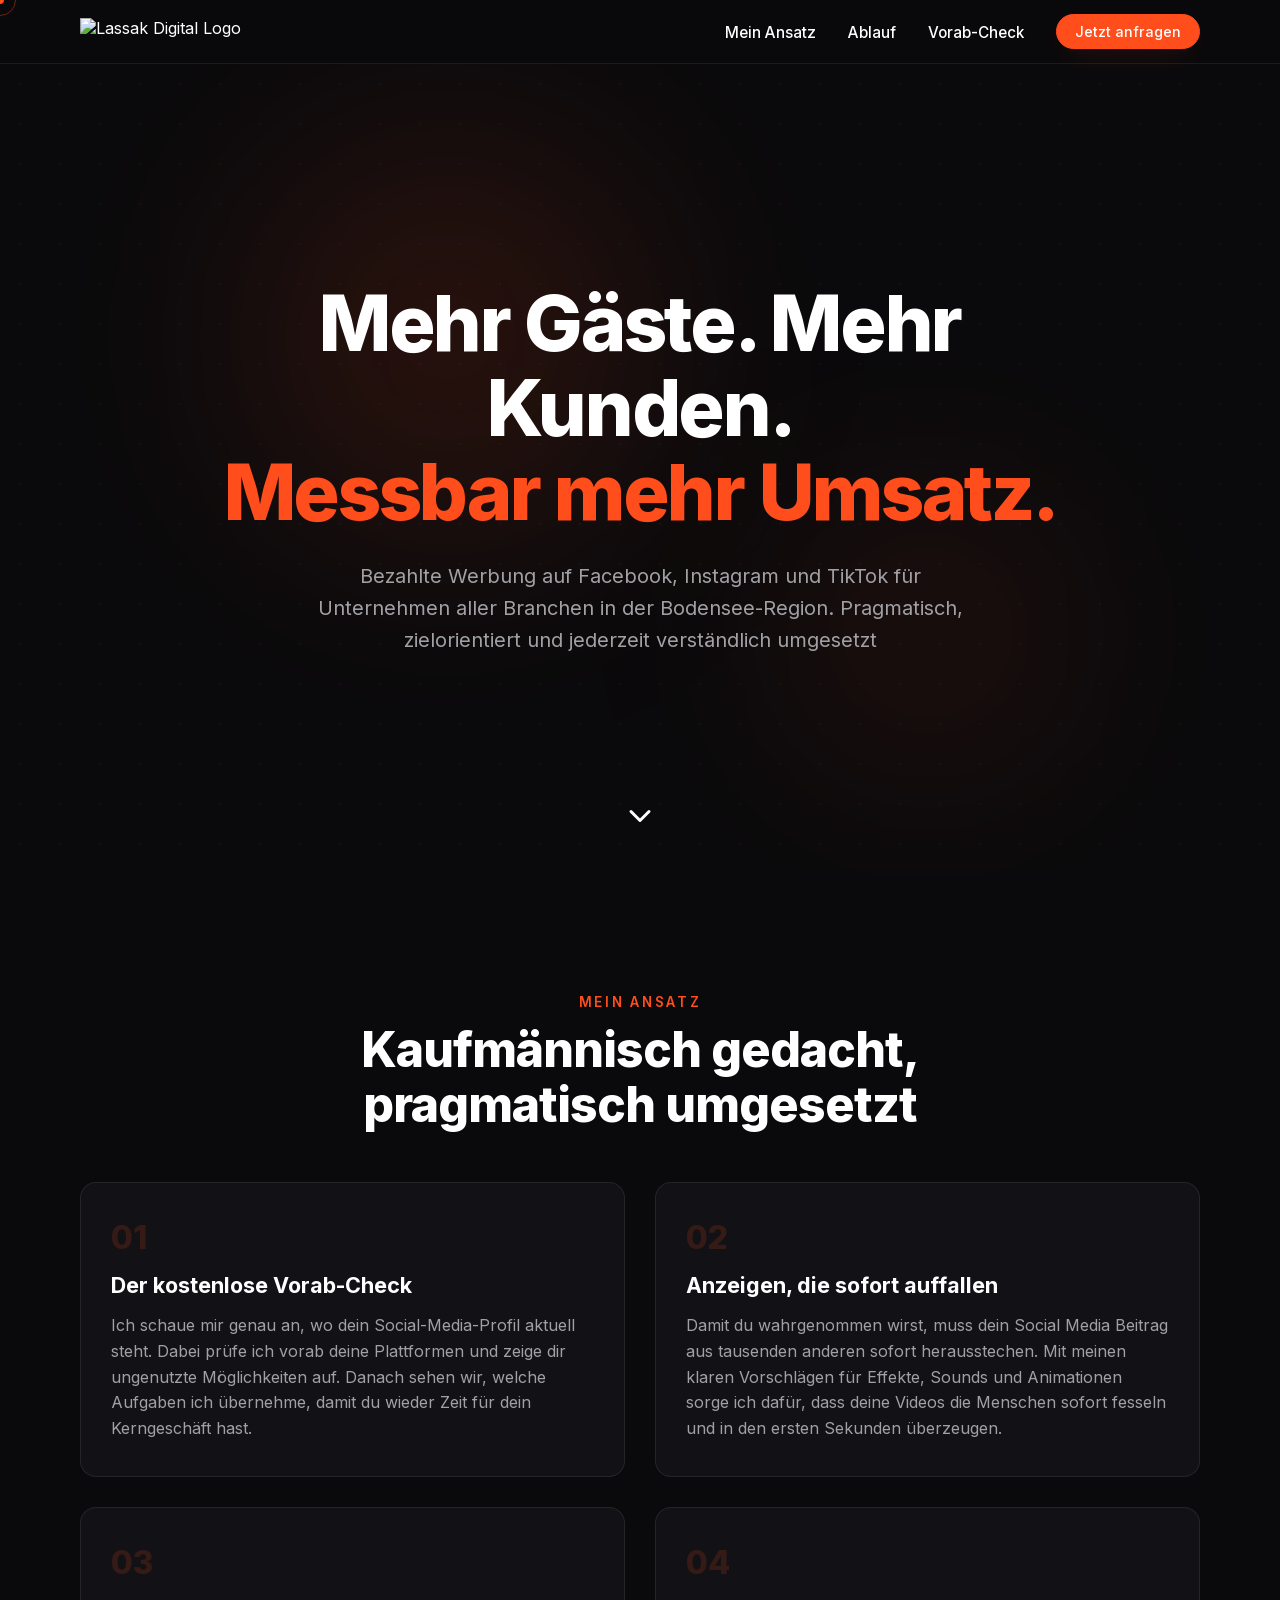
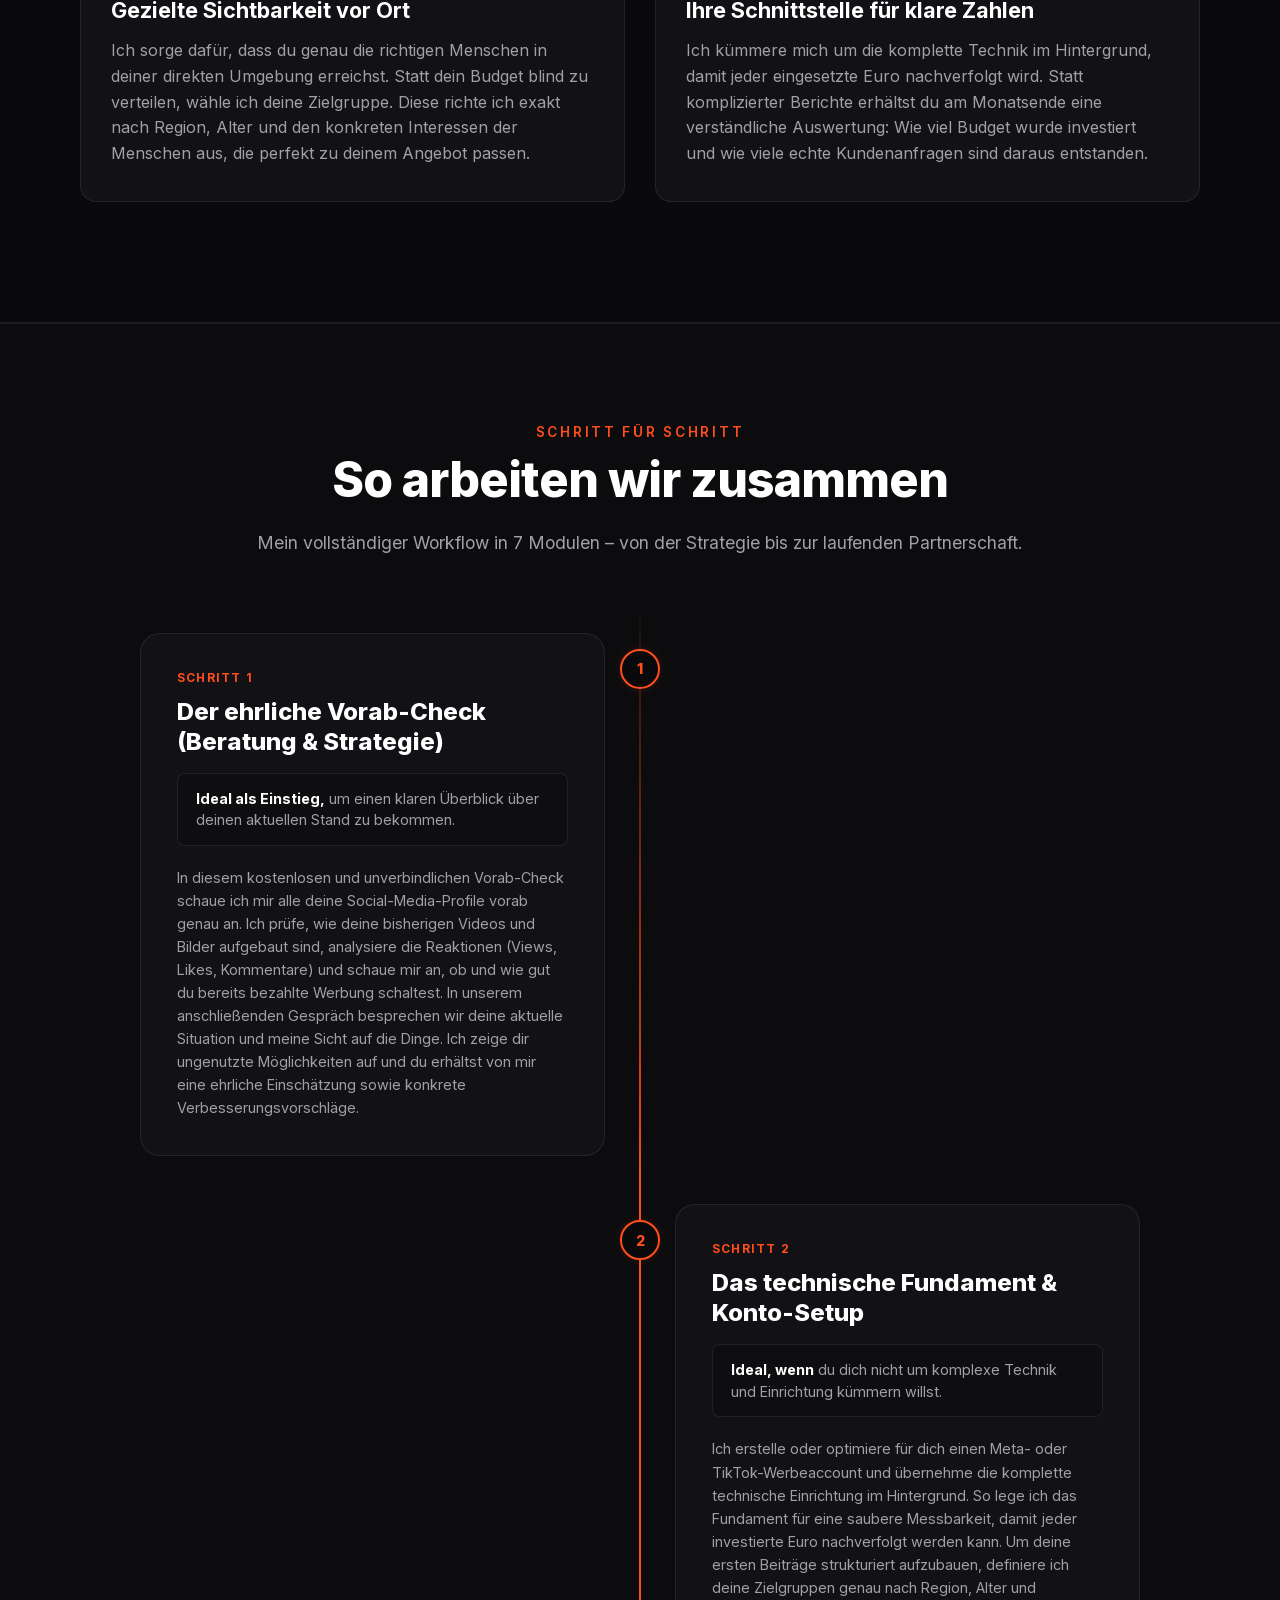
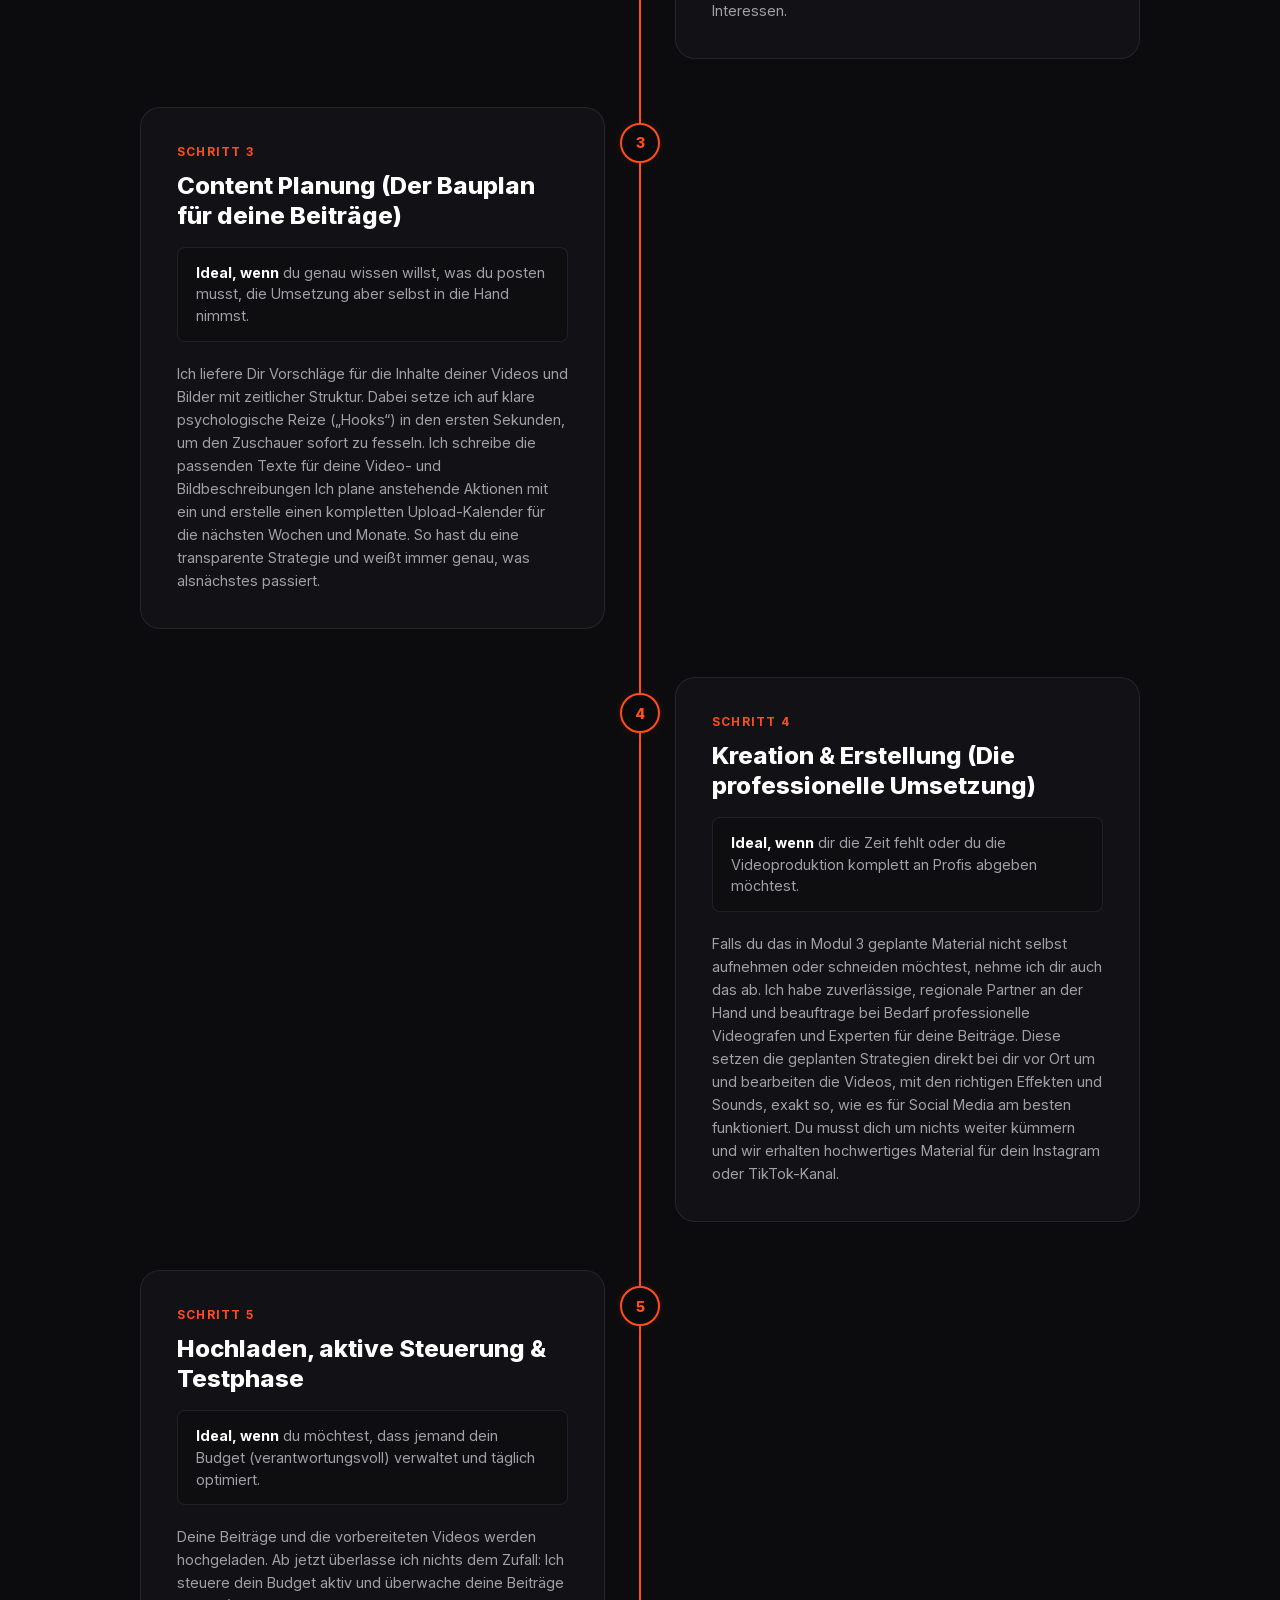
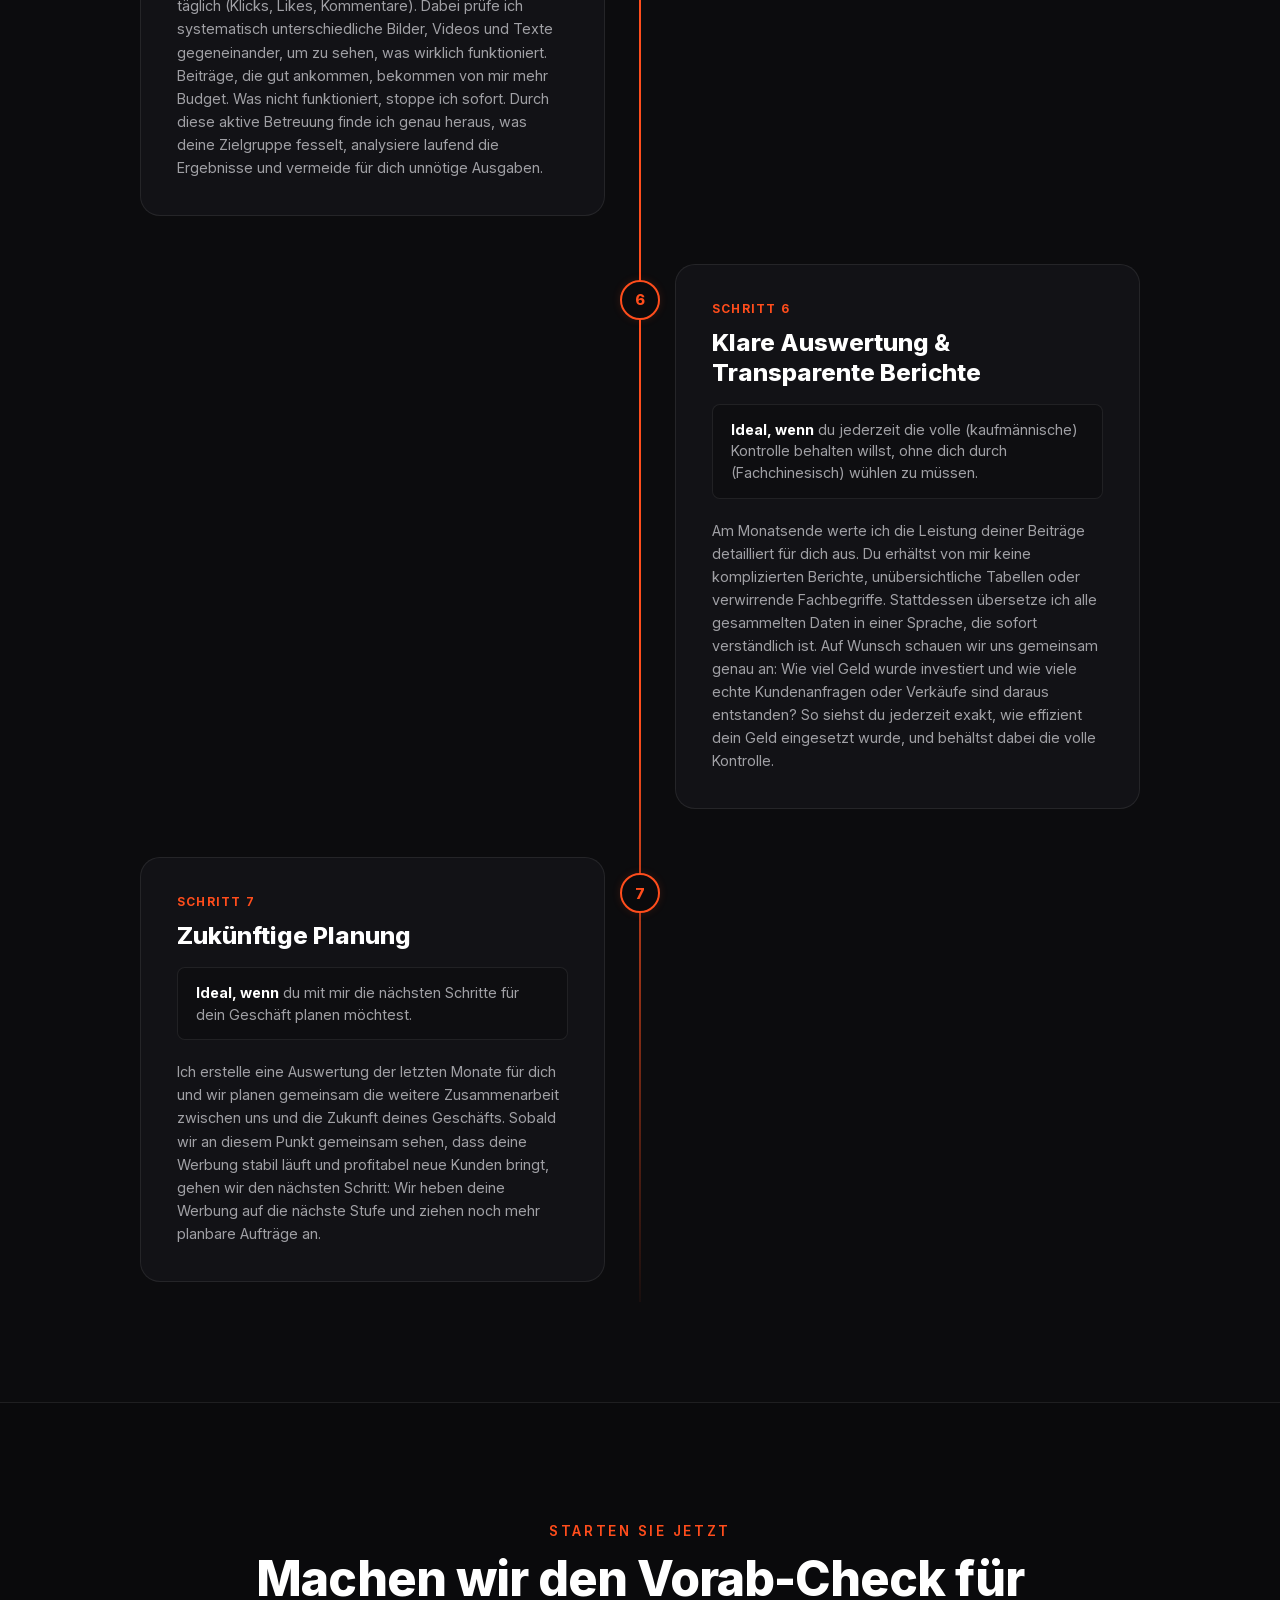
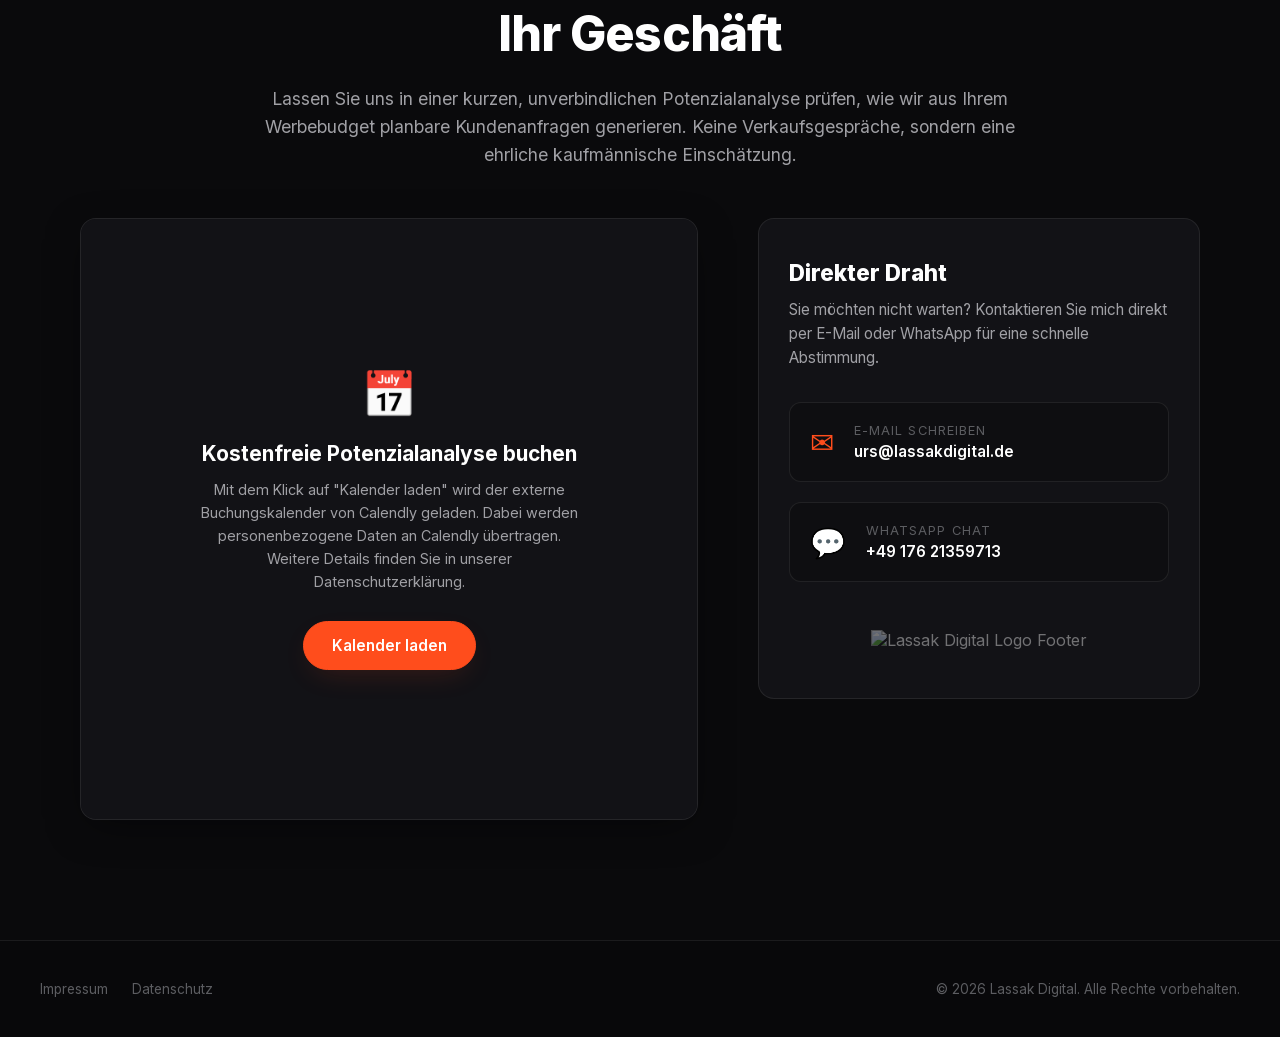
==== index.html @ e673a4f4 "feat(seo): Metadaten, JSON-LD strukturierte Daten, robots.txt und sitemap.xml hinzugefügt" ====
<!DOCTYPE html>
<html lang="de">

<head>
  <meta charset="UTF-8">
  <meta name="viewport" content="width=device-width, initial-scale=1.0">
  <title>Urs Lassak — Messbare Neukundengewinnung für Unternehmen in der Bodensee-Region</title>
  <meta name="description" content="Urs Lassak (Lassak Digital): Professionelle Neukundengewinnung &amp; Social Ads (Facebook, Instagram, TikTok) für Unternehmen in der Bodensee-Region. Jetzt Vorab-Check anfordern!">
  <link rel="canonical" href="https://www.lassakdigital.de/">
  <meta name="robots" content="index, follow">

  <!-- Open Graph / Facebook -->
  <meta property="og:type" content="website">
  <meta property="og:url" content="https://www.lassakdigital.de/">
  <meta property="og:title" content="Urs Lassak — Messbare Neukundengewinnung für Unternehmen in der Bodensee-Region">
  <meta property="og:description" content="Bezahlte Werbung auf Facebook, Instagram und TikTok für Unternehmen in der Bodensee-Region. Pragmatisch und zielorientiert umgesetzt.">
  <meta property="og:image" content="https://www.lassakdigital.de/logo.png">
  <meta property="og:locale" content="de_DE">
  <meta property="og:site_name" content="Lassak Digital">

  <!-- Twitter -->
  <meta name="twitter:card" content="summary_large_image">
  <meta name="twitter:url" content="https://www.lassakdigital.de/">
  <meta name="twitter:title" content="Urs Lassak — Messbare Neukundengewinnung für Unternehmen in der Bodensee-Region">
  <meta name="twitter:description" content="Bezahlte Werbung auf Facebook, Instagram und TikTok für Unternehmen in der Bodensee-Region. Pragmatisch und zielorientiert umgesetzt.">
  <meta name="twitter:image" content="https://www.lassakdigital.de/logo.png">

  <!-- Structured Data (JSON-LD) -->
  <script type="application/ld+json">
  {
    "@context": "https://schema.org",
    "@type": "ProfessionalService",
    "name": "Lassak Digital",
    "image": "https://www.lassakdigital.de/logo.png",
    "@id": "https://www.lassakdigital.de/#organization",
    "url": "https://www.lassakdigital.de/",
    "telephone": "+4917621359713",
    "priceRange": "$$",
    "address": {
      "@type": "PostalAddress",
      "streetAddress": "Anemonenweg 1",
      "addressLocality": "Tettnang",
      "postalCode": "88074",
      "addressCountry": "DE"
    },
    "geo": {
      "@type": "GeoCoordinates",
      "latitude": 47.6713,
      "longitude": 9.5847
    },
    "areaServed": {
      "@type": "AdministrativeArea",
      "name": "Bodensee-Region"
    },
    "description": "Bezahlte Werbung auf Facebook, Instagram und TikTok für Unternehmen aller Branchen in der Bodensee-Region. Pragmatisch und zielorientiert.",
    "sameAs": [
      "https://wa.me/4917621359713"
    ]
  }
  </script>

  <link rel="stylesheet" href="fonts/inter.css">
  <link rel="stylesheet" href="style.css">
  <link rel="icon" type="image/png" href="/favicon-96x96.png" sizes="96x96" />
  <link rel="icon" type="image/svg+xml" href="/favicon.svg" />
  <link rel="shortcut icon" href="/favicon.ico" />
  <link rel="apple-touch-icon" sizes="180x180" href="/apple-touch-icon.png" />
  <meta name="apple-mobile-web-app-title" content="LassakDigi" />
  <link rel="manifest" href="/site.webmanifest" />
</head>

<body>

  <!-- DYNAMIC CURSOR (Desktop only) -->
  <div class="cursor" id="cursor"></div>
  <div class="cursor-ring" id="cursorRing"></div>

  <!-- NAVIGATION -->
  <nav>
    <div class="nav-logo">
      <a href="#"><img src="images/logo_lassakdigital-white.svg" alt="Lassak Digital Logo"></a>
    </div>
    <button class="nav-toggle" id="navToggle" aria-label="Menü öffnen" aria-expanded="false">
      <span></span>
      <span></span>
      <span></span>
    </button>
    <ul class="nav-menu">
      <li><a href="#approach">Mein Ansatz</a></li>
      <li><a href="#workflow">Ablauf</a></li>
      <li><a href="#contact">Vorab-Check</a></li>
      <li><a href="#contact" class="btn-primary nav-cta">Jetzt anfragen</a></li>
    </ul>
  </nav>

  <!-- HERO SECTION -->
  <section class="hero">
    <div class="hero-grid-bg"></div>
    <div class="hero-glow"></div>
    <div class="hero-glow2"></div>

    <div class="hero-content reveal">
      <h1>
        Mehr Gäste. Mehr Kunden.<br>
        <span class="accent">Messbar mehr Umsatz.</span>
      </h1>

      <p class="hero-sub">
        Bezahlte Werbung auf Facebook, Instagram und TikTok für Unternehmen aller Branchen in der Bodensee-Region.
        Pragmatisch, zielorientiert und jederzeit verständlich umgesetzt
      </p>
    </div>

    <!-- Scroll Down Arrow -->
    <a href="#approach" class="hero-scroll-btn" aria-label="Nach unten scrollen">
      <svg width="24" height="24" viewBox="0 0 24 24" fill="none" stroke="currentColor" stroke-width="2"
        stroke-linecap="round" stroke-linejoin="round">
        <polyline points="6 9 12 15 18 9"></polyline>
      </svg>
    </a>
  </section>

  <!-- PROCESS / ANSATZ -->
  <section class="process-features" id="approach">
    <div class="process-inner">
      <div class="process-header reveal">
        <div class="section-eyebrow">Mein Ansatz</div>
        <h2 class="section-title">Kaufmännisch gedacht, pragmatisch umgesetzt</h2>
      </div>
      <div class="process-grid">
        <!-- Kasten 1 -->
        <div class="process-card reveal">
          <div class="process-num">01</div>
          <h3>Der kostenlose Vorab-Check</h3>
          <p>Ich schaue mir genau an, wo dein Social-Media-Profil aktuell steht. Dabei prüfe ich vorab deine Plattformen
            und zeige dir ungenutzte Möglichkeiten auf. Danach sehen wir, welche Aufgaben ich übernehme, damit du wieder
            Zeit für dein Kerngeschäft hast.</p>
        </div>
        <!-- Kasten 2 -->
        <div class="process-card reveal">
          <div class="process-num">02</div>
          <h3>Anzeigen, die sofort auffallen</h3>
          <p>Damit du wahrgenommen wirst, muss dein Social Media Beitrag aus tausenden anderen sofort herausstechen. Mit
            meinen klaren Vorschlägen für Effekte, Sounds und Animationen sorge ich dafür, dass deine Videos die
            Menschen
            sofort fesseln und in den ersten Sekunden überzeugen.</p>
        </div>
        <!-- Kasten 3 -->
        <div class="process-card reveal">
          <div class="process-num">03</div>
          <h3>Gezielte Sichtbarkeit vor Ort</h3>
          <p>Ich sorge dafür, dass du genau die richtigen Menschen in deiner direkten Umgebung erreichst. Statt dein
            Budget blind zu verteilen, wähle ich deine Zielgruppe. Diese richte ich exakt nach
            Region, Alter und den konkreten Interessen der Menschen aus, die perfekt zu deinem Angebot passen.</p>
        </div>
        <!-- Kasten 4 -->
        <div class="process-card reveal">
          <div class="process-num">04</div>
          <h3>Ihre Schnittstelle für klare Zahlen</h3>
          <p>Ich kümmere mich um die komplette Technik im Hintergrund, damit jeder eingesetzte Euro nachverfolgt wird.
            Statt komplizierter Berichte erhältst du am Monatsende eine verständliche Auswertung: Wie viel Budget wurde
            investiert und wie viele echte Kundenanfragen sind daraus entstanden.</p>
        </div>
      </div>
    </div>
  </section>

  <!-- THE WORKFLOW / MODULES -->
  <section class="workflow" id="workflow">
    <div class="workflow-header reveal">
      <div class="section-eyebrow">Schritt für Schritt</div>
      <h2 class="section-title">So arbeiten wir zusammen</h2>
      <p class="section-subtitle">Mein vollständiger Workflow in 7 Modulen – von der Strategie bis zur laufenden
        Partnerschaft.</p>
    </div>

    <!-- Timeline container -->
    <ol class="timeline">

      <!-- Schritt 1 -->
      <li class="timeline-step reveal">
        <div class="workflow-card">
          <div class="workflow-badge"></div>
          <h3 class="workflow-title">Der ehrliche Vorab-Check (Beratung &amp; Strategie)</h3>
          <div class="workflow-target">
            <span>Ideal als Einstieg,</span> um einen klaren Überblick über deinen aktuellen Stand zu bekommen.
          </div>
          <p class="workflow-desc">In diesem kostenlosen und unverbindlichen Vorab-Check schaue ich mir alle deine
            Social-Media-Profile vorab genau an. Ich prüfe, wie deine bisherigen Videos und Bilder aufgebaut sind,
            analysiere die Reaktionen (Views, Likes, Kommentare) und schaue mir an, ob und wie gut du bereits bezahlte
            Werbung schaltest. In unserem anschließenden Gespräch besprechen wir deine aktuelle Situation und meine
            Sicht auf die Dinge. Ich zeige dir ungenutzte Möglichkeiten auf und du erhältst von mir eine ehrliche
            Einschätzung sowie konkrete Verbesserungsvorschläge.</p>
        </div>
      </li>

      <!-- Schritt 2 -->
      <li class="timeline-step reveal">
        <div class="workflow-card">
          <div class="workflow-badge"></div>
          <h3 class="workflow-title">Das technische Fundament &amp; Konto-Setup</h3>
          <div class="workflow-target">
            <span>Ideal, wenn</span> du dich nicht um komplexe Technik und Einrichtung kümmern willst.
          </div>
          <p class="workflow-desc">Ich erstelle oder optimiere für dich einen Meta- oder TikTok-Werbeaccount und
            übernehme die komplette technische Einrichtung im Hintergrund. So lege ich das Fundament für eine saubere
            Messbarkeit, damit jeder investierte Euro nachverfolgt werden kann. Um deine ersten Beiträge strukturiert
            aufzubauen, definiere ich deine Zielgruppen genau nach Region, Alter und Interessen.</p>
        </div>
      </li>

      <!-- Schritt 3 -->
      <li class="timeline-step reveal">
        <div class="workflow-card">
          <div class="workflow-badge"></div>
          <h3 class="workflow-title">Content Planung (Der Bauplan für deine Beiträge)</h3>
          <div class="workflow-target">
            <span>Ideal, wenn</span> du genau wissen willst, was du posten musst, die Umsetzung aber selbst in die Hand
            nimmst.
          </div>
          <p class="workflow-desc">
            Ich liefere Dir Vorschläge für die Inhalte deiner Videos und Bilder mit zeitlicher Struktur.
            Dabei setze ich auf klare psychologische Reize („Hooks“) in den ersten Sekunden, um den Zuschauer sofort zu
            fesseln. Ich schreibe die passenden Texte für deine Video- und Bildbeschreibungen
            Ich plane anstehende Aktionen mit ein und erstelle einen kompletten Upload-Kalender für
            die nächsten Wochen und Monate. So hast du eine transparente Strategie und weißt immer genau, was
            alsnächstes passiert.</p>
        </div>
      </li>

      <!-- Schritt 4 -->
      <li class="timeline-step reveal">
        <div class="workflow-card">
          <div class="workflow-badge"></div>
          <h3 class="workflow-title">Kreation &amp; Erstellung (Die professionelle Umsetzung)</h3>
          <div class="workflow-target">
            <span>Ideal, wenn</span> dir die Zeit fehlt oder du die Videoproduktion komplett an Profis abgeben möchtest.
          </div>
          <p class="workflow-desc">Falls du das in Modul 3 geplante Material nicht selbst aufnehmen oder schneiden
            möchtest, nehme ich dir auch das ab. Ich habe zuverlässige, regionale Partner an der Hand und beauftrage bei
            Bedarf professionelle Videografen und Experten für deine Beiträge. Diese setzen die geplanten Strategien
            direkt bei dir vor Ort um und bearbeiten die Videos, mit den richtigen Effekten und Sounds, exakt so, wie es
            für Social Media am besten funktioniert. Du musst dich um nichts weiter kümmern und wir erhalten
            hochwertiges Material für dein Instagram oder TikTok-Kanal.</p>
        </div>
      </li>

      <!-- Schritt 5 -->
      <li class="timeline-step reveal">
        <div class="workflow-card">
          <div class="workflow-badge"></div>
          <h3 class="workflow-title">Hochladen, aktive Steuerung &amp; Testphase</h3>
          <div class="workflow-target">
            <span>Ideal, wenn</span> du möchtest, dass jemand dein Budget (verantwortungsvoll) verwaltet und täglich
            optimiert.
          </div>
          <p class="workflow-desc">Deine Beiträge und die vorbereiteten Videos werden hochgeladen. Ab jetzt überlasse
            ich nichts dem Zufall: Ich steuere dein Budget aktiv und überwache deine Beiträge täglich (Klicks, Likes,
            Kommentare). Dabei prüfe ich systematisch unterschiedliche Bilder, Videos und Texte gegeneinander, um zu
            sehen, was wirklich funktioniert. Beiträge, die gut ankommen, bekommen von mir mehr Budget. Was nicht
            funktioniert, stoppe ich sofort. Durch diese aktive Betreuung finde ich genau heraus, was deine Zielgruppe
            fesselt, analysiere laufend die Ergebnisse und vermeide für dich unnötige Ausgaben.</p>
        </div>
      </li>

      <!-- Schritt 6 -->
      <li class="timeline-step reveal">
        <div class="workflow-card">
          <div class="workflow-badge"></div>
          <h3 class="workflow-title">Klare Auswertung &amp; Transparente Berichte</h3>
          <div class="workflow-target">
            <span>Ideal, wenn</span> du jederzeit die volle (kaufmännische) Kontrolle behalten willst, ohne dich durch
            (Fachchinesisch) wühlen zu müssen.
          </div>
          <p class="workflow-desc">Am Monatsende werte ich die Leistung deiner Beiträge detailliert für dich
            aus. Du erhältst von mir keine komplizierten Berichte, unübersichtliche Tabellen oder verwirrende
            Fachbegriffe. Stattdessen übersetze ich alle gesammelten Daten in einer Sprache, die sofort
            verständlich ist. Auf Wunsch schauen wir uns gemeinsam genau an: Wie viel Geld wurde investiert und wie
            viele echte Kundenanfragen oder Verkäufe sind daraus entstanden? So siehst du jederzeit exakt, wie
            effizient dein Geld eingesetzt wurde, und behältst dabei die volle Kontrolle.</p>
        </div>
      </li>

      <!-- Schritt 7 -->
      <li class="timeline-step reveal">
        <div class="workflow-card">
          <div class="workflow-badge"></div>
          <h3 class="workflow-title">Zukünftige Planung</h3>
          <div class="workflow-target">
            <span>Ideal, wenn</span> du mit mir die nächsten Schritte für dein Geschäft planen möchtest.
          </div>
          <p class="workflow-desc">
            Ich erstelle eine Auswertung der letzten Monate für dich und wir planen gemeinsam die weitere Zusammenarbeit
            zwischen uns und die Zukunft deines Geschäfts. Sobald wir an diesem Punkt gemeinsam sehen, dass deine
            Werbung stabil läuft und profitabel neue Kunden bringt, gehen wir den nächsten Schritt: Wir heben deine
            Werbung auf die nächste Stufe und ziehen noch mehr planbare Aufträge an.
          </p>
        </div>
      </li>

    </ol>
  </section>

  <!-- CTA & CONTACT SECTION -->
  <section class="contact" id="contact">
    <div class="contact-inner">
      <div class="contact-header reveal">
        <div class="section-eyebrow">Starten Sie jetzt</div>
        <h2 class="section-title">Machen wir den Vorab-Check für Ihr Geschäft</h2>
        <p class="section-sub">
          Lassen Sie uns in einer kurzen, unverbindlichen Potenzialanalyse prüfen, wie wir aus Ihrem Werbebudget
          planbare Kundenanfragen generieren. Keine Verkaufsgespräche, sondern eine ehrliche kaufmännische Einschätzung.
        </p>
      </div>

      <div class="contact-content reveal">
        <!-- Calendly widget container -->
        <div class="calendly-container">
          <div class="calendly-placeholder" id="calendlyPlaceholder">
            <div class="calendly-placeholder-icon">📅</div>
            <h3 class="calendly-placeholder-title">Kostenfreie Potenzialanalyse buchen</h3>
            <p class="calendly-placeholder-text">
              Mit dem Klick auf "Kalender laden" wird der externe Buchungskalender von Calendly geladen. Dabei werden
              personenbezogene Daten an Calendly übertragen. Weitere Details finden Sie in unserer Datenschutzerklärung.
            </p>
            <button class="btn-primary" id="loadCalendlyBtn">Kalender laden</button>
          </div>
        </div>

        <!-- Direct contact details -->
        <div class="contact-sidebar">
          <h3>Direkter Draht</h3>
          <p>Sie möchten nicht warten? Kontaktieren Sie mich direkt per E-Mail oder WhatsApp für eine schnelle
            Abstimmung.</p>

          <div class="contact-methods">
            <a href="mailto:urs@lassakdigital.de" class="contact-method">
              <div class="contact-method-icon">✉</div>
              <div class="contact-method-info">
                <div class="contact-method-label">E-Mail schreiben</div>
                <div class="contact-method-val">urs@lassakdigital.de</div>
              </div>
            </a>

            <a href="https://wa.me/4917621359713" class="contact-method" target="_blank">
              <div class="contact-method-icon">💬</div>
              <div class="contact-method-info">
                <div class="contact-method-label">WhatsApp Chat</div>
                <div class="contact-method-val">+49 176 21359713</div>
              </div>
            </a>
          </div>

          <div class="contact-footer-logo">
            <img src="images/logo_lassakdigital-white.svg" alt="Lassak Digital Logo Footer">
          </div>
        </div>
      </div>
    </div>
  </section>

  <!-- FOOTER -->
  <footer>
    <div class="footer-inner">
      <div class="footer-links">
        <a href="impressum.html">Impressum</a>
        <a href="datenschutz.html">Datenschutz</a>
      </div>
      <p class="copyright">&copy; 2026 Lassak Digital. Alle Rechte vorbehalten.</p>
    </div>
  </footer>

  <script src="js/main.js"></script>
</body>

</html>
---- fonts/inter.css ----
/* cyrillic-ext */
@font-face {
  font-family: 'Inter';
  font-style: normal;
  font-weight: 300;
  font-display: swap;
  src: url(UcC73FwrK3iLTeHuS_nVMrMxCp50SjIa2JL7W0Q5n-wU.woff2) format('woff2');
  unicode-range: U+0460-052F, U+1C80-1C8A, U+20B4, U+2DE0-2DFF, U+A640-A69F, U+FE2E-FE2F;
}
/* cyrillic */
@font-face {
  font-family: 'Inter';
  font-style: normal;
  font-weight: 300;
  font-display: swap;
  src: url(UcC73FwrK3iLTeHuS_nVMrMxCp50SjIa0ZL7W0Q5n-wU.woff2) format('woff2');
  unicode-range: U+0301, U+0400-045F, U+0490-0491, U+04B0-04B1, U+2116;
}
/* greek-ext */
@font-face {
  font-family: 'Inter';
  font-style: normal;
  font-weight: 300;
  font-display: swap;
  src: url(UcC73FwrK3iLTeHuS_nVMrMxCp50SjIa2ZL7W0Q5n-wU.woff2) format('woff2');
  unicode-range: U+1F00-1FFF;
}
/* greek */
@font-face {
  font-family: 'Inter';
  font-style: normal;
  font-weight: 300;
  font-display: swap;
  src: url(UcC73FwrK3iLTeHuS_nVMrMxCp50SjIa1pL7W0Q5n-wU.woff2) format('woff2');
  unicode-range: U+0370-0377, U+037A-037F, U+0384-038A, U+038C, U+038E-03A1, U+03A3-03FF;
}
/* vietnamese */
@font-face {
  font-family: 'Inter';
  font-style: normal;
  font-weight: 300;
  font-display: swap;
  src: url(UcC73FwrK3iLTeHuS_nVMrMxCp50SjIa2pL7W0Q5n-wU.woff2) format('woff2');
  unicode-range: U+0102-0103, U+0110-0111, U+0128-0129, U+0168-0169, U+01A0-01A1, U+01AF-01B0, U+0300-0301, U+0303-0304, U+0308-0309, U+0323, U+0329, U+1EA0-1EF9, U+20AB;
}
/* latin-ext */
@font-face {
  font-family: 'Inter';
  font-style: normal;
  font-weight: 300;
  font-display: swap;
  src: url(UcC73FwrK3iLTeHuS_nVMrMxCp50SjIa25L7W0Q5n-wU.woff2) format('woff2');
  unicode-range: U+0100-02BA, U+02BD-02C5, U+02C7-02CC, U+02CE-02D7, U+02DD-02FF, U+0304, U+0308, U+0329, U+1D00-1DBF, U+1E00-1E9F, U+1EF2-1EFF, U+2020, U+20A0-20AB, U+20AD-20C0, U+2113, U+2C60-2C7F, U+A720-A7FF;
}
/* latin */
@font-face {
  font-family: 'Inter';
  font-style: normal;
  font-weight: 300;
  font-display: swap;
  src: url(UcC73FwrK3iLTeHuS_nVMrMxCp50SjIa1ZL7W0Q5nw.woff2) format('woff2');
  unicode-range: U+0000-00FF, U+0131, U+0152-0153, U+02BB-02BC, U+02C6, U+02DA, U+02DC, U+0304, U+0308, U+0329, U+2000-206F, U+20AC, U+2122, U+2191, U+2193, U+2212, U+2215, U+FEFF, U+FFFD;
}
/* cyrillic-ext */
@font-face {
  font-family: 'Inter';
  font-style: normal;
  font-weight: 400;
  font-display: swap;
  src: url(UcC73FwrK3iLTeHuS_nVMrMxCp50SjIa2JL7W0Q5n-wU.woff2) format('woff2');
  unicode-range: U+0460-052F, U+1C80-1C8A, U+20B4, U+2DE0-2DFF, U+A640-A69F, U+FE2E-FE2F;
}
/* cyrillic */
@font-face {
  font-family: 'Inter';
  font-style: normal;
  font-weight: 400;
  font-display: swap;
  src: url(UcC73FwrK3iLTeHuS_nVMrMxCp50SjIa0ZL7W0Q5n-wU.woff2) format('woff2');
  unicode-range: U+0301, U+0400-045F, U+0490-0491, U+04B0-04B1, U+2116;
}
/* greek-ext */
@font-face {
  font-family: 'Inter';
  font-style: normal;
  font-weight: 400;
  font-display: swap;
  src: url(UcC73FwrK3iLTeHuS_nVMrMxCp50SjIa2ZL7W0Q5n-wU.woff2) format('woff2');
  unicode-range: U+1F00-1FFF;
}
/* greek */
@font-face {
  font-family: 'Inter';
  font-style: normal;
  font-weight: 400;
  font-display: swap;
  src: url(UcC73FwrK3iLTeHuS_nVMrMxCp50SjIa1pL7W0Q5n-wU.woff2) format('woff2');
  unicode-range: U+0370-0377, U+037A-037F, U+0384-038A, U+038C, U+038E-03A1, U+03A3-03FF;
}
/* vietnamese */
@font-face {
  font-family: 'Inter';
  font-style: normal;
  font-weight: 400;
  font-display: swap;
  src: url(UcC73FwrK3iLTeHuS_nVMrMxCp50SjIa2pL7W0Q5n-wU.woff2) format('woff2');
  unicode-range: U+0102-0103, U+0110-0111, U+0128-0129, U+0168-0169, U+01A0-01A1, U+01AF-01B0, U+0300-0301, U+0303-0304, U+0308-0309, U+0323, U+0329, U+1EA0-1EF9, U+20AB;
}
/* latin-ext */
@font-face {
  font-family: 'Inter';
  font-style: normal;
  font-weight: 400;
  font-display: swap;
  src: url(UcC73FwrK3iLTeHuS_nVMrMxCp50SjIa25L7W0Q5n-wU.woff2) format('woff2');
  unicode-range: U+0100-02BA, U+02BD-02C5, U+02C7-02CC, U+02CE-02D7, U+02DD-02FF, U+0304, U+0308, U+0329, U+1D00-1DBF, U+1E00-1E9F, U+1EF2-1EFF, U+2020, U+20A0-20AB, U+20AD-20C0, U+2113, U+2C60-2C7F, U+A720-A7FF;
}
/* latin */
@font-face {
  font-family: 'Inter';
  font-style: normal;
  font-weight: 400;
  font-display: swap;
  src: url(UcC73FwrK3iLTeHuS_nVMrMxCp50SjIa1ZL7W0Q5nw.woff2) format('woff2');
  unicode-range: U+0000-00FF, U+0131, U+0152-0153, U+02BB-02BC, U+02C6, U+02DA, U+02DC, U+0304, U+0308, U+0329, U+2000-206F, U+20AC, U+2122, U+2191, U+2193, U+2212, U+2215, U+FEFF, U+FFFD;
}
/* cyrillic-ext */
@font-face {
  font-family: 'Inter';
  font-style: normal;
  font-weight: 500;
  font-display: swap;
  src: url(UcC73FwrK3iLTeHuS_nVMrMxCp50SjIa2JL7W0Q5n-wU.woff2) format('woff2');
  unicode-range: U+0460-052F, U+1C80-1C8A, U+20B4, U+2DE0-2DFF, U+A640-A69F, U+FE2E-FE2F;
}
/* cyrillic */
@font-face {
  font-family: 'Inter';
  font-style: normal;
  font-weight: 500;
  font-display: swap;
  src: url(UcC73FwrK3iLTeHuS_nVMrMxCp50SjIa0ZL7W0Q5n-wU.woff2) format('woff2');
  unicode-range: U+0301, U+0400-045F, U+0490-0491, U+04B0-04B1, U+2116;
}
/* greek-ext */
@font-face {
  font-family: 'Inter';
  font-style: normal;
  font-weight: 500;
  font-display: swap;
  src: url(UcC73FwrK3iLTeHuS_nVMrMxCp50SjIa2ZL7W0Q5n-wU.woff2) format('woff2');
  unicode-range: U+1F00-1FFF;
}
/* greek */
@font-face {
  font-family: 'Inter';
  font-style: normal;
  font-weight: 500;
  font-display: swap;
  src: url(UcC73FwrK3iLTeHuS_nVMrMxCp50SjIa1pL7W0Q5n-wU.woff2) format('woff2');
  unicode-range: U+0370-0377, U+037A-037F, U+0384-038A, U+038C, U+038E-03A1, U+03A3-03FF;
}
/* vietnamese */
@font-face {
  font-family: 'Inter';
  font-style: normal;
  font-weight: 500;
  font-display: swap;
  src: url(UcC73FwrK3iLTeHuS_nVMrMxCp50SjIa2pL7W0Q5n-wU.woff2) format('woff2');
  unicode-range: U+0102-0103, U+0110-0111, U+0128-0129, U+0168-0169, U+01A0-01A1, U+01AF-01B0, U+0300-0301, U+0303-0304, U+0308-0309, U+0323, U+0329, U+1EA0-1EF9, U+20AB;
}
/* latin-ext */
@font-face {
  font-family: 'Inter';
  font-style: normal;
  font-weight: 500;
  font-display: swap;
  src: url(UcC73FwrK3iLTeHuS_nVMrMxCp50SjIa25L7W0Q5n-wU.woff2) format('woff2');
  unicode-range: U+0100-02BA, U+02BD-02C5, U+02C7-02CC, U+02CE-02D7, U+02DD-02FF, U+0304, U+0308, U+0329, U+1D00-1DBF, U+1E00-1E9F, U+1EF2-1EFF, U+2020, U+20A0-20AB, U+20AD-20C0, U+2113, U+2C60-2C7F, U+A720-A7FF;
}
/* latin */
@font-face {
  font-family: 'Inter';
  font-style: normal;
  font-weight: 500;
  font-display: swap;
  src: url(UcC73FwrK3iLTeHuS_nVMrMxCp50SjIa1ZL7W0Q5nw.woff2) format('woff2');
  unicode-range: U+0000-00FF, U+0131, U+0152-0153, U+02BB-02BC, U+02C6, U+02DA, U+02DC, U+0304, U+0308, U+0329, U+2000-206F, U+20AC, U+2122, U+2191, U+2193, U+2212, U+2215, U+FEFF, U+FFFD;
}
/* cyrillic-ext */
@font-face {
  font-family: 'Inter';
  font-style: normal;
  font-weight: 600;
  font-display: swap;
  src: url(UcC73FwrK3iLTeHuS_nVMrMxCp50SjIa2JL7W0Q5n-wU.woff2) format('woff2');
  unicode-range: U+0460-052F, U+1C80-1C8A, U+20B4, U+2DE0-2DFF, U+A640-A69F, U+FE2E-FE2F;
}
/* cyrillic */
@font-face {
  font-family: 'Inter';
  font-style: normal;
  font-weight: 600;
  font-display: swap;
  src: url(UcC73FwrK3iLTeHuS_nVMrMxCp50SjIa0ZL7W0Q5n-wU.woff2) format('woff2');
  unicode-range: U+0301, U+0400-045F, U+0490-0491, U+04B0-04B1, U+2116;
}
/* greek-ext */
@font-face {
  font-family: 'Inter';
  font-style: normal;
  font-weight: 600;
  font-display: swap;
  src: url(UcC73FwrK3iLTeHuS_nVMrMxCp50SjIa2ZL7W0Q5n-wU.woff2) format('woff2');
  unicode-range: U+1F00-1FFF;
}
/* greek */
@font-face {
  font-family: 'Inter';
  font-style: normal;
  font-weight: 600;
  font-display: swap;
  src: url(UcC73FwrK3iLTeHuS_nVMrMxCp50SjIa1pL7W0Q5n-wU.woff2) format('woff2');
  unicode-range: U+0370-0377, U+037A-037F, U+0384-038A, U+038C, U+038E-03A1, U+03A3-03FF;
}
/* vietnamese */
@font-face {
  font-family: 'Inter';
  font-style: normal;
  font-weight: 600;
  font-display: swap;
  src: url(UcC73FwrK3iLTeHuS_nVMrMxCp50SjIa2pL7W0Q5n-wU.woff2) format('woff2');
  unicode-range: U+0102-0103, U+0110-0111, U+0128-0129, U+0168-0169, U+01A0-01A1, U+01AF-01B0, U+0300-0301, U+0303-0304, U+0308-0309, U+0323, U+0329, U+1EA0-1EF9, U+20AB;
}
/* latin-ext */
@font-face {
  font-family: 'Inter';
  font-style: normal;
  font-weight: 600;
  font-display: swap;
  src: url(UcC73FwrK3iLTeHuS_nVMrMxCp50SjIa25L7W0Q5n-wU.woff2) format('woff2');
  unicode-range: U+0100-02BA, U+02BD-02C5, U+02C7-02CC, U+02CE-02D7, U+02DD-02FF, U+0304, U+0308, U+0329, U+1D00-1DBF, U+1E00-1E9F, U+1EF2-1EFF, U+2020, U+20A0-20AB, U+20AD-20C0, U+2113, U+2C60-2C7F, U+A720-A7FF;
}
/* latin */
@font-face {
  font-family: 'Inter';
  font-style: normal;
  font-weight: 600;
  font-display: swap;
  src: url(UcC73FwrK3iLTeHuS_nVMrMxCp50SjIa1ZL7W0Q5nw.woff2) format('woff2');
  unicode-range: U+0000-00FF, U+0131, U+0152-0153, U+02BB-02BC, U+02C6, U+02DA, U+02DC, U+0304, U+0308, U+0329, U+2000-206F, U+20AC, U+2122, U+2191, U+2193, U+2212, U+2215, U+FEFF, U+FFFD;
}
/* cyrillic-ext */
@font-face {
  font-family: 'Inter';
  font-style: normal;
  font-weight: 700;
  font-display: swap;
  src: url(UcC73FwrK3iLTeHuS_nVMrMxCp50SjIa2JL7W0Q5n-wU.woff2) format('woff2');
  unicode-range: U+0460-052F, U+1C80-1C8A, U+20B4, U+2DE0-2DFF, U+A640-A69F, U+FE2E-FE2F;
}
/* cyrillic */
@font-face {
  font-family: 'Inter';
  font-style: normal;
  font-weight: 700;
  font-display: swap;
  src: url(UcC73FwrK3iLTeHuS_nVMrMxCp50SjIa0ZL7W0Q5n-wU.woff2) format('woff2');
  unicode-range: U+0301, U+0400-045F, U+0490-0491, U+04B0-04B1, U+2116;
}
/* greek-ext */
@font-face {
  font-family: 'Inter';
  font-style: normal;
  font-weight: 700;
  font-display: swap;
  src: url(UcC73FwrK3iLTeHuS_nVMrMxCp50SjIa2ZL7W0Q5n-wU.woff2) format('woff2');
  unicode-range: U+1F00-1FFF;
}
/* greek */
@font-face {
  font-family: 'Inter';
  font-style: normal;
  font-weight: 700;
  font-display: swap;
  src: url(UcC73FwrK3iLTeHuS_nVMrMxCp50SjIa1pL7W0Q5n-wU.woff2) format('woff2');
  unicode-range: U+0370-0377, U+037A-037F, U+0384-038A, U+038C, U+038E-03A1, U+03A3-03FF;
}
/* vietnamese */
@font-face {
  font-family: 'Inter';
  font-style: normal;
  font-weight: 700;
  font-display: swap;
  src: url(UcC73FwrK3iLTeHuS_nVMrMxCp50SjIa2pL7W0Q5n-wU.woff2) format('woff2');
  unicode-range: U+0102-0103, U+0110-0111, U+0128-0129, U+0168-0169, U+01A0-01A1, U+01AF-01B0, U+0300-0301, U+0303-0304, U+0308-0309, U+0323, U+0329, U+1EA0-1EF9, U+20AB;
}
/* latin-ext */
@font-face {
  font-family: 'Inter';
  font-style: normal;
  font-weight: 700;
  font-display: swap;
  src: url(UcC73FwrK3iLTeHuS_nVMrMxCp50SjIa25L7W0Q5n-wU.woff2) format('woff2');
  unicode-range: U+0100-02BA, U+02BD-02C5, U+02C7-02CC, U+02CE-02D7, U+02DD-02FF, U+0304, U+0308, U+0329, U+1D00-1DBF, U+1E00-1E9F, U+1EF2-1EFF, U+2020, U+20A0-20AB, U+20AD-20C0, U+2113, U+2C60-2C7F, U+A720-A7FF;
}
/* latin */
@font-face {
  font-family: 'Inter';
  font-style: normal;
  font-weight: 700;
  font-display: swap;
  src: url(UcC73FwrK3iLTeHuS_nVMrMxCp50SjIa1ZL7W0Q5nw.woff2) format('woff2');
  unicode-range: U+0000-00FF, U+0131, U+0152-0153, U+02BB-02BC, U+02C6, U+02DA, U+02DC, U+0304, U+0308, U+0329, U+2000-206F, U+20AC, U+2122, U+2191, U+2193, U+2212, U+2215, U+FEFF, U+FFFD;
}
/* cyrillic-ext */
@font-face {
  font-family: 'Inter';
  font-style: normal;
  font-weight: 800;
  font-display: swap;
  src: url(UcC73FwrK3iLTeHuS_nVMrMxCp50SjIa2JL7W0Q5n-wU.woff2) format('woff2');
  unicode-range: U+0460-052F, U+1C80-1C8A, U+20B4, U+2DE0-2DFF, U+A640-A69F, U+FE2E-FE2F;
}
/* cyrillic */
@font-face {
  font-family: 'Inter';
  font-style: normal;
  font-weight: 800;
  font-display: swap;
  src: url(UcC73FwrK3iLTeHuS_nVMrMxCp50SjIa0ZL7W0Q5n-wU.woff2) format('woff2');
  unicode-range: U+0301, U+0400-045F, U+0490-0491, U+04B0-04B1, U+2116;
}
/* greek-ext */
@font-face {
  font-family: 'Inter';
  font-style: normal;
  font-weight: 800;
  font-display: swap;
  src: url(UcC73FwrK3iLTeHuS_nVMrMxCp50SjIa2ZL7W0Q5n-wU.woff2) format('woff2');
  unicode-range: U+1F00-1FFF;
}
/* greek */
@font-face {
  font-family: 'Inter';
  font-style: normal;
  font-weight: 800;
  font-display: swap;
  src: url(UcC73FwrK3iLTeHuS_nVMrMxCp50SjIa1pL7W0Q5n-wU.woff2) format('woff2');
  unicode-range: U+0370-0377, U+037A-037F, U+0384-038A, U+038C, U+038E-03A1, U+03A3-03FF;
}
/* vietnamese */
@font-face {
  font-family: 'Inter';
  font-style: normal;
  font-weight: 800;
  font-display: swap;
  src: url(UcC73FwrK3iLTeHuS_nVMrMxCp50SjIa2pL7W0Q5n-wU.woff2) format('woff2');
  unicode-range: U+0102-0103, U+0110-0111, U+0128-0129, U+0168-0169, U+01A0-01A1, U+01AF-01B0, U+0300-0301, U+0303-0304, U+0308-0309, U+0323, U+0329, U+1EA0-1EF9, U+20AB;
}
/* latin-ext */
@font-face {
  font-family: 'Inter';
  font-style: normal;
  font-weight: 800;
  font-display: swap;
  src: url(UcC73FwrK3iLTeHuS_nVMrMxCp50SjIa25L7W0Q5n-wU.woff2) format('woff2');
  unicode-range: U+0100-02BA, U+02BD-02C5, U+02C7-02CC, U+02CE-02D7, U+02DD-02FF, U+0304, U+0308, U+0329, U+1D00-1DBF, U+1E00-1E9F, U+1EF2-1EFF, U+2020, U+20A0-20AB, U+20AD-20C0, U+2113, U+2C60-2C7F, U+A720-A7FF;
}
/* latin */
@font-face {
  font-family: 'Inter';
  font-style: normal;
  font-weight: 800;
  font-display: swap;
  src: url(UcC73FwrK3iLTeHuS_nVMrMxCp50SjIa1ZL7W0Q5nw.woff2) format('woff2');
  unicode-range: U+0000-00FF, U+0131, U+0152-0153, U+02BB-02BC, U+02C6, U+02DA, U+02DC, U+0304, U+0308, U+0329, U+2000-206F, U+20AC, U+2122, U+2191, U+2193, U+2212, U+2215, U+FEFF, U+FFFD;
}
---- style.css ----
/* ==========================================================================
   Lassak Digital - Core Design System & Stylesheet
   ========================================================================== */

/* --------------------------------------------------------------------------
   Root Variables & Tokens
   -------------------------------------------------------------------------- */
:root {
  --bg-primary: #0a0a0c;
  --bg-secondary: #121216;
  --bg-card: rgba(18, 18, 22, 0.6);
  --bg-card-hover: rgba(22, 22, 28, 0.85);
  
  --text-primary: #ffffff;
  --text-secondary: #a0a0a5;
  --text-muted: #5c5d61;
  
  --accent: #ff4d1c;
  --accent-hover: #ff683d;
  --accent-dim: rgba(255, 77, 28, 0.15);
  --accent-dim-hover: rgba(255, 77, 28, 0.25);
  
  --border-color: rgba(255, 255, 255, 0.08);
  --border-hover: rgba(255, 77, 28, 0.25);
  --border-glow: rgba(255, 77, 28, 0.4);
  
  --font-display: 'Inter', sans-serif;
  --font-body: 'Inter', sans-serif;
  
  --transition-smooth: 0.3s cubic-bezier(0.16, 1, 0.3, 1);
  --transition-fast: 0.2s ease;
  
  --shadow-main: 0 10px 40px -10px rgba(0, 0, 0, 0.5);
  --shadow-accent: 0 10px 30px -10px rgba(255, 77, 28, 0.2);
}

/* --------------------------------------------------------------------------
   Resets & Base Styles
   -------------------------------------------------------------------------- */
* {
  margin: 0;
  padding: 0;
  box-sizing: border-box;
  outline: none;
}

html {
  scroll-behavior: smooth;
  background-color: var(--bg-primary);
  color: var(--text-primary);
  font-family: var(--font-body);
  font-size: 16px;
  -webkit-font-smoothing: antialiased;
}

body {
  overflow-x: hidden;
  background-color: var(--bg-primary);
}

body.mobile-open {
  overflow: hidden;
}

/* Hide default cursor on desktops */
@media (pointer: fine) {
  body {
    cursor: none;
  }
  body a, body button, body select, body textarea, body .interactive, body iframe {
    cursor: none;
  }
}

a {
  color: inherit;
  text-decoration: none;
  transition: color var(--transition-fast);
}

img {
  max-width: 100%;
  height: auto;
}

/* Custom Scrollbar */
::-webkit-scrollbar {
  width: 8px;
}
::-webkit-scrollbar-track {
  background: var(--bg-primary);
}
::-webkit-scrollbar-thumb {
  background: var(--bg-secondary);
  border-radius: 4px;
  border: 2px solid var(--bg-primary);
  transition: background var(--transition-fast);
}
::-webkit-scrollbar-thumb:hover {
  background: var(--accent);
}

/* --------------------------------------------------------------------------
   Custom Cursor
   -------------------------------------------------------------------------- */
.cursor, .cursor-ring {
  position: fixed;
  top: 0;
  left: 0;
  transform: translate(-50%, -50%);
  pointer-events: none;
  z-index: 9999;
  border-radius: 50%;
  display: none;
  transition: width var(--transition-smooth), height var(--transition-smooth), border-color var(--transition-smooth);
}

@media (pointer: fine) {
  .cursor {
    display: block;
    width: 8px;
    height: 8px;
    background-color: var(--accent);
  }
  .cursor-ring {
    display: block;
    width: 32px;
    height: 32px;
    border: 1px solid rgba(255, 77, 28, 0.4);
    box-shadow: 0 0 10px rgba(255, 77, 28, 0.05);
  }
}

/* --------------------------------------------------------------------------
   Scroll Reveal Animations
   -------------------------------------------------------------------------- */
.reveal {
  opacity: 0;
  transform: translateY(30px);
  transition: opacity 0.8s cubic-bezier(0.16, 1, 0.3, 1), 
              transform 0.8s cubic-bezier(0.16, 1, 0.3, 1);
}

.reveal.visible {
  opacity: 1;
  transform: translateY(0);
}

/* --------------------------------------------------------------------------
   Layout & Reusable Typography
   -------------------------------------------------------------------------- */
section {
  padding: 60px 20px;
  position: relative;
}

@media (min-width: 768px) {
  section {
    padding: 100px 40px;
  }
}

@media (min-width: 1024px) {
  section {
    padding: 120px 80px;
  }
}

.section-eyebrow {
  font-family: var(--font-body);
  font-size: 0.85rem;
  font-weight: 600;
  text-transform: uppercase;
  letter-spacing: 0.2em;
  color: var(--accent);
  margin-bottom: 12px;
}

.section-title {
  font-family: var(--font-display);
  font-size: 2.2rem;
  font-weight: 800;
  line-height: 1.15;
  letter-spacing: -0.02em;
  margin-bottom: 24px;
}

@media (min-width: 768px) {
  .section-title {
    font-size: 3rem;
  }
}

.accent-line {
  width: 60px;
  height: 4px;
  background-color: var(--accent);
  margin-bottom: 28px;
  border-radius: 2px;
}

/* Button UI Elements */
.btn-primary {
  display: inline-flex;
  align-items: center;
  justify-content: center;
  gap: 10px;
  background-color: var(--accent);
  color: var(--text-primary);
  font-family: var(--font-body);
  font-weight: 600;
  font-size: 0.95rem;
  padding: 14px 28px;
  border-radius: 40px;
  border: 1px solid var(--accent);
  transition: transform var(--transition-smooth), background-color var(--transition-smooth), border-color var(--transition-smooth), box-shadow var(--transition-smooth);
  box-shadow: var(--shadow-accent);
}

.btn-primary:hover {
  background-color: var(--accent-hover);
  border-color: var(--accent-hover);
  transform: translateY(-2px);
  box-shadow: 0 15px 35px -5px rgba(255, 77, 28, 0.4);
}

.btn-primary svg {
  transition: transform var(--transition-smooth);
}

.btn-primary:hover svg {
  transform: translateX(4px);
}

.btn-ghost {
  display: inline-flex;
  align-items: center;
  justify-content: center;
  background-color: transparent;
  color: var(--text-primary);
  font-family: var(--font-body);
  font-weight: 600;
  font-size: 0.95rem;
  padding: 14px 28px;
  border-radius: 40px;
  border: 1px solid var(--border-color);
  transition: transform var(--transition-smooth), border-color var(--transition-smooth), background-color var(--transition-smooth);
}

.btn-ghost:hover {
  border-color: var(--accent);
  background-color: var(--accent-dim);
  transform: translateY(-2px);
}

/* --------------------------------------------------------------------------
   Navigation Bar (NAV)
   -------------------------------------------------------------------------- */
nav {
  position: sticky;
  top: 0;
  z-index: 1000;
  display: flex;
  align-items: center;
  justify-content: space-between;
  padding: 12px 20px;
  background-color: rgba(10, 10, 12, 0.75);
  backdrop-filter: blur(16px);
  -webkit-backdrop-filter: blur(16px);
  border-bottom: 1px solid var(--border-color);
  transition: background-color var(--transition-smooth);
}

@media (min-width: 768px) {
  nav {
    padding: 14px 40px;
  }
}

@media (min-width: 1024px) {
  nav {
    padding: 14px 80px;
    background-color: rgba(10, 10, 12, 0.85);
  }
}

.nav-logo {
  height: 24px;
  display: flex;
  align-items: center;
  z-index: 1002;
  transition: height var(--transition-smooth);
}

@media (min-width: 1024px) {
  .nav-logo {
    height: 28px;
  }
}

.nav-logo a {
  height: 100%;
  display: flex;
  align-items: center;
}

.nav-logo img {
  height: 100%;
  width: auto;
  object-fit: contain;
}

/* Hamburger Toggle Button */
.nav-toggle {
  background: transparent;
  border: none;
  outline: none;
  display: flex;
  flex-direction: column;
  justify-content: space-between;
  width: 24px;
  height: 16px;
  z-index: 1002;
  padding: 0;
}

.nav-toggle span {
  width: 100%;
  height: 2px;
  background-color: var(--text-primary);
  border-radius: 2px;
  transition: transform 0.3s cubic-bezier(0.16, 1, 0.3, 1),
              opacity 0.3s cubic-bezier(0.16, 1, 0.3, 1),
              background-color 0.3s cubic-bezier(0.16, 1, 0.3, 1);
}

/* Hamburger transforms on open */
.nav-toggle.active span:nth-child(1) {
  transform: translateY(7px) rotate(45deg);
  background-color: var(--accent);
}

.nav-toggle.active span:nth-child(2) {
  opacity: 0;
}

.nav-toggle.active span:nth-child(3) {
  transform: translateY(-7px) rotate(-45deg);
  background-color: var(--accent);
}

/* Mobile Menu Layout (Default / Mobile-First) */
.nav-menu {
  position: fixed;
  top: 0;
  left: 0;
  width: 100%;
  height: 100vh;
  background-color: rgba(10, 10, 12, 0.98);
  backdrop-filter: blur(24px);
  -webkit-backdrop-filter: blur(24px);
  display: flex;
  flex-direction: column;
  align-items: center;
  justify-content: center;
  gap: 28px;
  padding: 120px 24px 40px;
  z-index: 1001;
  opacity: 0;
  pointer-events: none;
  transform: translateY(-16px);
  transition: opacity 0.3s cubic-bezier(0.16, 1, 0.3, 1),
              transform 0.3s cubic-bezier(0.16, 1, 0.3, 1);
  list-style: none;
}

.nav-menu.active {
  opacity: 1;
  pointer-events: auto;
  transform: translateY(0);
}

.nav-menu li a {
  font-family: var(--font-body);
  font-weight: 500;
  font-size: 1.5rem;
  color: var(--text-primary);
  transition: color var(--transition-fast);
}

.nav-menu li a:hover {
  color: var(--accent);
}

.nav-menu .nav-cta {
  font-size: 1rem;
  margin-top: 16px;
  width: auto;
}

@media (min-width: 1024px) {
  .nav-toggle {
    display: none;
  }
  .nav-menu {
    position: static;
    flex-direction: row;
    height: auto;
    width: auto;
    background-color: transparent;
    backdrop-filter: none;
    -webkit-backdrop-filter: none;
    padding: 0;
    opacity: 1;
    pointer-events: auto;
    transform: none;
    gap: 32px;
  }
  .nav-menu li a {
    font-size: 0.95rem;
    font-weight: 500;
  }
  .nav-menu .nav-cta {
    margin-top: 0;
    padding: 8px 18px;
    font-size: 0.9rem;
  }
}

/* --------------------------------------------------------------------------
   Hero Section
   -------------------------------------------------------------------------- */
.hero {
  min-height: 90vh;
  display: flex;
  align-items: center;
  justify-content: center;
  overflow: hidden;
  padding-top: 120px;
  padding-bottom: 80px;
}

.hero-grid-bg {
  position: absolute;
  top: 0;
  left: 0;
  width: 100%;
  height: 100%;
  background-image: radial-gradient(var(--border-color) 1px, transparent 1px);
  background-size: 40px 40px;
  opacity: 0.35;
  z-index: 1;
}

.hero-glow {
  position: absolute;
  top: 10%;
  left: 20%;
  width: 30vw;
  height: 30vw;
  background-color: var(--accent-dim);
  filter: blur(120px);
  border-radius: 50%;
  z-index: 1;
  pointer-events: none;
}

.hero-glow2 {
  position: absolute;
  bottom: 10%;
  right: 15%;
  width: 25vw;
  height: 25vw;
  background-color: rgba(255, 77, 28, 0.08);
  filter: blur(100px);
  border-radius: 50%;
  z-index: 1;
  pointer-events: none;
}

.hero-content {
  position: relative;
  z-index: 2;
  text-align: center;
  max-width: 900px;
  display: flex;
  flex-direction: column;
  align-items: center;
}

.hero h1 {
  font-family: var(--font-display);
  font-size: 2.8rem;
  font-weight: 850;
  line-height: 1.1;
  letter-spacing: -0.03em;
  margin-bottom: 24px;
}

@media (min-width: 768px) {
  .hero h1 {
    font-size: 4rem;
  }
}

@media (min-width: 1024px) {
  .hero h1 {
    font-size: 4.8rem;
  }
}

.hero h1 .accent {
  color: var(--accent);
  display: block;
}

.hero-sub {
  font-size: 1.1rem;
  color: var(--text-secondary);
  max-width: 680px;
  line-height: 1.6;
  margin-bottom: 40px;
}

@media (min-width: 768px) {
  .hero-sub {
    font-size: 1.25rem;
  }
}

/* Scroll-Down Button */
.hero-scroll-btn {
  position: absolute;
  bottom: 40px;
  left: 50%;
  transform: translateX(-50%);
  color: var(--text-primary);
  z-index: 5;
  transition: color var(--transition-smooth), transform var(--transition-smooth);
  display: block;
}

.hero-scroll-btn:hover {
  color: var(--accent);
  transform: translateX(-50%) scale(1.2);
}

.hero-scroll-btn svg {
  display: block;
  width: 36px;
  height: 36px;
  animation: arrowBounce 2.5s infinite ease-in-out;
}

@keyframes arrowBounce {
  0%, 100% {
    transform: translateY(0);
  }
  50% {
    transform: translateY(10px);
  }
}

/* --------------------------------------------------------------------------
   Process Features Section
   -------------------------------------------------------------------------- */
.process-features {
  border-bottom: 1px solid var(--border-color);
}

.process-inner {
  max-width: 1200px;
  margin: 0 auto;
}

.process-header {
  text-align: center;
  max-width: 800px;
  margin: 0 auto 50px auto;
}

.process-grid {
  display: grid;
  grid-template-columns: 1fr;
  gap: 24px;
}

@media (min-width: 768px) {
  .process-grid {
    grid-template-columns: repeat(2, 1fr);
    gap: 30px;
  }
}

.process-card {
  background-color: var(--bg-secondary);
  border: 1px solid var(--border-color);
  padding: 35px 30px;
  border-radius: 16px;
  transition: all var(--transition-smooth);
  display: flex;
  flex-direction: column;
  gap: 15px;
}

.process-card:hover {
  transform: translateY(-5px);
  border-color: var(--accent);
  box-shadow: var(--shadow-accent);
}

.process-num {
  font-family: var(--font-display);
  font-size: 2rem;
  font-weight: 800;
  color: var(--accent-dim);
  transition: color var(--transition-smooth);
}

.process-card:hover .process-num {
  color: var(--accent);
}

.process-card h3 {
  font-family: var(--font-display);
  font-size: 1.35rem;
  font-weight: 700;
  color: var(--text-primary);
}

.process-card p {
  color: var(--text-secondary);
  font-size: 1rem;
  line-height: 1.6;
}

/* --------------------------------------------------------------------------
   Workflow Section
   -------------------------------------------------------------------------- */
.workflow {
  background-color: rgba(18, 18, 22, 0.3);
  border-top: 1px solid var(--border-color);
  border-bottom: 1px solid var(--border-color);
  padding: 80px 0;
}

@media (min-width: 1024px) {
  .workflow {
    padding: 100px 0;
  }
}

.workflow-header {
  text-align: center;
  max-width: 800px;
  margin: 0 auto 60px;
}

.workflow-header .section-subtitle {
  color: var(--text-secondary);
  font-size: 1.1rem;
  margin-top: 12px;
}

.timeline {
  counter-reset: step-counter;
  position: relative;
  max-width: 1000px;
  margin: 0 auto;
  padding: 20px 0;
  list-style: none;
}

/* Vertical line */
.timeline::before {
  content: '';
  position: absolute;
  top: 0;
  bottom: 0;
  left: 20px;
  width: 2px;
  background: linear-gradient(
    to bottom,
    rgba(255, 77, 28, 0.05),
    var(--accent) 15%,
    var(--accent) 85%,
    rgba(255, 77, 28, 0.05)
  );
  z-index: 1;
}

@media (min-width: 768px) {
  .timeline::before {
    left: 50%;
    transform: translateX(-50%);
  }
}

.timeline-step {
  position: relative;
  margin-bottom: 48px;
  width: 100%;
  counter-increment: step-counter;
  z-index: 2;
}

.timeline-step:last-child {
  margin-bottom: 0;
}

/* Numbered dot on timeline using CSS counter and pseudo-element */
.timeline-step::before {
  content: counter(step-counter);
  position: absolute;
  top: 28px;
  left: 20px;
  transform: translate(-50%, -50%);
  width: 32px;
  height: 32px;
  border-radius: 50%;
  background-color: var(--bg-primary);
  border: 2px solid var(--accent);
  color: var(--accent);
  font-family: var(--font-display);
  font-size: 0.85rem;
  font-weight: 800;
  display: flex;
  align-items: center;
  justify-content: center;
  z-index: 3;
  box-shadow: 0 0 8px var(--accent-dim);
  transition: border-color var(--transition-smooth), background-color var(--transition-smooth), color var(--transition-smooth), box-shadow var(--transition-smooth);
}

@media (min-width: 768px) {
  .timeline-step::before {
    left: 50%;
    width: 36px;
    height: 36px;
    font-size: 0.9rem;
    top: 36px;
  }
}

.timeline-step:hover::before {
  background-color: var(--accent);
  color: var(--text-primary);
  box-shadow: 0 0 15px var(--accent);
}

/* Card styling */
.workflow-card {
  background-color: var(--bg-secondary);
  border: 1px solid var(--border-color);
  border-radius: 20px;
  padding: 32px 24px;
  margin-left: 45px;
  width: calc(100% - 45px);
  position: relative;
  transition: transform var(--transition-smooth), border-color var(--transition-smooth), box-shadow var(--transition-smooth);
}

@media (min-width: 768px) {
  .workflow-card {
    width: calc(50% - 35px);
    margin-left: 0;
    padding: 36px;
  }
}

.workflow-card:hover {
  transform: translateY(-5px);
  border-color: var(--accent);
  box-shadow: var(--shadow-accent);
}

.workflow-badge {
  font-size: 0.75rem;
  font-weight: 700;
  text-transform: uppercase;
  color: var(--accent);
  letter-spacing: 0.1em;
  margin-bottom: 12px;
}

.workflow-badge::before {
  content: "Schritt " counter(step-counter);
}

.workflow-title {
  font-family: var(--font-display);
  font-size: 1.35rem;
  font-weight: 800;
  margin-bottom: 16px;
  line-height: 1.25;
  color: var(--text-primary);
}

@media (min-width: 1024px) {
  .workflow-title {
    font-size: 1.5rem;
  }
}

.workflow-target {
  font-size: 0.9rem;
  color: var(--text-secondary);
  background-color: rgba(10, 10, 12, 0.5);
  border: 1px solid var(--border-color);
  padding: 14px 18px;
  border-radius: 8px;
  margin-bottom: 20px;
  line-height: 1.5;
}

.workflow-target span {
  font-weight: 700;
  color: var(--text-primary);
}

.workflow-desc {
  font-size: 0.9rem;
  color: var(--text-secondary);
  line-height: 1.6;
}

@media (min-width: 768px) {
  /* Alternating layouts */
  .timeline-step:nth-child(odd) .workflow-card {
    margin-left: 0;
    margin-right: auto;
  }
  
  .timeline-step:nth-child(even) .workflow-card {
    margin-left: auto;
    margin-right: 0;
  }
}

/* --------------------------------------------------------------------------
   Contact Section
   -------------------------------------------------------------------------- */
.contact-inner {
  display: flex;
  flex-direction: column;
  gap: 48px;
}

.contact-header {
  text-align: center;
  max-width: 800px;
  margin: 0 auto;
}

.contact-header .section-sub {
  color: var(--text-secondary);
  font-size: 1.1rem;
  line-height: 1.6;
}

.contact-content {
  display: grid;
  grid-template-columns: 1fr;
  gap: 40px;
  align-items: start;
}

@media (min-width: 1024px) {
  .contact-content {
    grid-template-columns: 1.4fr 1fr;
    gap: 60px;
  }
}

.calendly-container {
  background-color: var(--bg-secondary);
  border: 1px solid var(--border-color);
  border-radius: 16px;
  overflow: hidden;
  box-shadow: var(--shadow-main);
}

.calendly-placeholder {
  width: 100%;
  height: 600px;
  display: flex;
  flex-direction: column;
  align-items: center;
  justify-content: center;
  padding: 40px;
  text-align: center;
  background-color: var(--bg-secondary);
}

.calendly-placeholder-icon {
  font-size: 2.8rem;
  color: var(--accent);
  margin-bottom: 20px;
}

.calendly-placeholder-title {
  font-family: var(--font-display);
  font-size: 1.3rem;
  font-weight: 700;
  margin-bottom: 12px;
  color: var(--text-primary);
}

.calendly-placeholder-text {
  font-size: 0.9rem;
  color: var(--text-secondary);
  max-width: 380px;
  line-height: 1.6;
  margin-bottom: 28px;
}

.contact-sidebar {
  background-color: var(--bg-secondary);
  border: 1px solid var(--border-color);
  padding: 40px 30px;
  border-radius: 16px;
}

.contact-sidebar h3 {
  font-family: var(--font-display);
  font-size: 1.4rem;
  font-weight: 800;
  margin-bottom: 12px;
}

.contact-sidebar p {
  color: var(--text-secondary);
  font-size: 0.95rem;
  line-height: 1.6;
  margin-bottom: 32px;
}

.contact-methods {
  display: flex;
  flex-direction: column;
  gap: 20px;
}

.contact-method {
  display: flex;
  align-items: center;
  gap: 20px;
  background-color: rgba(10, 10, 12, 0.4);
  border: 1px solid var(--border-color);
  padding: 20px;
  border-radius: 12px;
  transition: border-color var(--transition-smooth), transform var(--transition-smooth), box-shadow var(--transition-smooth);
}

.contact-method:hover {
  border-color: var(--border-hover);
  transform: translateY(-2px);
  box-shadow: var(--shadow-accent);
}

.contact-method-icon {
  font-size: 1.8rem;
  color: var(--accent);
}

.contact-method-label {
  font-size: 0.8rem;
  color: var(--text-muted);
  text-transform: uppercase;
  letter-spacing: 0.08em;
  margin-bottom: 4px;
}

.contact-method-val {
  font-weight: 600;
  font-size: 0.95rem;
  color: var(--text-primary);
}

.contact-footer-logo {
  margin-top: 48px;
  display: flex;
  justify-content: center;
}

.contact-footer-logo img {
  height: 28px;
  opacity: 0.4;
  transition: opacity var(--transition-smooth);
}

.contact-footer-logo img:hover {
  opacity: 0.8;
}

/* --------------------------------------------------------------------------
   Footer Section
   -------------------------------------------------------------------------- */
footer {
  border-top: 1px solid var(--border-color);
  background-color: #08080a;
  padding: 40px 20px;
}

.footer-inner {
  display: flex;
  flex-direction: column;
  align-items: center;
  gap: 20px;
  max-width: 1200px;
  margin: 0 auto;
}

@media (min-width: 768px) {
  .footer-inner {
    flex-direction: row;
    justify-content: space-between;
  }
}

.footer-links {
  display: flex;
  gap: 24px;
}

.footer-links a {
  font-size: 0.85rem;
  color: var(--text-muted);
  transition: color var(--transition-fast);
}

.footer-links a:hover {
  color: var(--accent);
}

.copyright {
  font-size: 0.85rem;
  color: var(--text-muted);
  text-align: center;
}
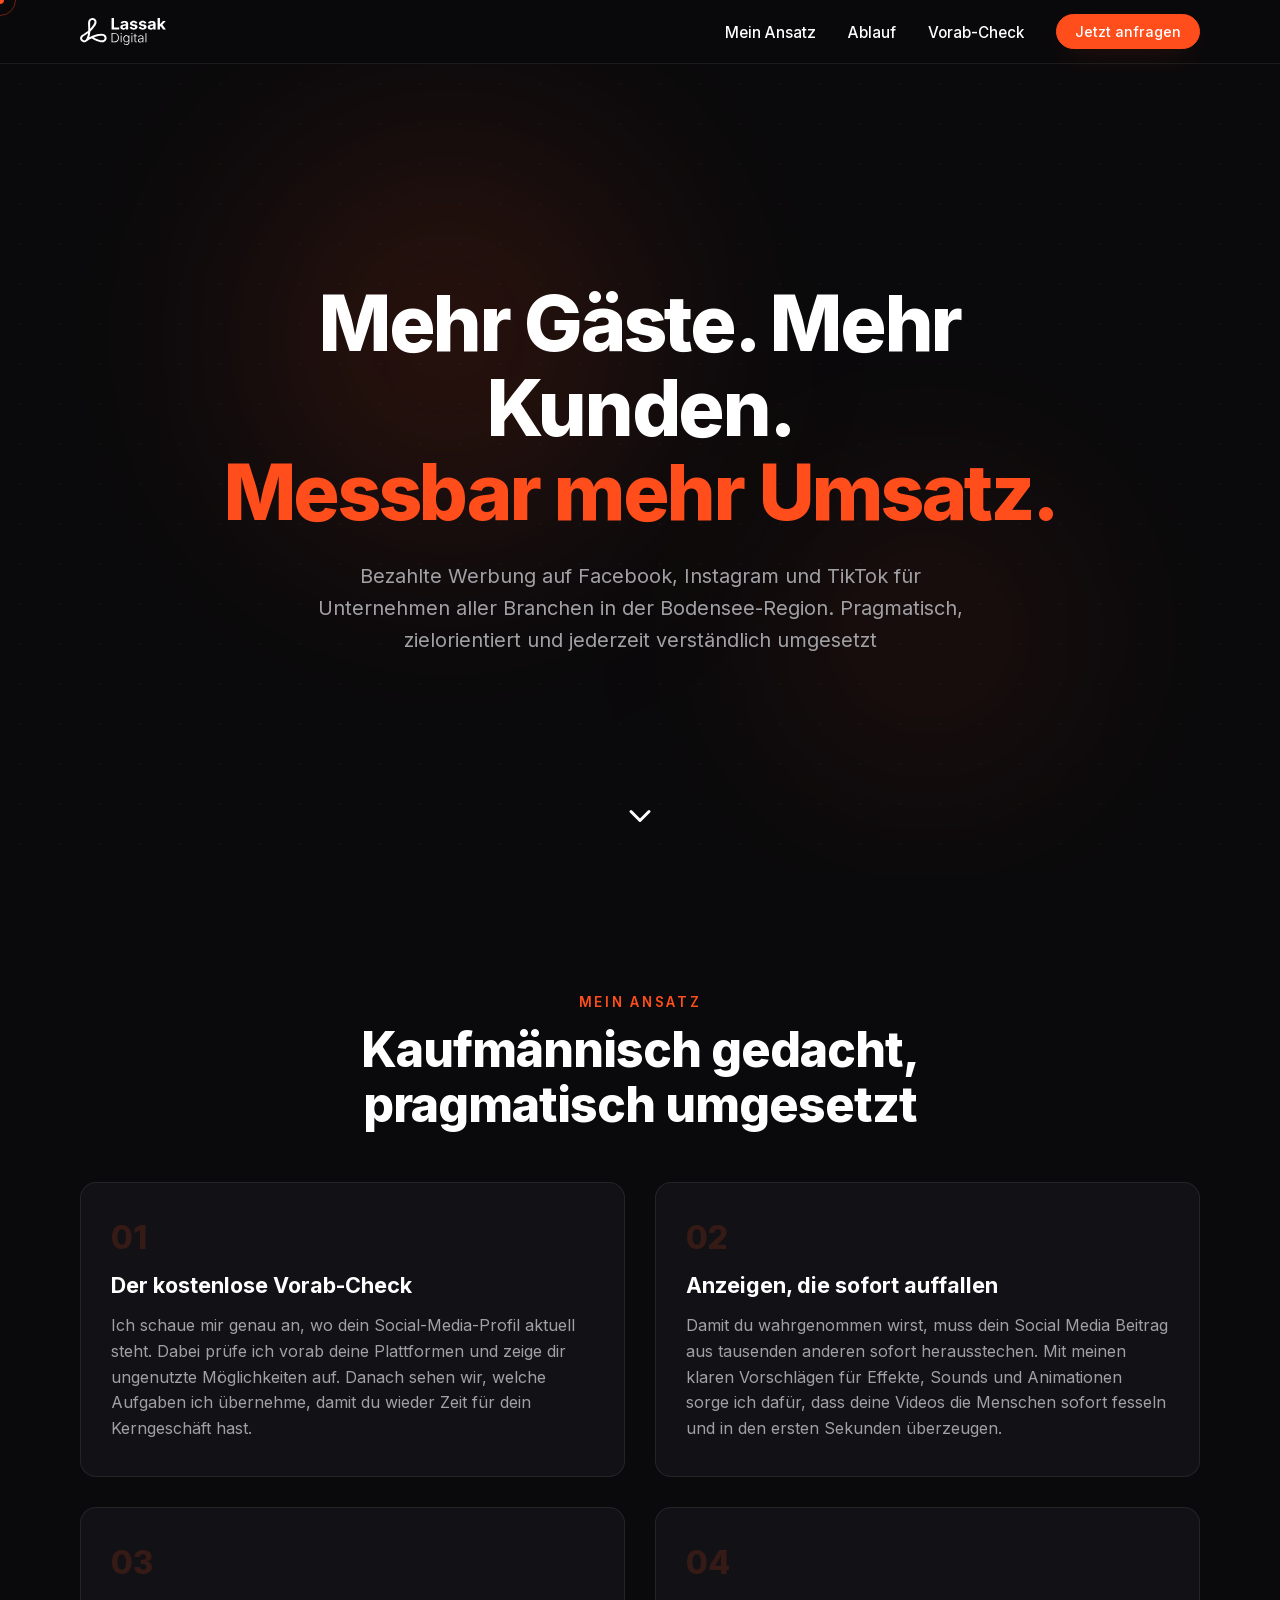
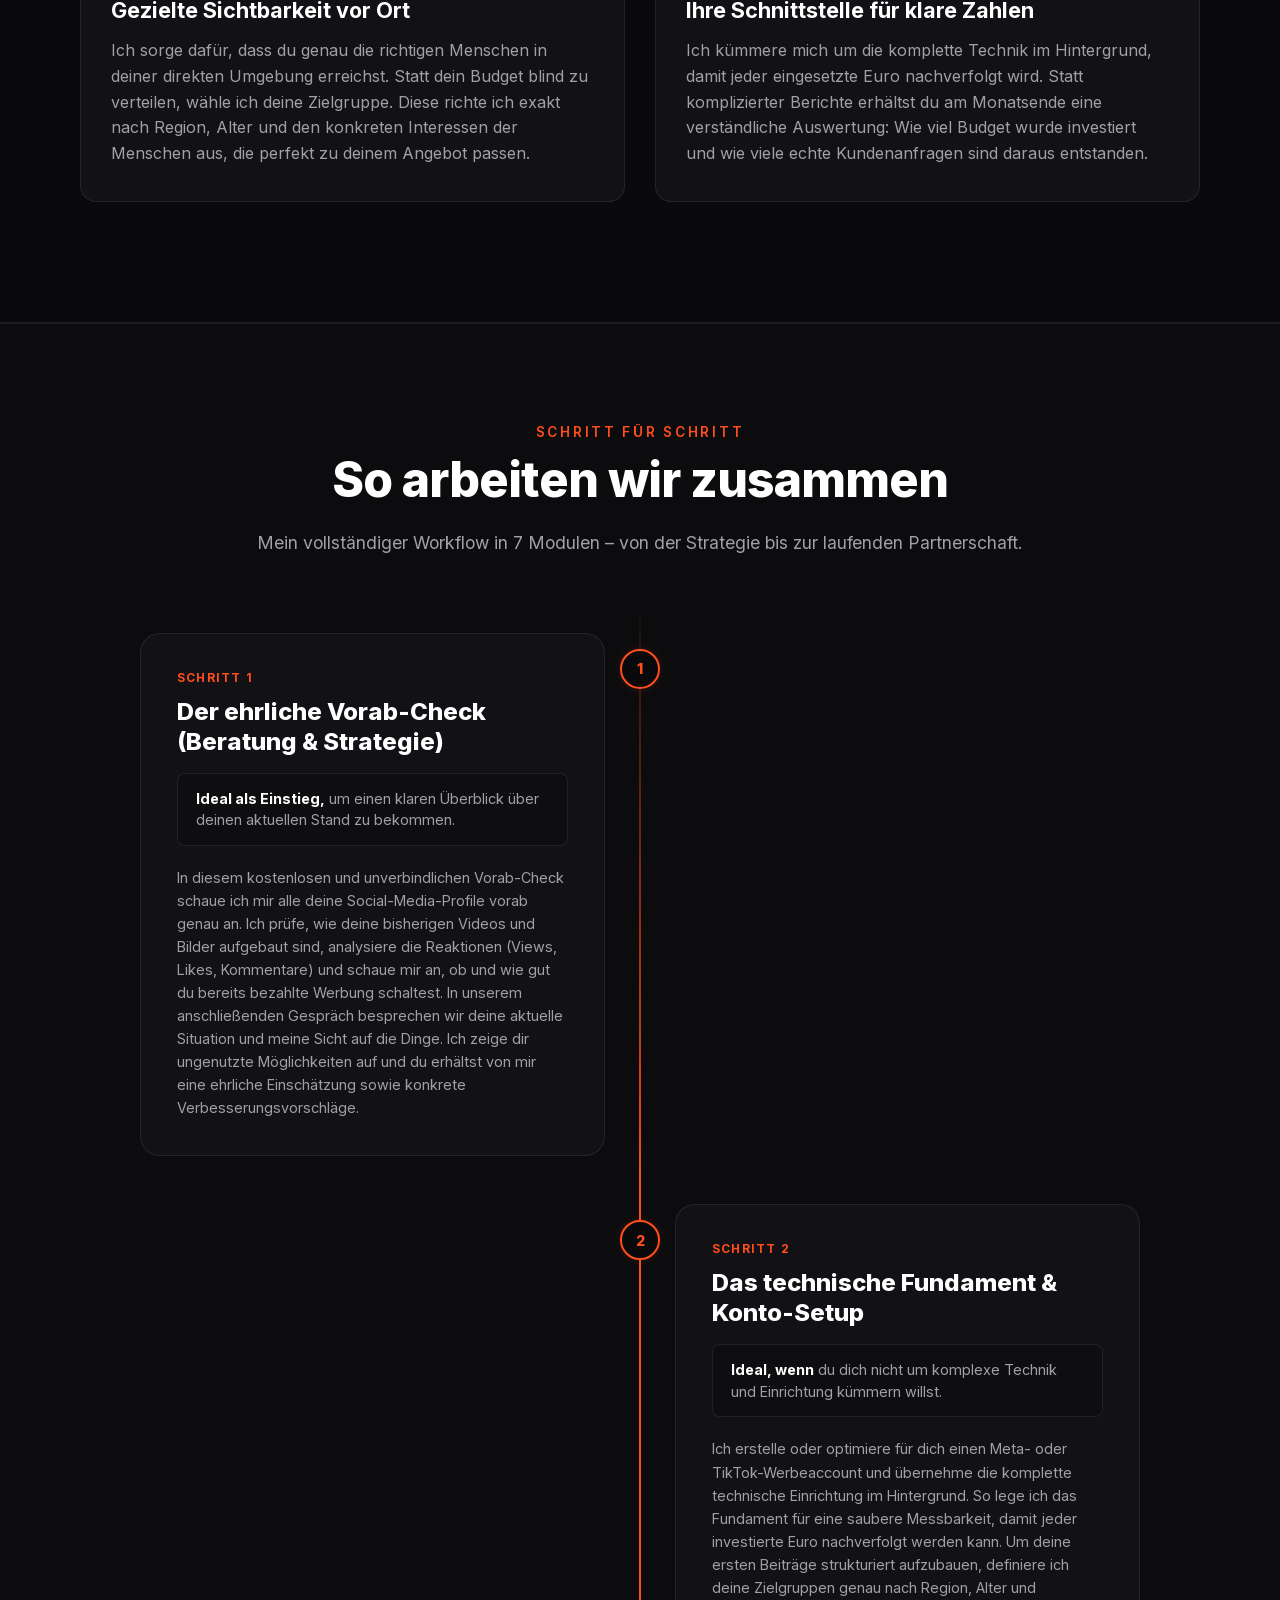
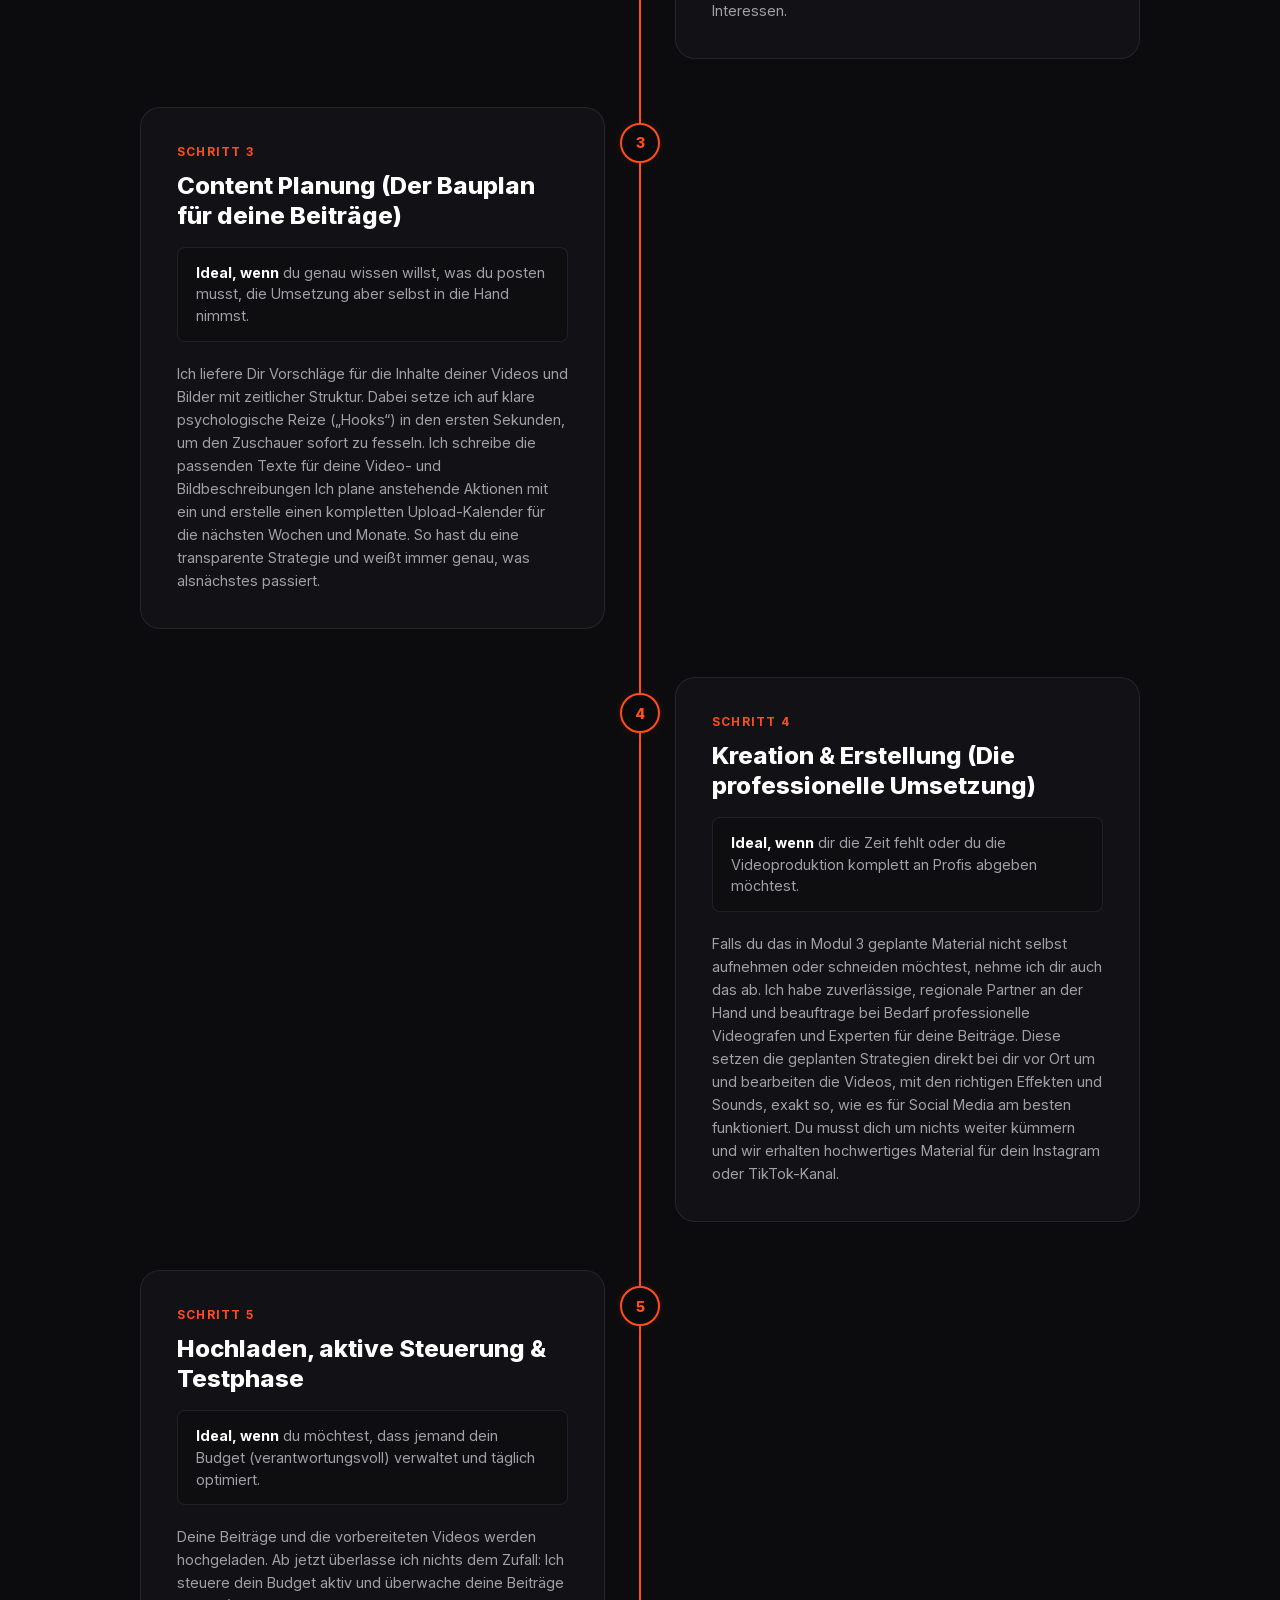
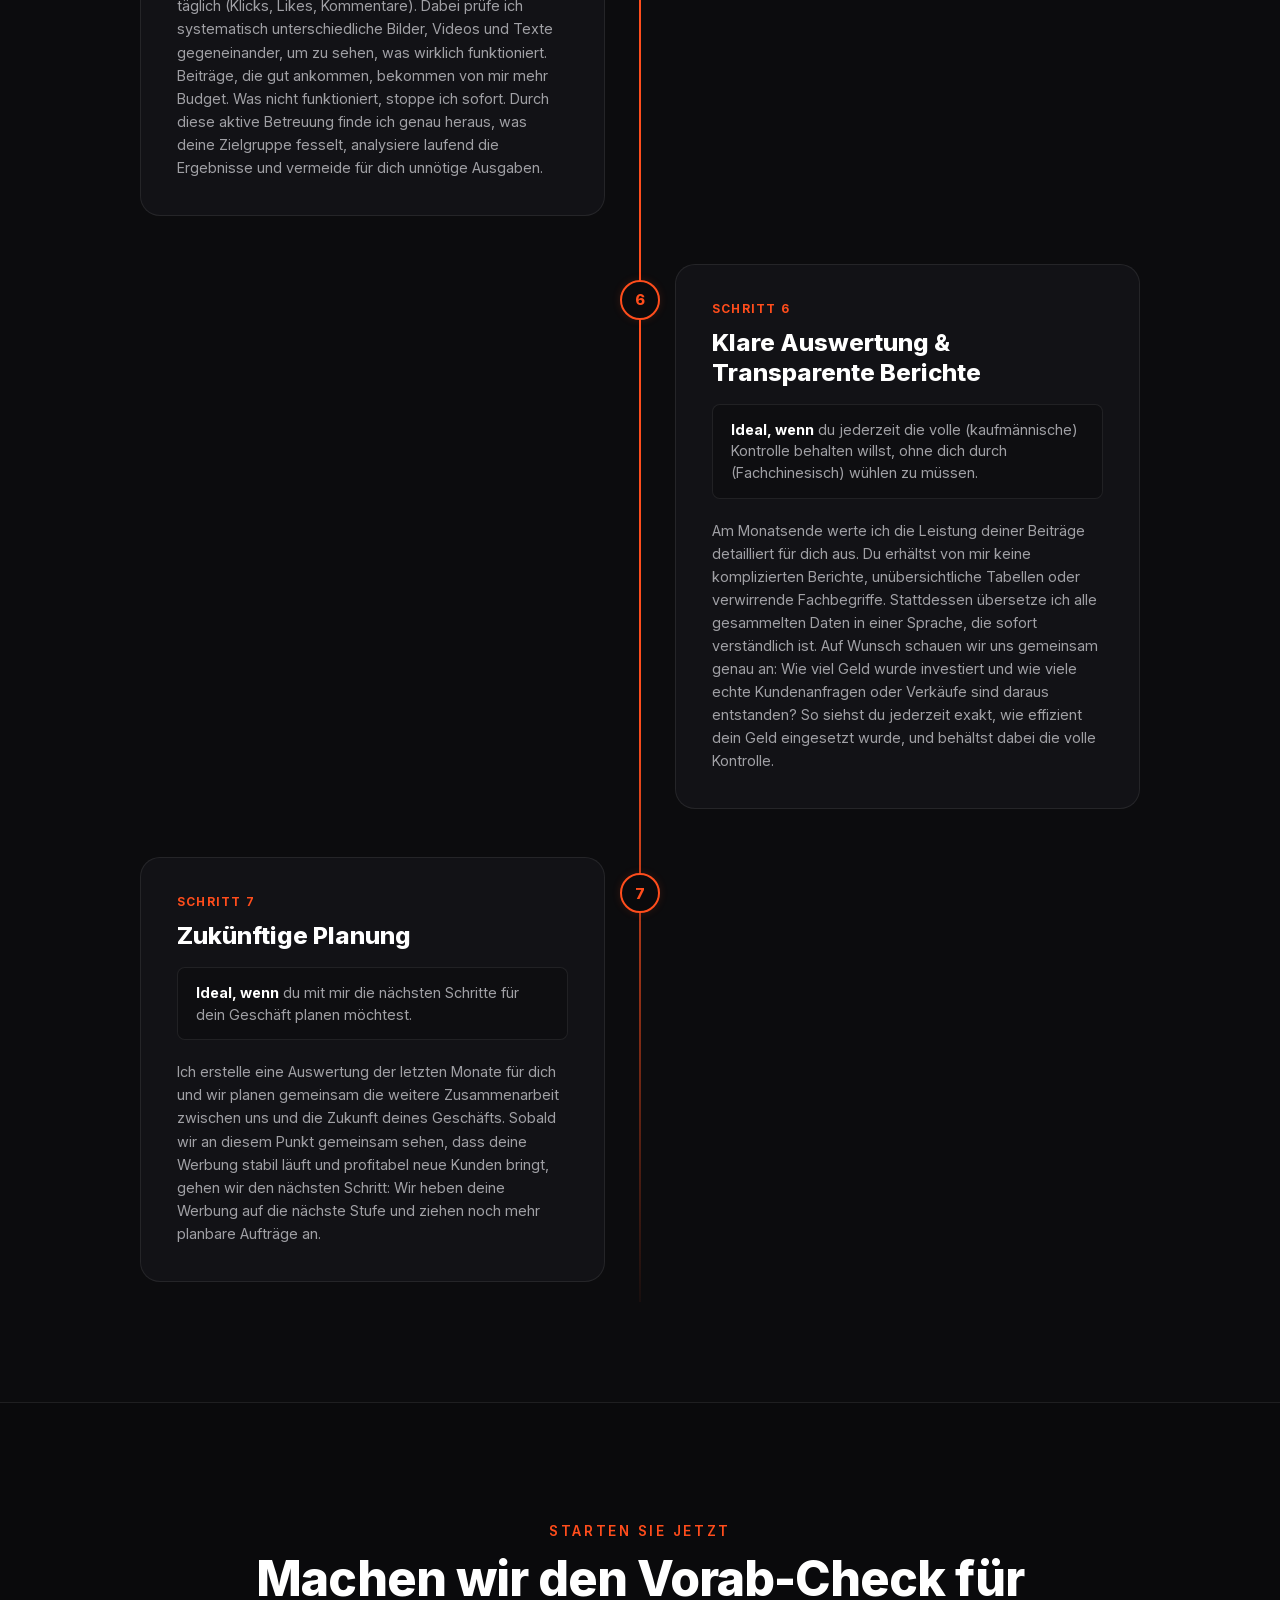
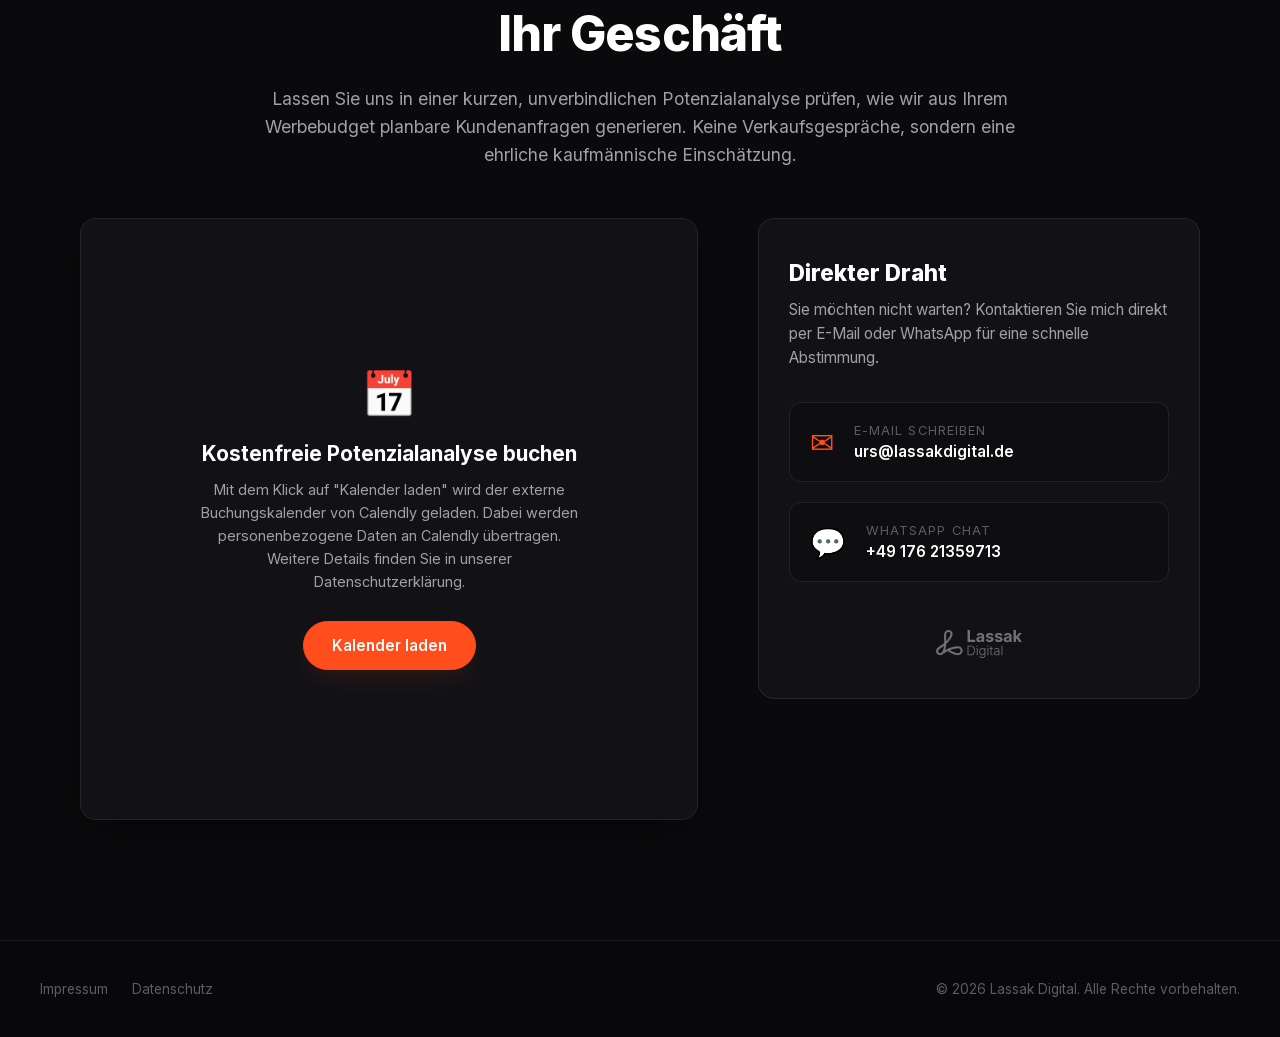
==== commit 1c1dfd9a: "chore: add .gitignore, fix favicon/logo paths, and add untracked assets" ====
--- a/index.html
+++ b/index.html
@@ -61,12 +61,12 @@
 
   <link rel="stylesheet" href="fonts/inter.css">
   <link rel="stylesheet" href="style.css">
-  <link rel="icon" type="image/png" href="/favicon-96x96.png" sizes="96x96" />
-  <link rel="icon" type="image/svg+xml" href="/favicon.svg" />
-  <link rel="shortcut icon" href="/favicon.ico" />
-  <link rel="apple-touch-icon" sizes="180x180" href="/apple-touch-icon.png" />
+  <link rel="icon" type="image/png" href="favicon-96x96.png" sizes="96x96" />
+  <link rel="icon" type="image/svg+xml" href="favicon.svg" />
+  <link rel="shortcut icon" href="favicon.ico" />
+  <link rel="apple-touch-icon" sizes="180x180" href="apple-touch-icon.png" />
   <meta name="apple-mobile-web-app-title" content="LassakDigi" />
-  <link rel="manifest" href="/site.webmanifest" />
+  <link rel="manifest" href="site.webmanifest" />
 </head>
 
 <body>
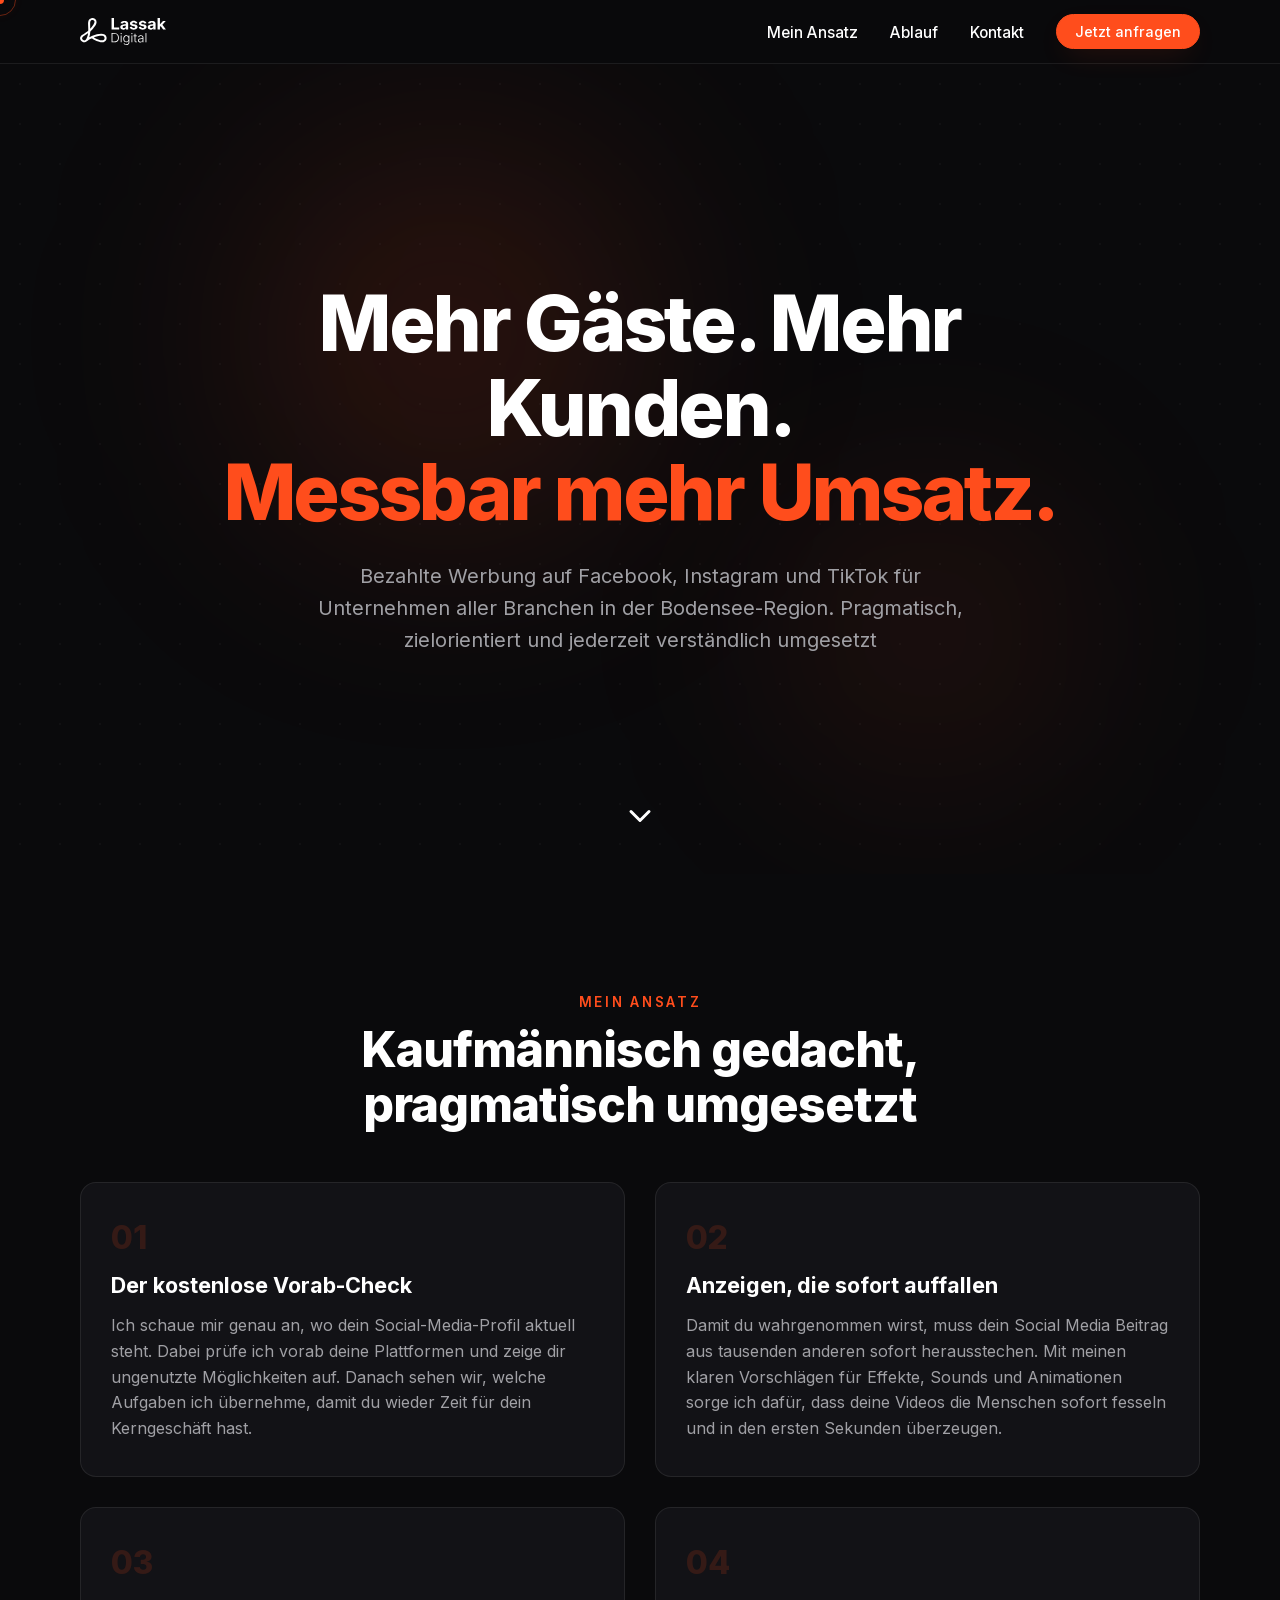
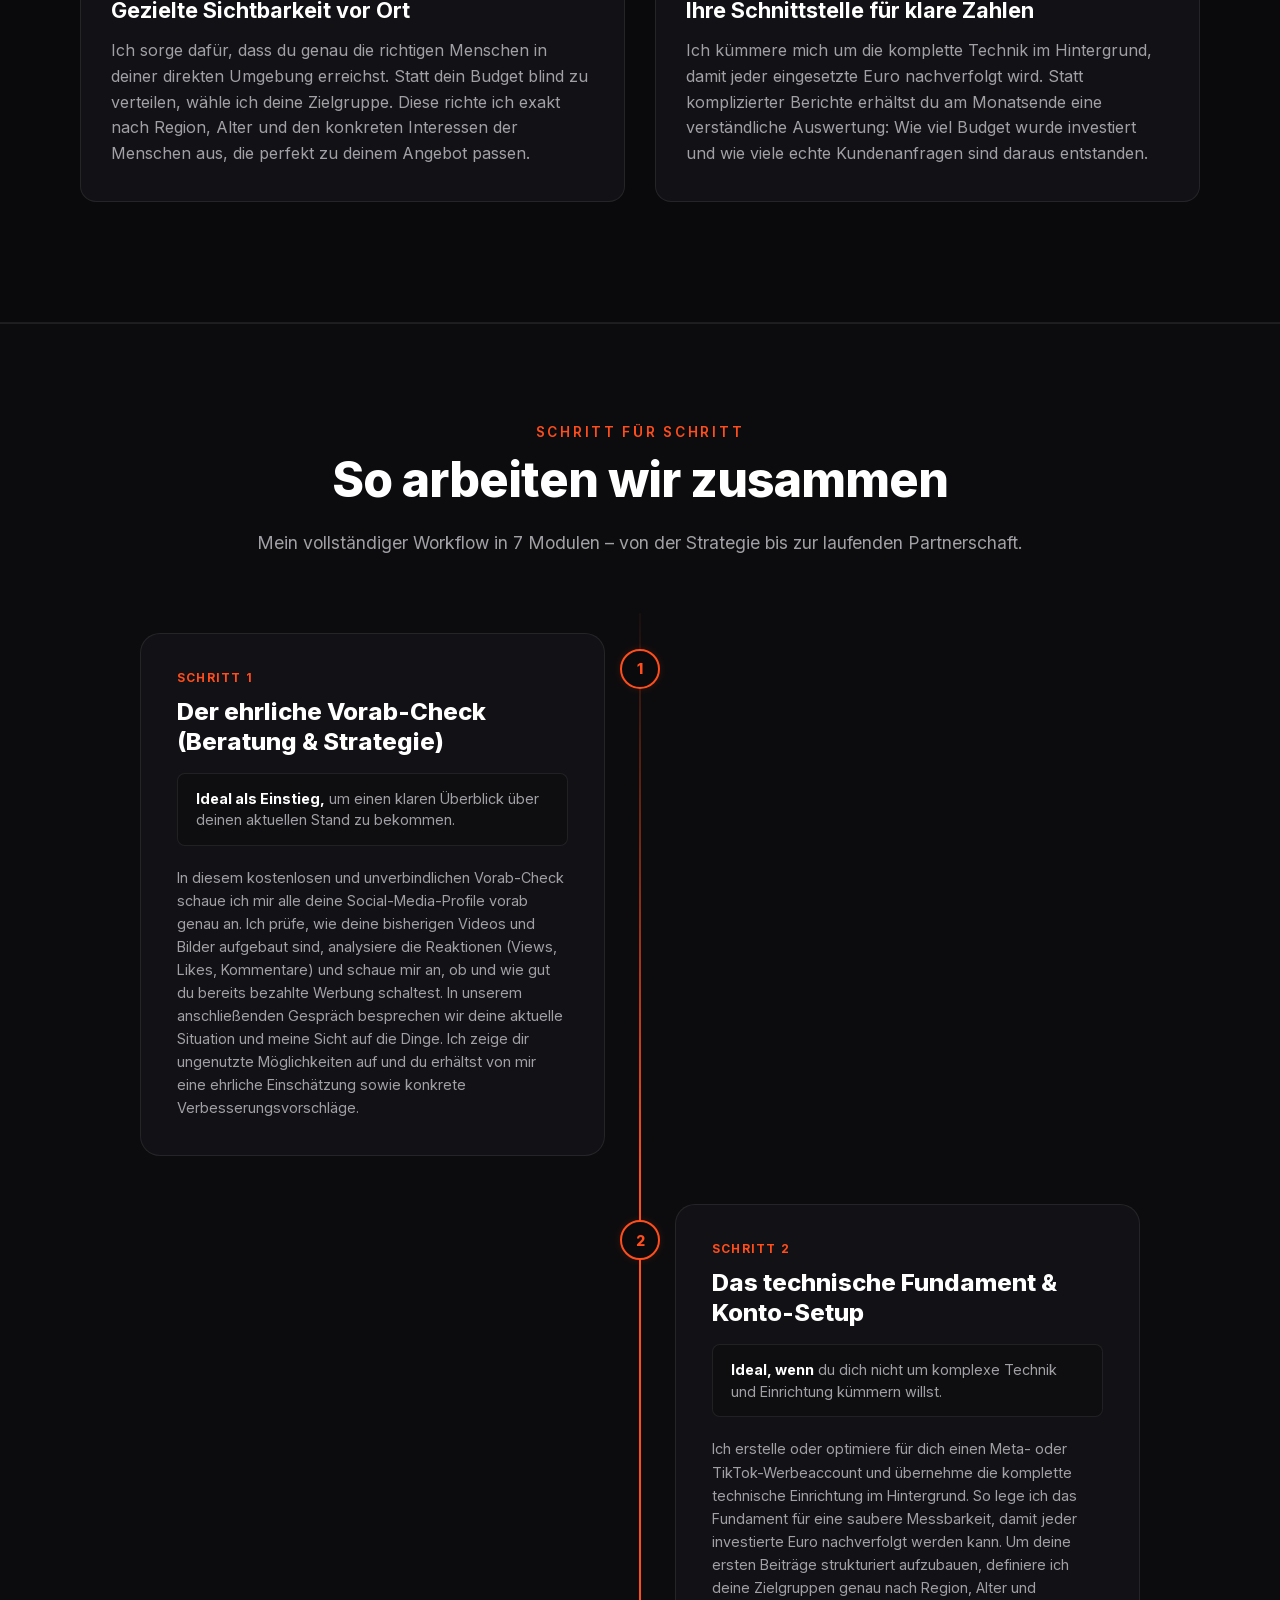
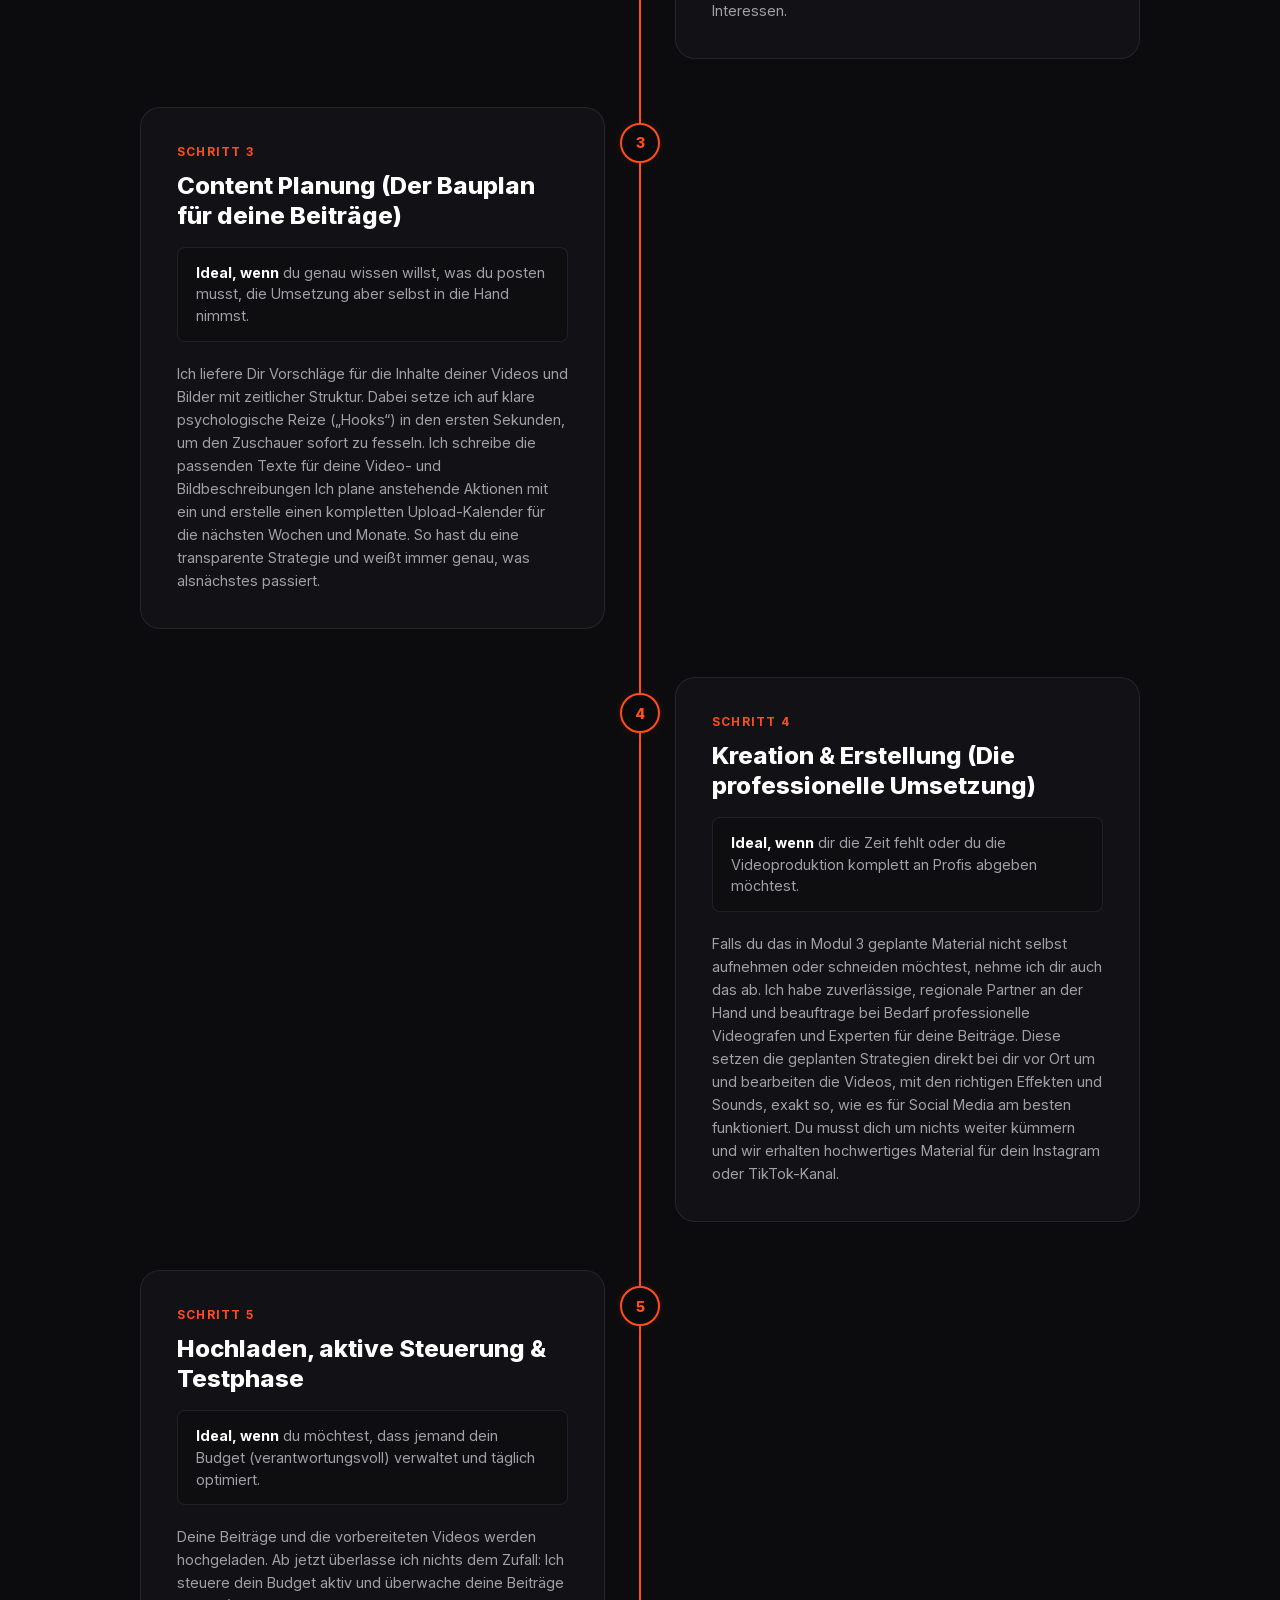
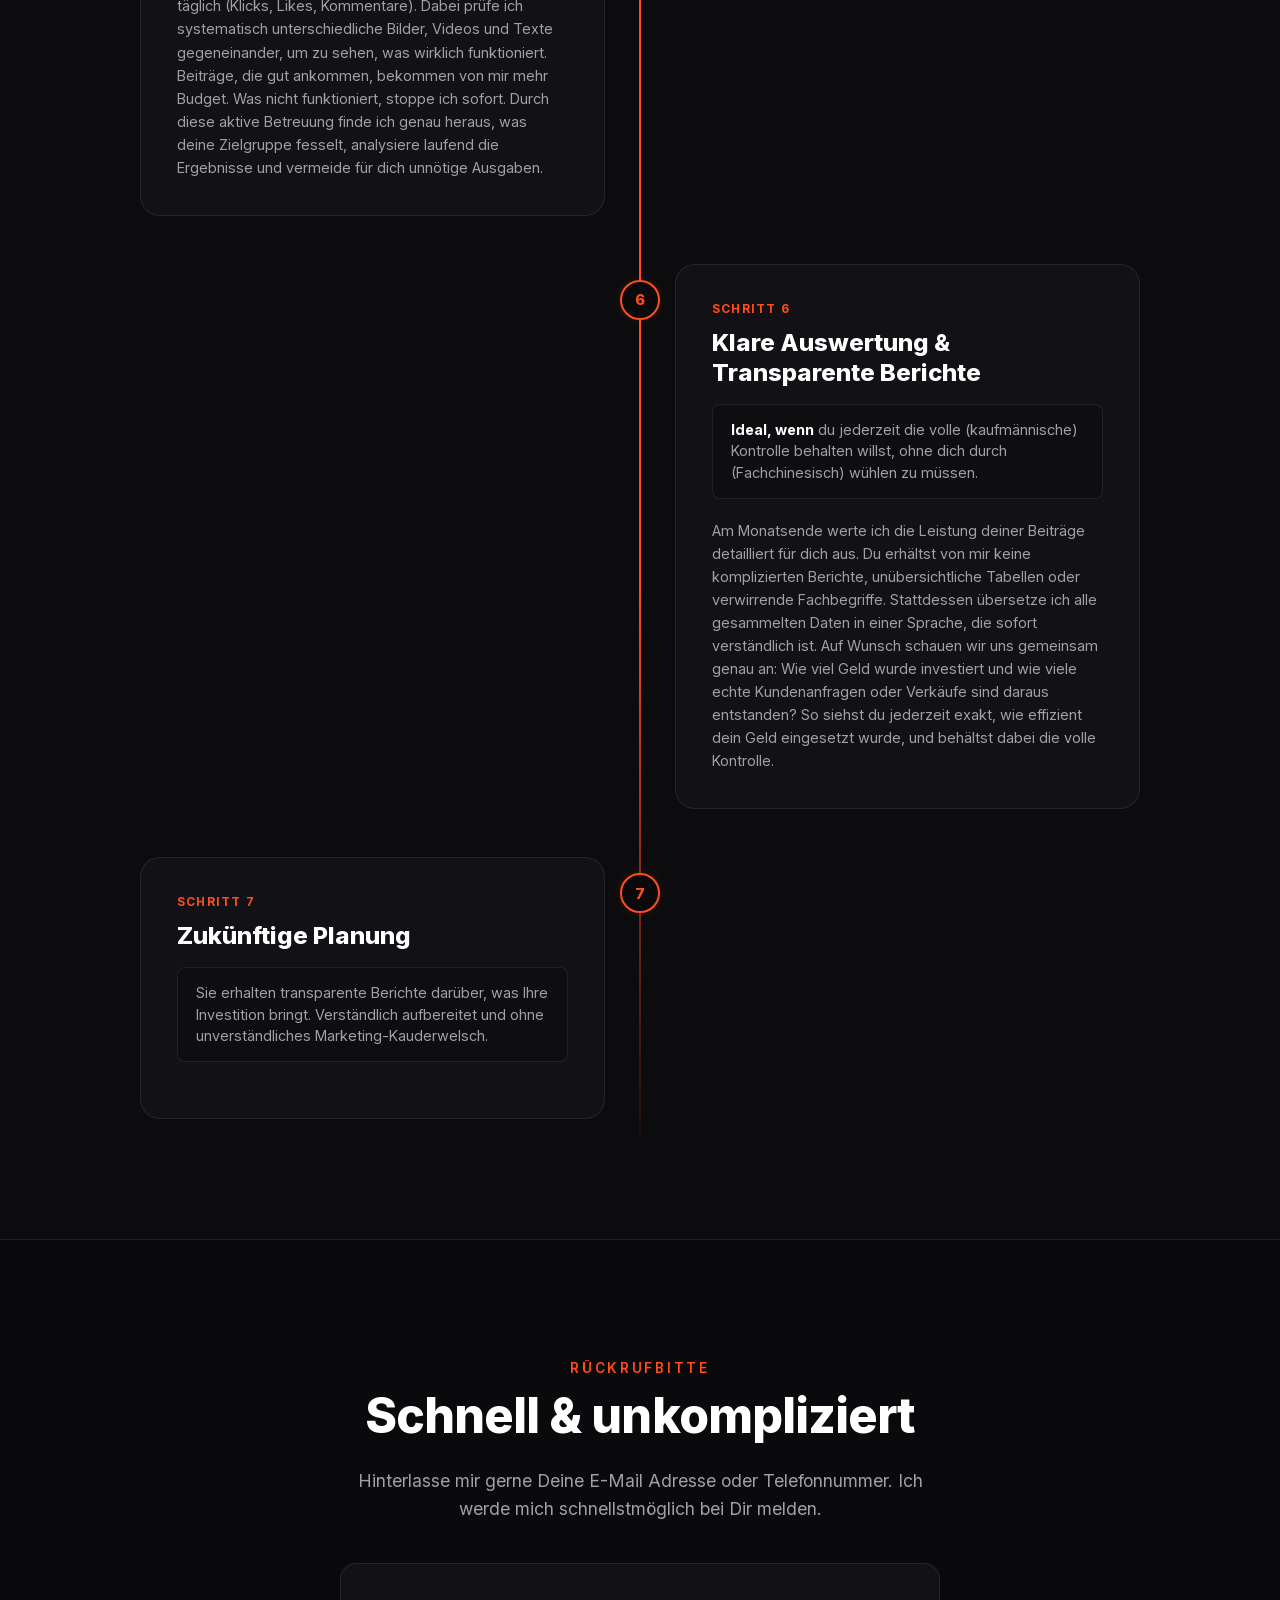
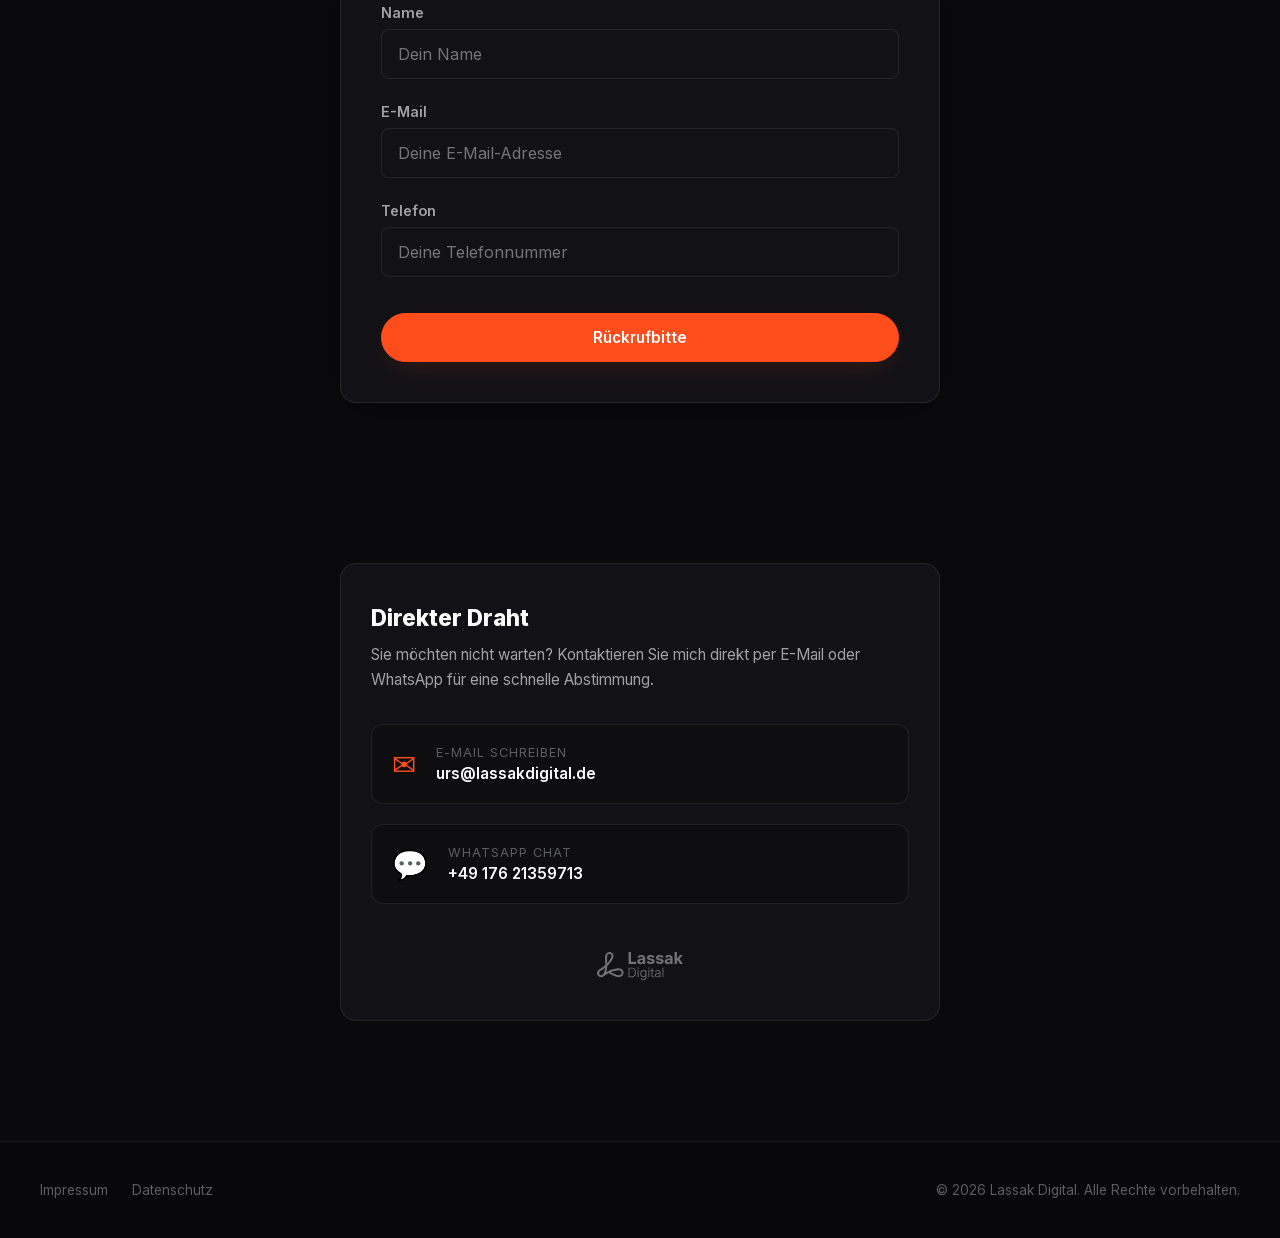
==== commit 06045273: "feat: Formspree callback form integration and Calendly removal" ====
--- a/index.html
+++ b/index.html
@@ -5,7 +5,8 @@
   <meta charset="UTF-8">
   <meta name="viewport" content="width=device-width, initial-scale=1.0">
   <title>Urs Lassak — Messbare Neukundengewinnung für Unternehmen in der Bodensee-Region</title>
-  <meta name="description" content="Urs Lassak (Lassak Digital): Professionelle Neukundengewinnung &amp; Social Ads (Facebook, Instagram, TikTok) für Unternehmen in der Bodensee-Region. Jetzt Vorab-Check anfordern!">
+  <meta name="description"
+    content="Urs Lassak (Lassak Digital): Professionelle Neukundengewinnung &amp; Social Ads (Facebook, Instagram, TikTok) für Unternehmen in der Bodensee-Region. Jetzt Vorab-Check anfordern!">
   <link rel="canonical" href="https://www.lassakdigital.de/">
   <meta name="robots" content="index, follow">
 
@@ -13,7 +14,8 @@
   <meta property="og:type" content="website">
   <meta property="og:url" content="https://www.lassakdigital.de/">
   <meta property="og:title" content="Urs Lassak — Messbare Neukundengewinnung für Unternehmen in der Bodensee-Region">
-  <meta property="og:description" content="Bezahlte Werbung auf Facebook, Instagram und TikTok für Unternehmen in der Bodensee-Region. Pragmatisch und zielorientiert umgesetzt.">
+  <meta property="og:description"
+    content="Bezahlte Werbung auf Facebook, Instagram und TikTok für Unternehmen in der Bodensee-Region. Pragmatisch und zielorientiert umgesetzt.">
   <meta property="og:image" content="https://www.lassakdigital.de/logo.png">
   <meta property="og:locale" content="de_DE">
   <meta property="og:site_name" content="Lassak Digital">
@@ -22,7 +24,8 @@
   <meta name="twitter:card" content="summary_large_image">
   <meta name="twitter:url" content="https://www.lassakdigital.de/">
   <meta name="twitter:title" content="Urs Lassak — Messbare Neukundengewinnung für Unternehmen in der Bodensee-Region">
-  <meta name="twitter:description" content="Bezahlte Werbung auf Facebook, Instagram und TikTok für Unternehmen in der Bodensee-Region. Pragmatisch und zielorientiert umgesetzt.">
+  <meta name="twitter:description"
+    content="Bezahlte Werbung auf Facebook, Instagram und TikTok für Unternehmen in der Bodensee-Region. Pragmatisch und zielorientiert umgesetzt.">
   <meta name="twitter:image" content="https://www.lassakdigital.de/logo.png">
 
   <!-- Structured Data (JSON-LD) -->
@@ -88,8 +91,8 @@
     <ul class="nav-menu">
       <li><a href="#approach">Mein Ansatz</a></li>
       <li><a href="#workflow">Ablauf</a></li>
-      <li><a href="#contact">Vorab-Check</a></li>
-      <li><a href="#contact" class="btn-primary nav-cta">Jetzt anfragen</a></li>
+      <li><a href="#callback-form">Kontakt</a></li>
+      <li><a href="#callback-form" class="btn-primary nav-cta">Jetzt anfragen</a></li>
     </ul>
   </nav>
 
@@ -287,73 +290,80 @@
           <div class="workflow-badge"></div>
           <h3 class="workflow-title">Zukünftige Planung</h3>
           <div class="workflow-target">
-            <span>Ideal, wenn</span> du mit mir die nächsten Schritte für dein Geschäft planen möchtest.
-          </div>
-          <p class="workflow-desc">
-            Ich erstelle eine Auswertung der letzten Monate für dich und wir planen gemeinsam die weitere Zusammenarbeit
-            zwischen uns und die Zukunft deines Geschäfts. Sobald wir an diesem Punkt gemeinsam sehen, dass deine
-            Werbung stabil läuft und profitabel neue Kunden bringt, gehen wir den nächsten Schritt: Wir heben deine
-            Werbung auf die nächste Stufe und ziehen noch mehr planbare Aufträge an.
-          </p>
-        </div>
-      </li>
-
-    </ol>
+            <p>
+              Sie erhalten transparente Berichte darüber, was Ihre Investition bringt.
+              Verständlich aufbereitet und ohne unverständliches Marketing-Kauderwelsch.
+            </p>
+          </div>
+        </div>
+        </div>
+  </section>
+
+  <!-- CALLBACK FORM SECTION -->
+  <section id="callback-form" class="callback-section reveal">
+    <div class="callback-inner">
+      <div class="callback-header">
+        <div class="section-eyebrow">Rückrufbitte</div>
+        <h2 class="section-title">Schnell &amp; unkompliziert</h2>
+        <p class="section-sub">
+          Hinterlasse mir gerne Deine E-Mail Adresse oder Telefonnummer. Ich werde mich schnellstmöglich bei Dir melden.
+        </p>
+      </div>
+
+      <div class="callback-content">
+        <form id="formspree-callback" action="https://formspree.io/f/xeebyjww" method="POST">
+          <div class="form-group">
+            <label for="callback-name">Name</label>
+            <input type="text" id="callback-name" name="name" placeholder="Dein Name">
+          </div>
+
+          <div class="form-group">
+            <label for="callback-email">E-Mail</label>
+            <input type="email" id="callback-email" name="email" placeholder="Deine E-Mail-Adresse">
+          </div>
+
+          <div class="form-group">
+            <label for="callback-phone">Telefon</label>
+            <input type="tel" id="callback-phone" name="telefon" placeholder="Deine Telefonnummer">
+          </div>
+
+          <button type="submit" class="btn-primary">Rückrufbitte</button>
+        </form>
+
+        <div id="form-success" style="display: none;">Vielen Dank! Ich werde mich in Kürze bei Dir melden.</div>
+      </div>
+    </div>
   </section>
 
   <!-- CTA & CONTACT SECTION -->
   <section class="contact" id="contact">
     <div class="contact-inner">
-      <div class="contact-header reveal">
-        <div class="section-eyebrow">Starten Sie jetzt</div>
-        <h2 class="section-title">Machen wir den Vorab-Check für Ihr Geschäft</h2>
-        <p class="section-sub">
-          Lassen Sie uns in einer kurzen, unverbindlichen Potenzialanalyse prüfen, wie wir aus Ihrem Werbebudget
-          planbare Kundenanfragen generieren. Keine Verkaufsgespräche, sondern eine ehrliche kaufmännische Einschätzung.
-        </p>
-      </div>
-
-      <div class="contact-content reveal">
-        <!-- Calendly widget container -->
-        <div class="calendly-container">
-          <div class="calendly-placeholder" id="calendlyPlaceholder">
-            <div class="calendly-placeholder-icon">📅</div>
-            <h3 class="calendly-placeholder-title">Kostenfreie Potenzialanalyse buchen</h3>
-            <p class="calendly-placeholder-text">
-              Mit dem Klick auf "Kalender laden" wird der externe Buchungskalender von Calendly geladen. Dabei werden
-              personenbezogene Daten an Calendly übertragen. Weitere Details finden Sie in unserer Datenschutzerklärung.
-            </p>
-            <button class="btn-primary" id="loadCalendlyBtn">Kalender laden</button>
-          </div>
-        </div>
-
-        <!-- Direct contact details -->
-        <div class="contact-sidebar">
-          <h3>Direkter Draht</h3>
-          <p>Sie möchten nicht warten? Kontaktieren Sie mich direkt per E-Mail oder WhatsApp für eine schnelle
-            Abstimmung.</p>
-
-          <div class="contact-methods">
-            <a href="mailto:urs@lassakdigital.de" class="contact-method">
-              <div class="contact-method-icon">✉</div>
-              <div class="contact-method-info">
-                <div class="contact-method-label">E-Mail schreiben</div>
-                <div class="contact-method-val">urs@lassakdigital.de</div>
-              </div>
-            </a>
-
-            <a href="https://wa.me/4917621359713" class="contact-method" target="_blank">
-              <div class="contact-method-icon">💬</div>
-              <div class="contact-method-info">
-                <div class="contact-method-label">WhatsApp Chat</div>
-                <div class="contact-method-val">+49 176 21359713</div>
-              </div>
-            </a>
-          </div>
-
-          <div class="contact-footer-logo">
-            <img src="images/logo_lassakdigital-white.svg" alt="Lassak Digital Logo Footer">
-          </div>
+      <!-- Direct contact details -->
+      <div class="contact-sidebar reveal">
+        <h3>Direkter Draht</h3>
+        <p>Sie möchten nicht warten? Kontaktieren Sie mich direkt per E-Mail oder WhatsApp für eine schnelle
+          Abstimmung.</p>
+
+        <div class="contact-methods">
+          <a href="mailto:urs@lassakdigital.de" class="contact-method">
+            <div class="contact-method-icon">✉</div>
+            <div class="contact-method-info">
+              <div class="contact-method-label">E-Mail schreiben</div>
+              <div class="contact-method-val">urs@lassakdigital.de</div>
+            </div>
+          </a>
+
+          <a href="https://wa.me/4917621359713" class="contact-method" target="_blank">
+            <div class="contact-method-icon">💬</div>
+            <div class="contact-method-info">
+              <div class="contact-method-label">WhatsApp Chat</div>
+              <div class="contact-method-val">+49 176 21359713</div>
+            </div>
+          </a>
+        </div>
+
+        <div class="contact-footer-logo">
+          <img src="images/logo_lassakdigital-white.svg" alt="Lassak Digital Logo Footer">
         </div>
       </div>
     </div>
--- a/style.css
+++ b/style.css
@@ -838,80 +838,28 @@
 }
 
 /* --------------------------------------------------------------------------
-   Contact Section
-   -------------------------------------------------------------------------- */
+   Contact Section (Direkter Draht)
+   -------------------------------------------------------------------------- */
+.contact {
+  padding-top: 20px;
+}
+
+@media (min-width: 768px) {
+  .contact {
+    padding-top: 30px;
+  }
+}
+
+@media (min-width: 1024px) {
+  .contact {
+    padding-top: 40px;
+  }
+}
+
 .contact-inner {
-  display: flex;
-  flex-direction: column;
-  gap: 48px;
-}
-
-.contact-header {
-  text-align: center;
-  max-width: 800px;
+  max-width: 600px;
   margin: 0 auto;
-}
-
-.contact-header .section-sub {
-  color: var(--text-secondary);
-  font-size: 1.1rem;
-  line-height: 1.6;
-}
-
-.contact-content {
-  display: grid;
-  grid-template-columns: 1fr;
-  gap: 40px;
-  align-items: start;
-}
-
-@media (min-width: 1024px) {
-  .contact-content {
-    grid-template-columns: 1.4fr 1fr;
-    gap: 60px;
-  }
-}
-
-.calendly-container {
-  background-color: var(--bg-secondary);
-  border: 1px solid var(--border-color);
-  border-radius: 16px;
-  overflow: hidden;
-  box-shadow: var(--shadow-main);
-}
-
-.calendly-placeholder {
   width: 100%;
-  height: 600px;
-  display: flex;
-  flex-direction: column;
-  align-items: center;
-  justify-content: center;
-  padding: 40px;
-  text-align: center;
-  background-color: var(--bg-secondary);
-}
-
-.calendly-placeholder-icon {
-  font-size: 2.8rem;
-  color: var(--accent);
-  margin-bottom: 20px;
-}
-
-.calendly-placeholder-title {
-  font-family: var(--font-display);
-  font-size: 1.3rem;
-  font-weight: 700;
-  margin-bottom: 12px;
-  color: var(--text-primary);
-}
-
-.calendly-placeholder-text {
-  font-size: 0.9rem;
-  color: var(--text-secondary);
-  max-width: 380px;
-  line-height: 1.6;
-  margin-bottom: 28px;
 }
 
 .contact-sidebar {
@@ -994,6 +942,114 @@
 }
 
 /* --------------------------------------------------------------------------
+   Callback Form Section
+   -------------------------------------------------------------------------- */
+.callback-section {
+  position: relative;
+}
+
+.callback-inner {
+  max-width: 600px;
+  margin: 0 auto;
+  display: flex;
+  flex-direction: column;
+  gap: 40px;
+}
+
+.callback-header {
+  text-align: center;
+}
+
+.callback-header .section-sub {
+  color: var(--text-secondary);
+  font-size: 1.1rem;
+  line-height: 1.6;
+  margin-top: 12px;
+}
+
+.callback-content {
+  background-color: var(--bg-secondary);
+  border: 1px solid var(--border-color);
+  border-radius: 16px;
+  padding: 40px;
+  box-shadow: var(--shadow-main);
+  position: relative;
+  transition: all var(--transition-smooth);
+}
+
+#formspree-callback {
+  display: flex;
+  flex-direction: column;
+  gap: 24px;
+  transition: opacity var(--transition-smooth), transform var(--transition-smooth);
+}
+
+.form-group {
+  display: flex;
+  flex-direction: column;
+  gap: 8px;
+  text-align: left;
+}
+
+.form-group label {
+  font-size: 0.9rem;
+  font-weight: 600;
+  color: var(--text-secondary);
+  transition: color var(--transition-fast);
+}
+
+.form-group input {
+  background-color: var(--bg-secondary);
+  border: 1px solid var(--border-color);
+  border-radius: 8px;
+  padding: 14px 16px;
+  color: var(--text-primary);
+  font-family: var(--font-body);
+  font-size: 1rem;
+  transition: border-color var(--transition-fast), box-shadow var(--transition-fast);
+}
+
+.form-group input:focus {
+  border-color: var(--accent);
+  box-shadow: 0 0 0 3px var(--accent-dim);
+}
+
+.form-group input:focus + label,
+.form-group:focus-within label {
+  color: var(--accent);
+}
+
+#formspree-callback button[type="submit"] {
+  margin-top: 12px;
+  width: 100%;
+  cursor: pointer;
+}
+
+#form-success {
+  display: flex;
+  flex-direction: column;
+  align-items: center;
+  justify-content: center;
+  text-align: center;
+  padding: 20px 0;
+  font-size: 1.1rem;
+  color: var(--text-primary);
+  line-height: 1.5;
+  animation: formSuccessFadeIn 0.5s var(--transition-smooth) forwards;
+}
+
+@keyframes formSuccessFadeIn {
+  from {
+    opacity: 0;
+    transform: translateY(10px);
+  }
+  to {
+    opacity: 1;
+    transform: translateY(0);
+  }
+}
+
+/* --------------------------------------------------------------------------
    Footer Section
    -------------------------------------------------------------------------- */
 footer {
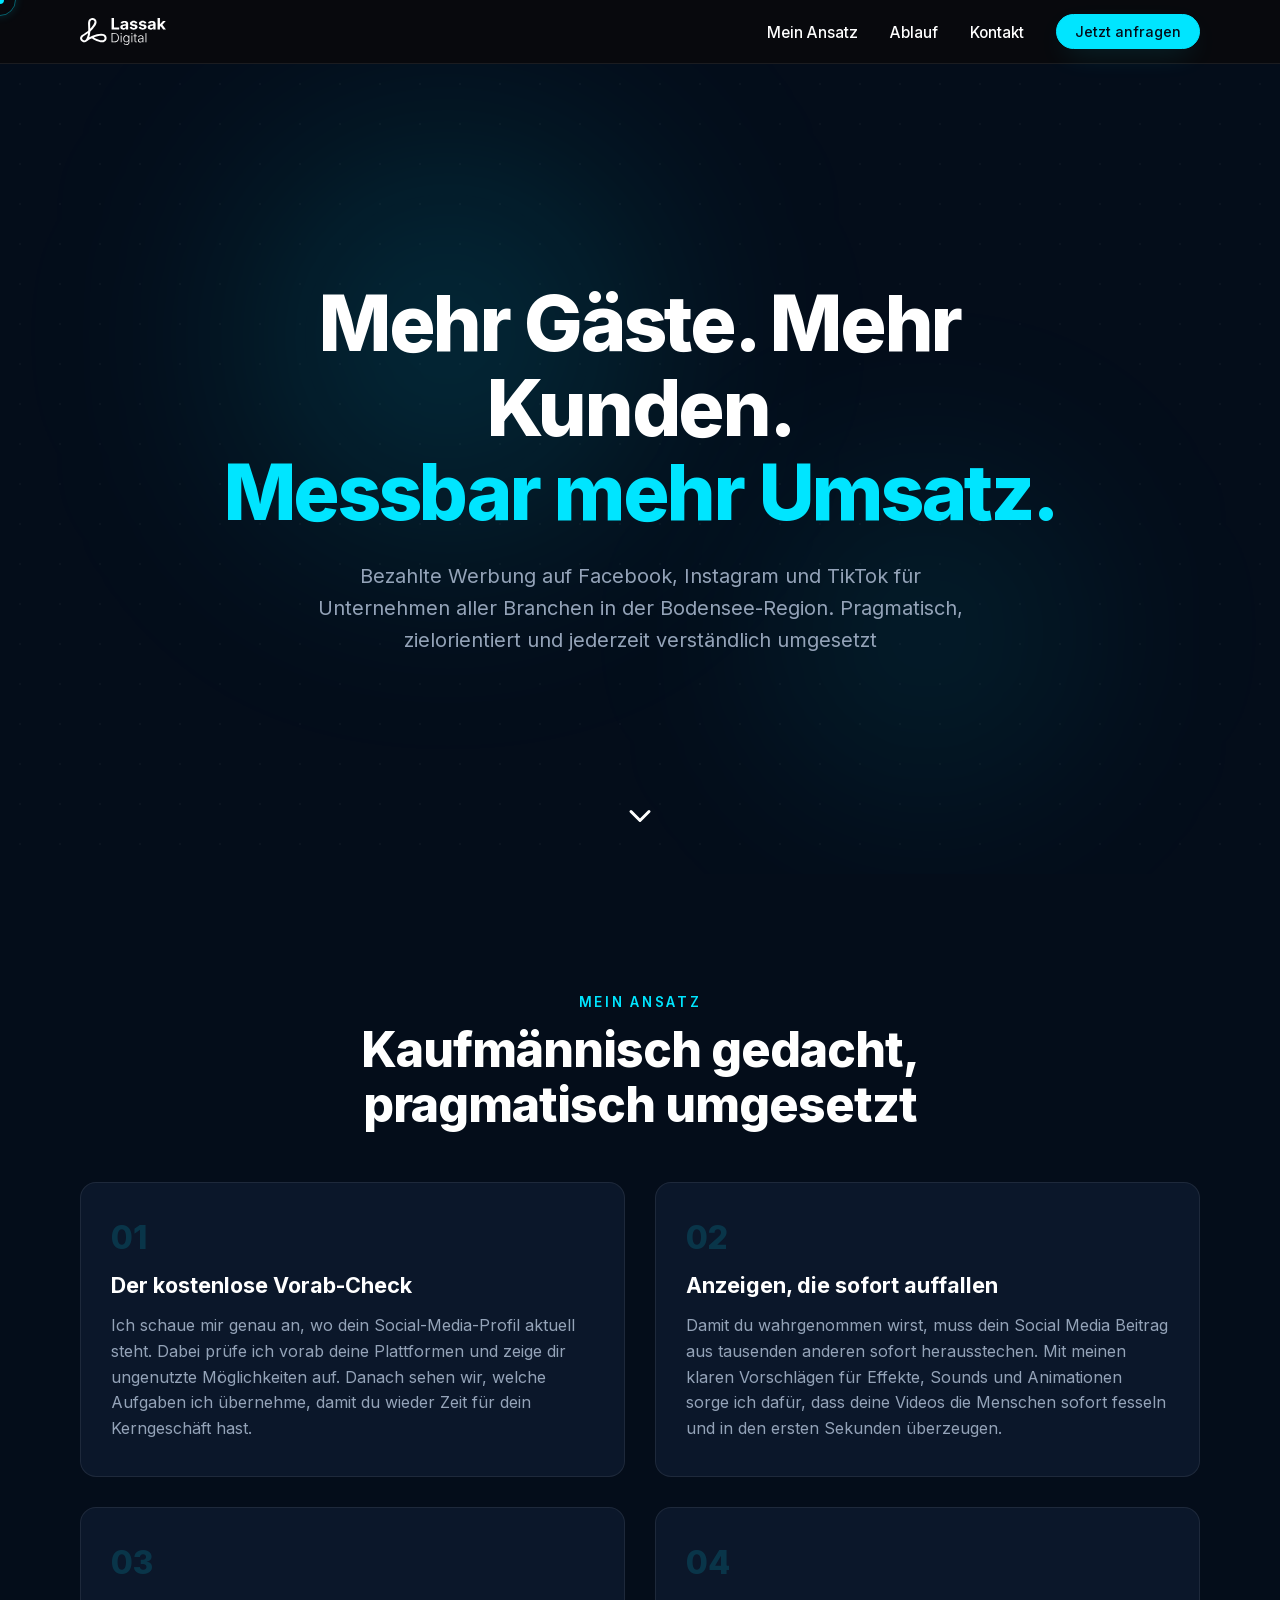
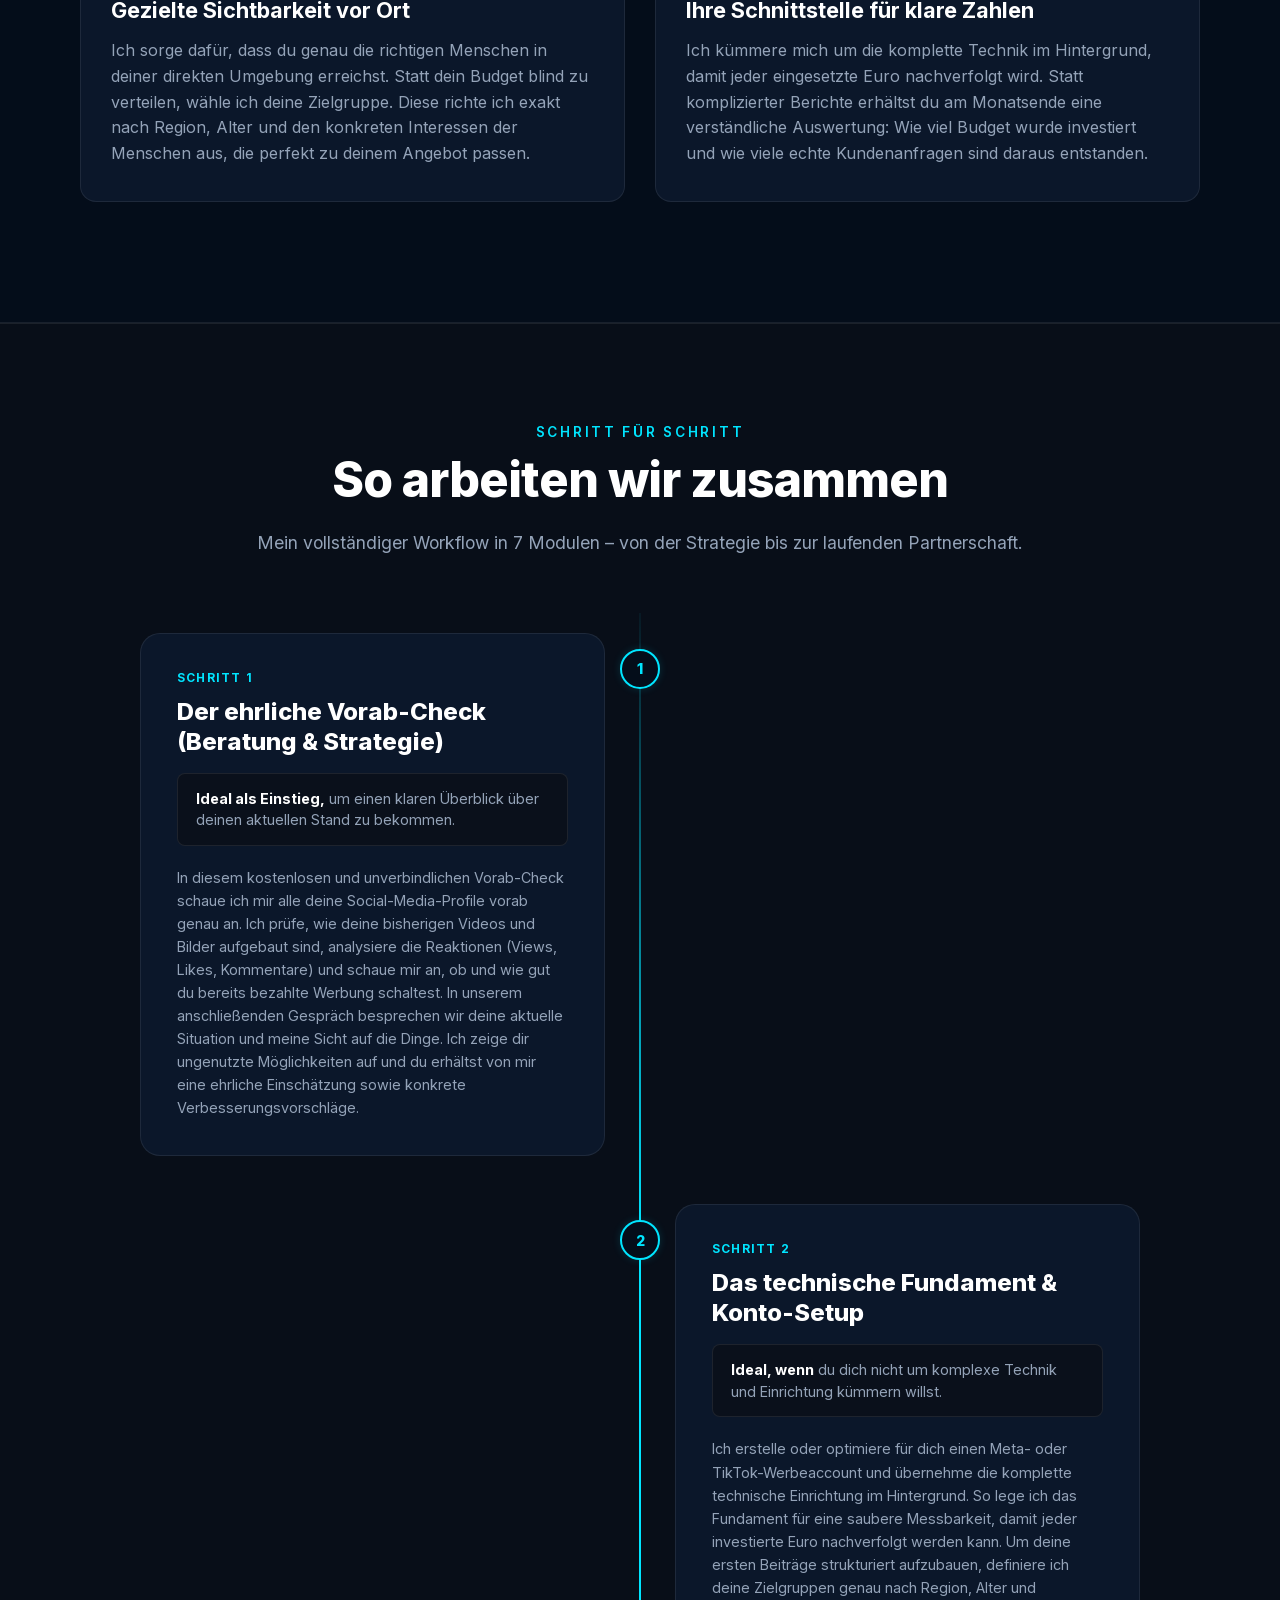
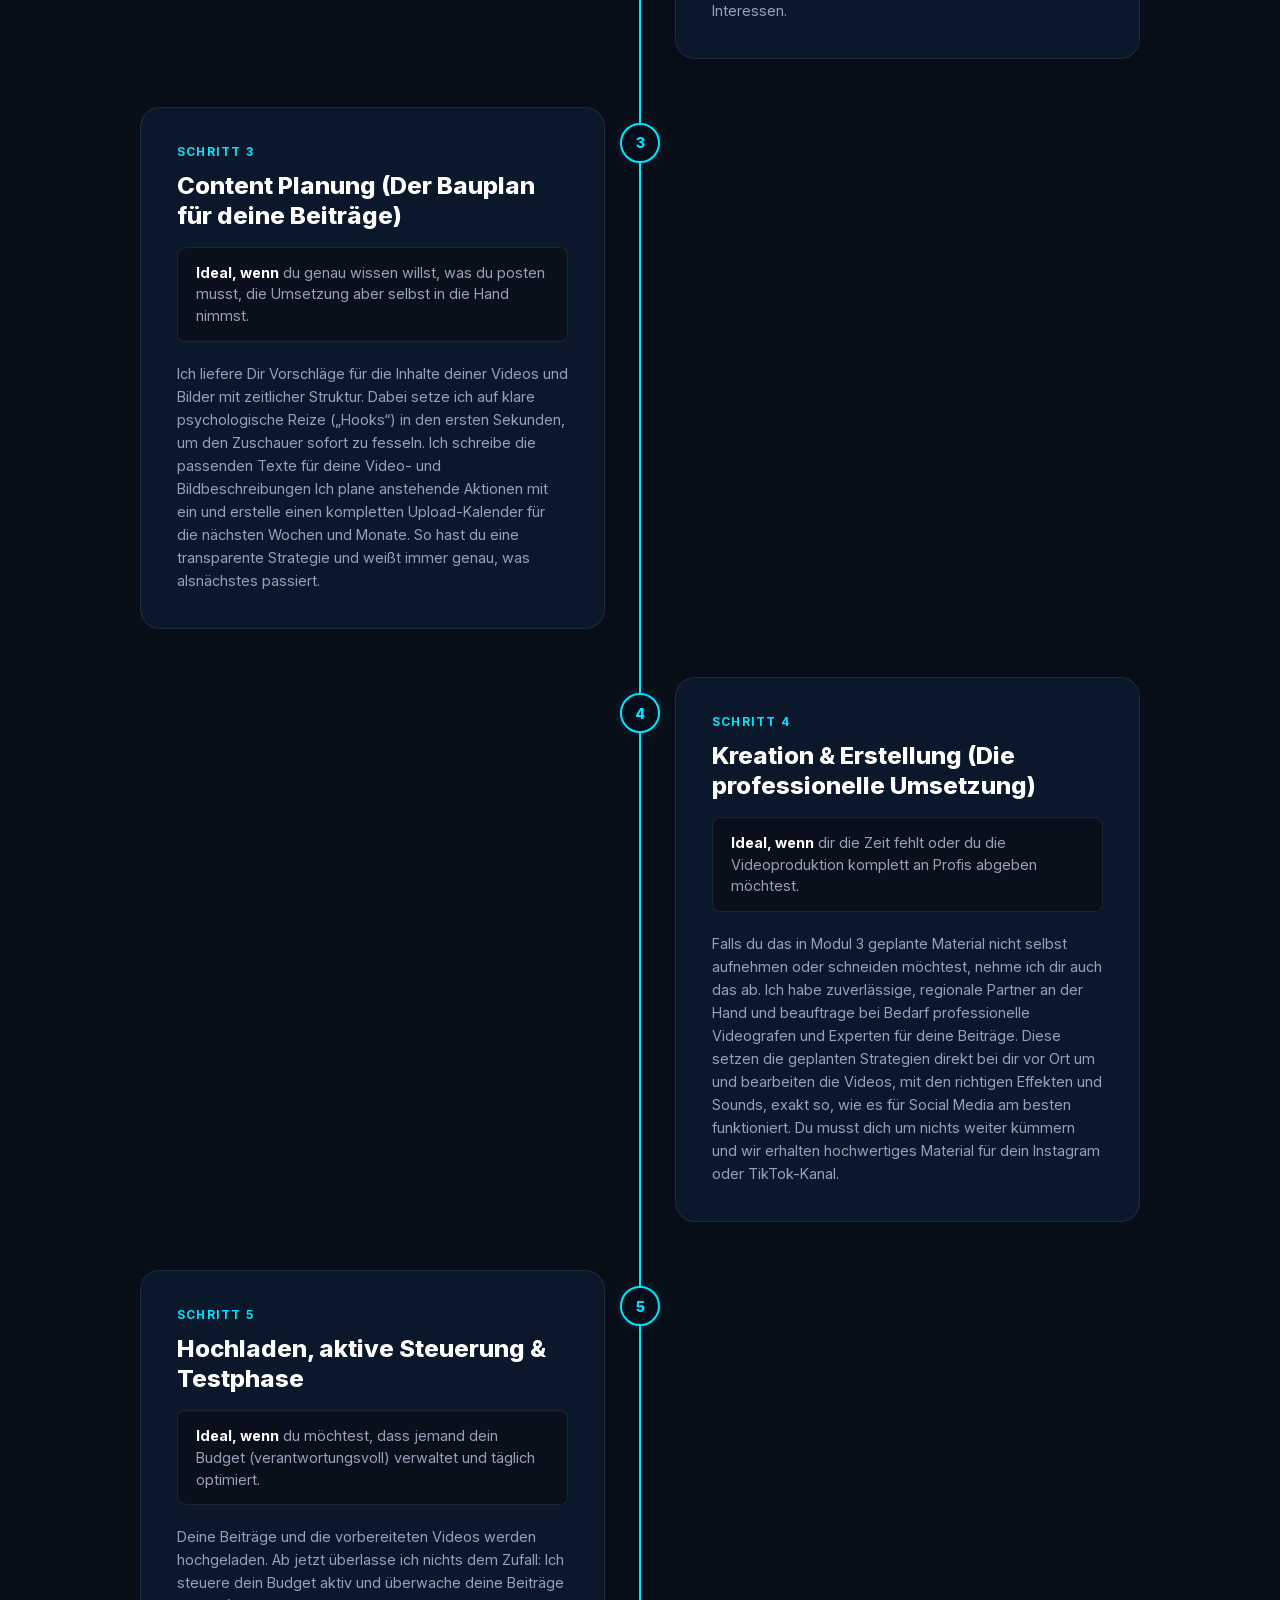
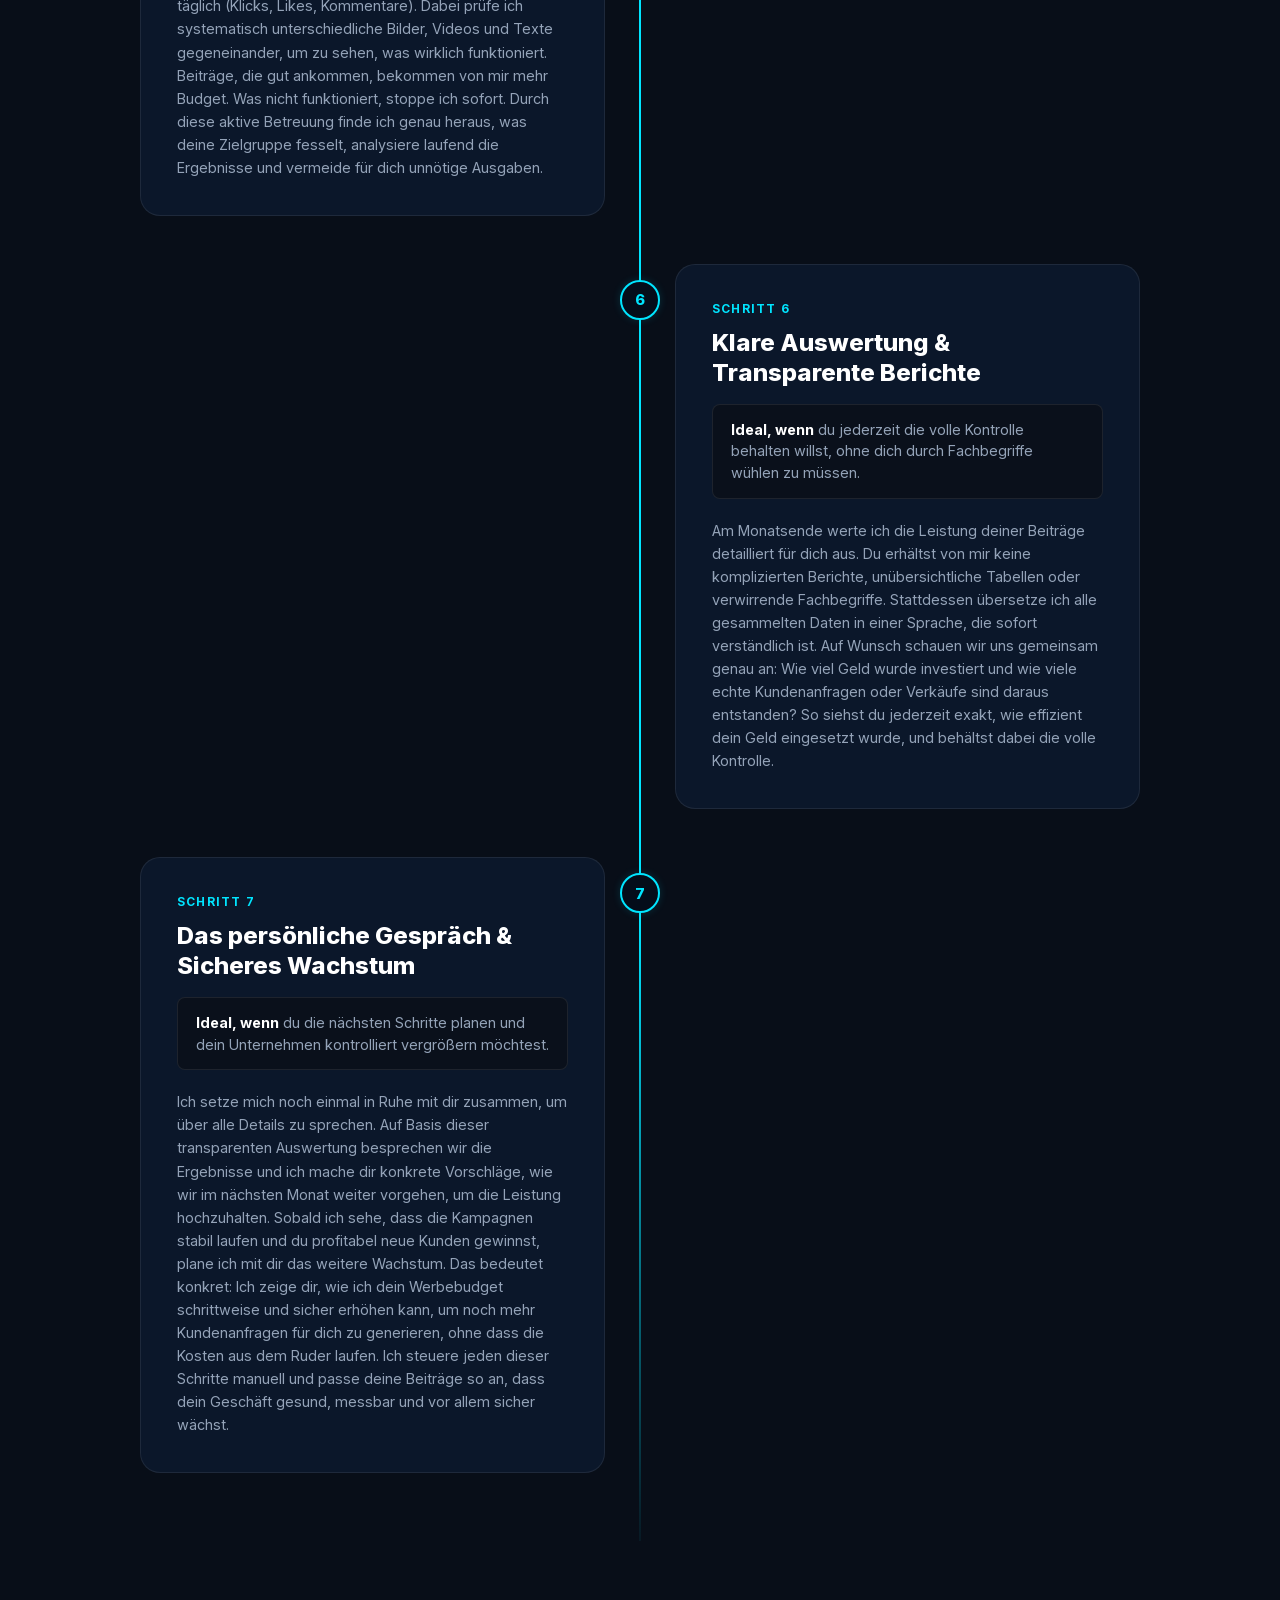
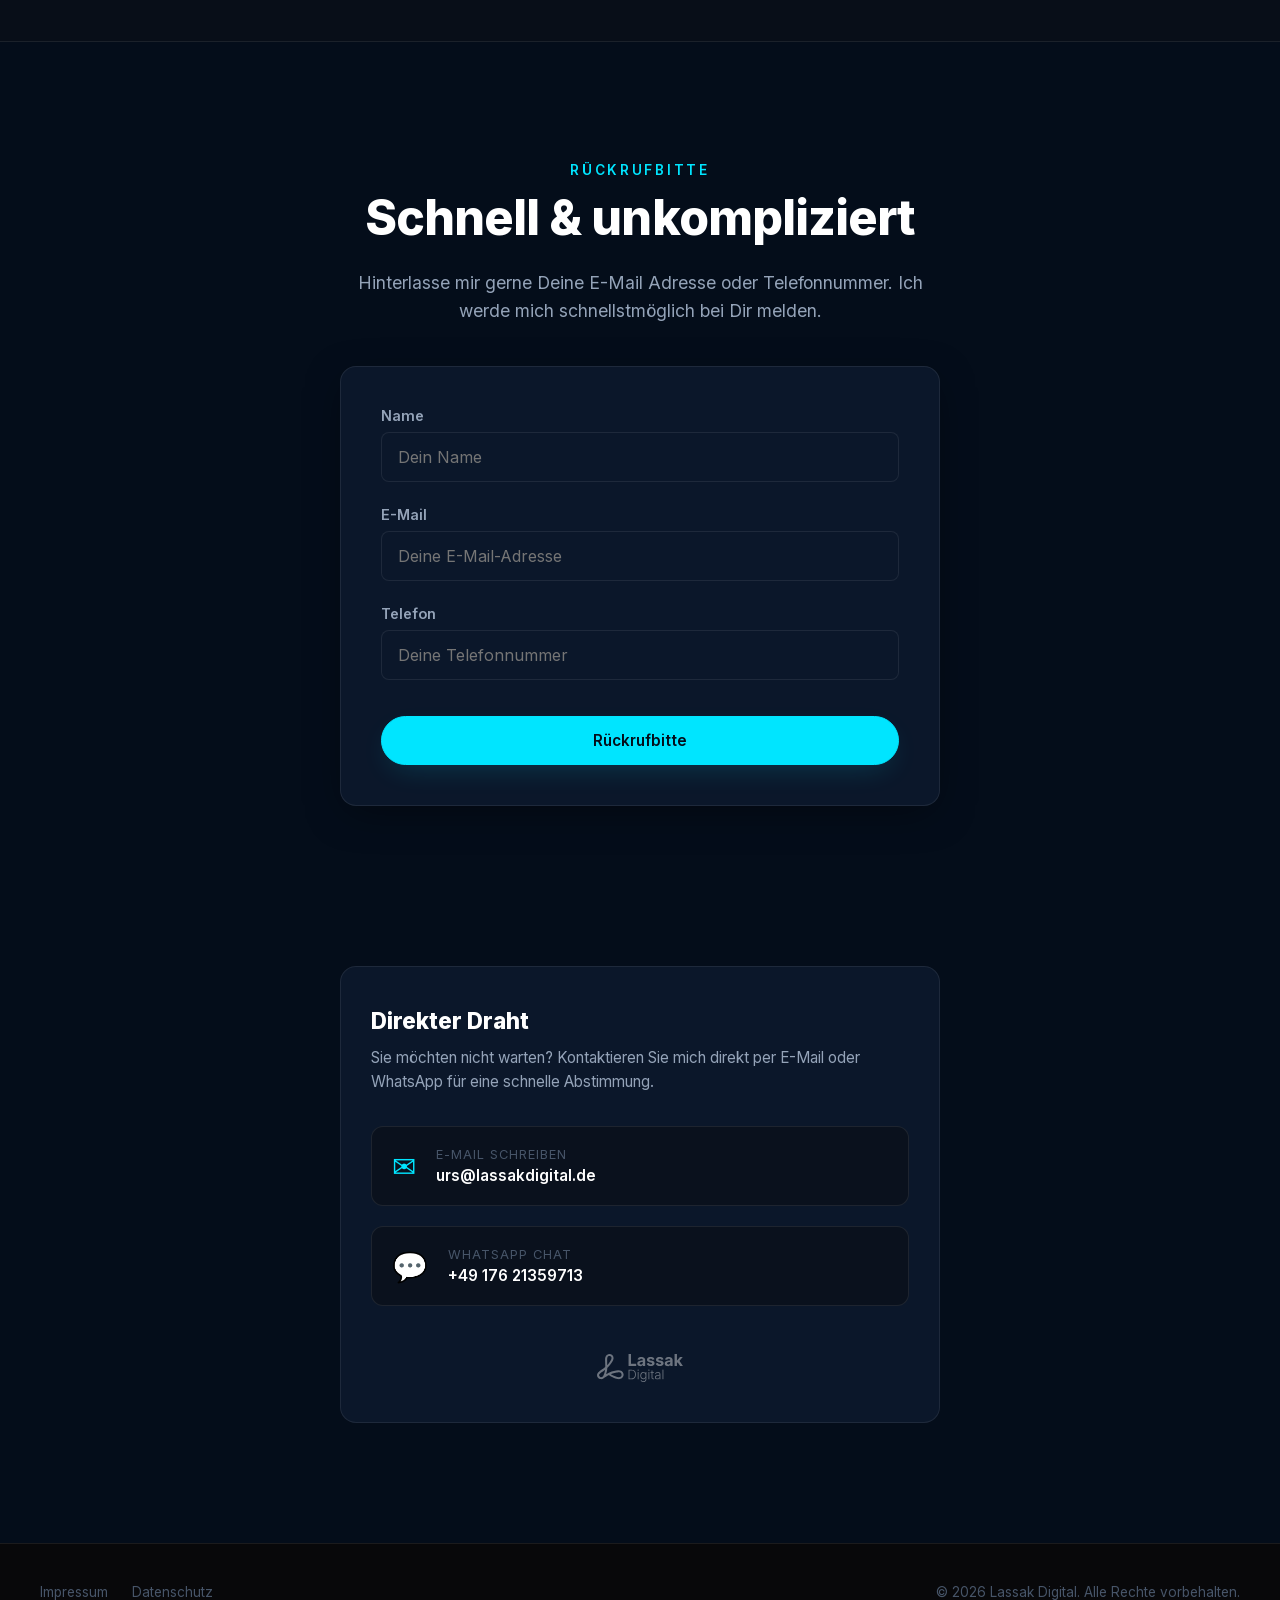
==== commit 4264911e: "feat: formspree integration und neues dark-theme" ====
--- a/index.html
+++ b/index.html
@@ -42,14 +42,14 @@
     "address": {
       "@type": "PostalAddress",
       "streetAddress": "Anemonenweg 1",
-      "addressLocality": "Tettnang",
+      "addressLocality": "Meckenbeuren",
       "postalCode": "88074",
       "addressCountry": "DE"
     },
     "geo": {
       "@type": "GeoCoordinates",
-      "latitude": 47.6713,
-      "longitude": 9.5847
+      "latitude": 47.7011,
+      "longitude": 9.5638
     },
     "areaServed": {
       "@type": "AdministrativeArea",
@@ -272,8 +272,8 @@
           <div class="workflow-badge"></div>
           <h3 class="workflow-title">Klare Auswertung &amp; Transparente Berichte</h3>
           <div class="workflow-target">
-            <span>Ideal, wenn</span> du jederzeit die volle (kaufmännische) Kontrolle behalten willst, ohne dich durch
-            (Fachchinesisch) wühlen zu müssen.
+            <span>Ideal, wenn</span> du jederzeit die volle Kontrolle behalten willst, ohne dich durch
+            Fachbegriffe wühlen zu müssen.
           </div>
           <p class="workflow-desc">Am Monatsende werte ich die Leistung deiner Beiträge detailliert für dich
             aus. Du erhältst von mir keine komplizierten Berichte, unübersichtliche Tabellen oder verwirrende
@@ -288,15 +288,22 @@
       <li class="timeline-step reveal">
         <div class="workflow-card">
           <div class="workflow-badge"></div>
-          <h3 class="workflow-title">Zukünftige Planung</h3>
-          <div class="workflow-target">
-            <p>
-              Sie erhalten transparente Berichte darüber, was Ihre Investition bringt.
-              Verständlich aufbereitet und ohne unverständliches Marketing-Kauderwelsch.
-            </p>
-          </div>
-        </div>
-        </div>
+          <h3 class="workflow-title">Das persönliche Gespräch &amp; Sicheres Wachstum</h3>
+          <div class="workflow-target">
+            <span>Ideal, wenn</span> du die nächsten Schritte planen und dein Unternehmen kontrolliert vergrößern
+            möchtest.
+          </div>
+          <p class="workflow-desc">Ich setze mich noch einmal in Ruhe mit dir zusammen, um über alle Details zu
+            sprechen. Auf Basis dieser transparenten Auswertung besprechen wir die Ergebnisse und ich mache dir konkrete
+            Vorschläge, wie wir im nächsten Monat weiter vorgehen, um die Leistung hochzuhalten. Sobald ich sehe, dass
+            die Kampagnen stabil laufen und du profitabel neue Kunden gewinnst, plane ich mit dir das weitere Wachstum.
+            Das bedeutet konkret: Ich zeige dir, wie ich dein Werbebudget schrittweise und sicher erhöhen kann, um noch
+            mehr Kundenanfragen für dich zu generieren, ohne dass die Kosten aus dem Ruder laufen. Ich steuere jeden
+            dieser Schritte manuell und passe deine Beiträge so an, dass dein Geschäft gesund, messbar und vor allem
+            sicher wächst.</p>
+        </div>
+      </li>
+    </ol>
   </section>
 
   <!-- CALLBACK FORM SECTION -->
--- a/style.css
+++ b/style.css
@@ -6,23 +6,24 @@
    Root Variables & Tokens
    -------------------------------------------------------------------------- */
 :root {
-  --bg-primary: #0a0a0c;
-  --bg-secondary: #121216;
-  --bg-card: rgba(18, 18, 22, 0.6);
-  --bg-card-hover: rgba(22, 22, 28, 0.85);
+  --bg-primary: #040d1a;
+  --bg-secondary: #0b172a;
+  --bg-card: rgba(11, 23, 42, 0.6);
+  --bg-card-hover: rgba(15, 32, 59, 0.85);
   
   --text-primary: #ffffff;
-  --text-secondary: #a0a0a5;
-  --text-muted: #5c5d61;
+  --text-secondary: #94a3b8;
+  --text-muted: #475569;
   
-  --accent: #ff4d1c;
-  --accent-hover: #ff683d;
-  --accent-dim: rgba(255, 77, 28, 0.15);
-  --accent-dim-hover: rgba(255, 77, 28, 0.25);
+  --accent: #00e5ff;
+  --accent-hover: #00b8cc;
+  --accent-dim: rgba(0, 229, 255, 0.15);
+  --accent-dim-hover: rgba(0, 229, 255, 0.25);
+  --accent-glow: rgba(0, 229, 255, 0.4);
   
   --border-color: rgba(255, 255, 255, 0.08);
-  --border-hover: rgba(255, 77, 28, 0.25);
-  --border-glow: rgba(255, 77, 28, 0.4);
+  --border-hover: rgba(0, 229, 255, 0.25);
+  --border-glow: rgba(0, 229, 255, 0.4);
   
   --font-display: 'Inter', sans-serif;
   --font-body: 'Inter', sans-serif;
@@ -31,7 +32,7 @@
   --transition-fast: 0.2s ease;
   
   --shadow-main: 0 10px 40px -10px rgba(0, 0, 0, 0.5);
-  --shadow-accent: 0 10px 30px -10px rgba(255, 77, 28, 0.2);
+  --shadow-accent: 0 10px 30px -10px rgba(0, 229, 255, 0.2);
 }
 
 /* --------------------------------------------------------------------------
@@ -126,8 +127,8 @@
     display: block;
     width: 32px;
     height: 32px;
-    border: 1px solid rgba(255, 77, 28, 0.4);
-    box-shadow: 0 0 10px rgba(255, 77, 28, 0.05);
+    border: 1px solid var(--accent-glow);
+    box-shadow: 0 0 10px rgba(0, 229, 255, 0.15);
   }
 }
 
@@ -206,7 +207,7 @@
   justify-content: center;
   gap: 10px;
   background-color: var(--accent);
-  color: var(--text-primary);
+  color: var(--bg-primary);
   font-family: var(--font-body);
   font-weight: 600;
   font-size: 0.95rem;
@@ -221,7 +222,7 @@
   background-color: var(--accent-hover);
   border-color: var(--accent-hover);
   transform: translateY(-2px);
-  box-shadow: 0 15px 35px -5px rgba(255, 77, 28, 0.4);
+  box-shadow: 0 15px 35px -5px var(--accent-glow);
 }
 
 .btn-primary svg {
@@ -396,6 +397,11 @@
   font-size: 1rem;
   margin-top: 16px;
   width: auto;
+  color: var(--bg-primary);
+}
+
+.nav-menu .nav-cta:hover {
+  color: var(--bg-primary);
 }
 
 @media (min-width: 1024px) {
@@ -471,7 +477,7 @@
   right: 15%;
   width: 25vw;
   height: 25vw;
-  background-color: rgba(255, 77, 28, 0.08);
+  background-color: rgba(0, 229, 255, 0.08);
   filter: blur(100px);
   border-radius: 50%;
   z-index: 1;
@@ -681,10 +687,10 @@
   width: 2px;
   background: linear-gradient(
     to bottom,
-    rgba(255, 77, 28, 0.05),
+    rgba(0, 229, 255, 0.05),
     var(--accent) 15%,
     var(--accent) 85%,
-    rgba(255, 77, 28, 0.05)
+    rgba(0, 229, 255, 0.05)
   );
   z-index: 1;
 }
@@ -702,10 +708,6 @@
   width: 100%;
   counter-increment: step-counter;
   z-index: 2;
-}
-
-.timeline-step:last-child {
-  margin-bottom: 0;
 }
 
 /* Numbered dot on timeline using CSS counter and pseudo-element */
@@ -744,7 +746,7 @@
 
 .timeline-step:hover::before {
   background-color: var(--accent);
-  color: var(--text-primary);
+  color: var(--bg-primary);
   box-shadow: 0 0 15px var(--accent);
 }
 
@@ -1094,3 +1096,96 @@
   color: var(--text-muted);
   text-align: center;
 }
+
+/* --------------------------------------------------------------------------
+   Legal Pages (Impressum & Datenschutz)
+   -------------------------------------------------------------------------- */
+.legal-container {
+  max-width: 800px;
+  margin: 120px auto 80px auto;
+  padding: 0 24px;
+}
+
+.legal-back-btn {
+  margin-bottom: 40px;
+}
+
+.legal-back-btn a {
+  display: inline-flex;
+  align-items: center;
+  font-size: 0.9rem;
+  font-weight: 500;
+  color: var(--text-secondary);
+}
+
+.legal-header {
+  border-bottom: 1px solid var(--border-color);
+  padding-bottom: 24px;
+  margin-bottom: 40px;
+}
+
+.legal-title {
+  font-family: var(--font-display);
+  font-size: 2.5rem;
+  font-weight: 800;
+  color: var(--text-primary);
+  margin-bottom: 12px;
+  letter-spacing: -0.02em;
+}
+
+.legal-meta {
+  font-size: 0.9rem;
+  color: var(--text-muted);
+}
+
+.legal-content h3 {
+  font-family: var(--font-display);
+  font-size: 1.4rem;
+  font-weight: 700;
+  color: var(--text-primary);
+  margin-top: 40px;
+  margin-bottom: 16px;
+  letter-spacing: -0.01em;
+}
+
+.legal-content h4 {
+  font-family: var(--font-display);
+  font-size: 1.15rem;
+  font-weight: 600;
+  color: var(--text-primary);
+  margin-top: 32px;
+  margin-bottom: 12px;
+}
+
+.legal-content p {
+  font-size: 1rem;
+  line-height: 1.6;
+  color: var(--text-secondary);
+  margin-bottom: 20px;
+}
+
+.legal-content a {
+  color: var(--accent);
+  transition: color var(--transition-fast);
+  text-decoration: underline;
+}
+
+.legal-content a:hover {
+  color: var(--accent-hover);
+}
+
+.legal-content ul {
+  margin-bottom: 24px;
+  padding-left: 20px;
+}
+
+.legal-content li {
+  font-size: 1rem;
+  line-height: 1.6;
+  color: var(--text-secondary);
+  margin-bottom: 10px;
+}
+
+.legal-content strong {
+  color: var(--text-primary);
+}
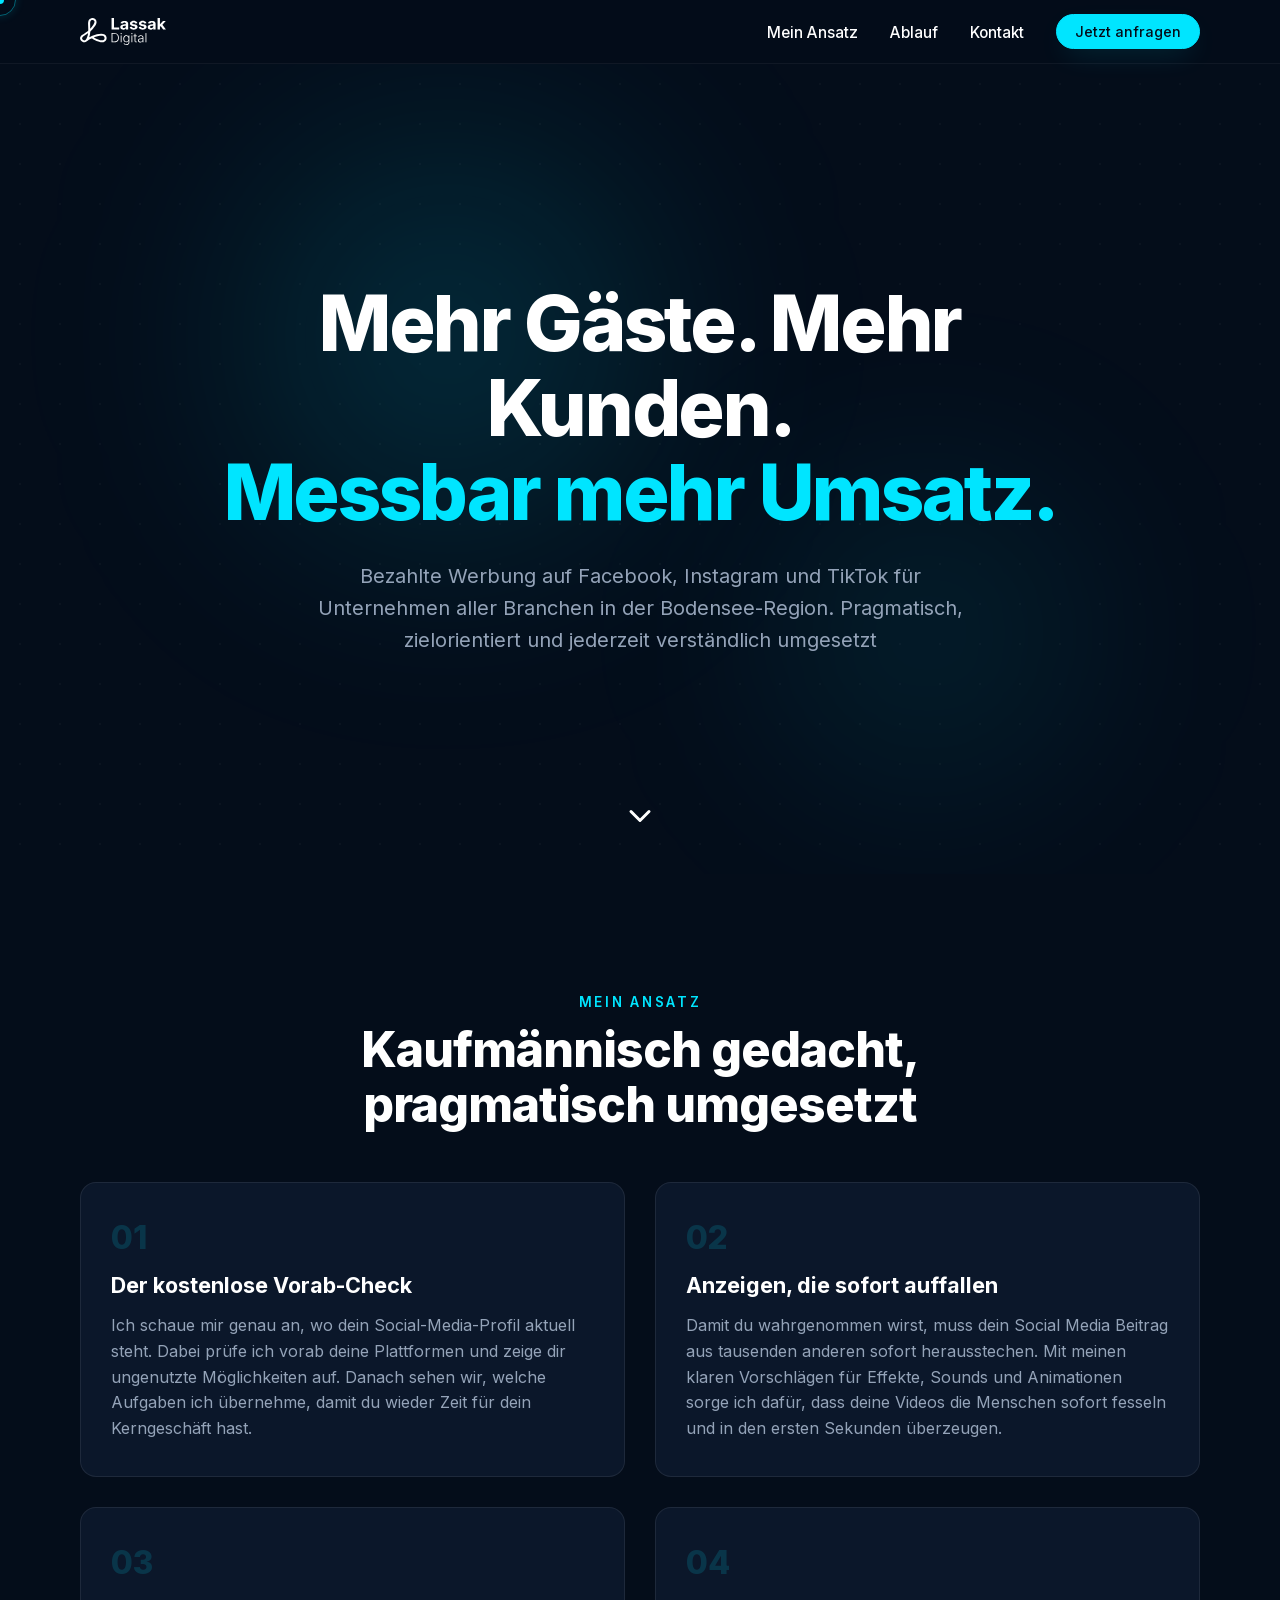
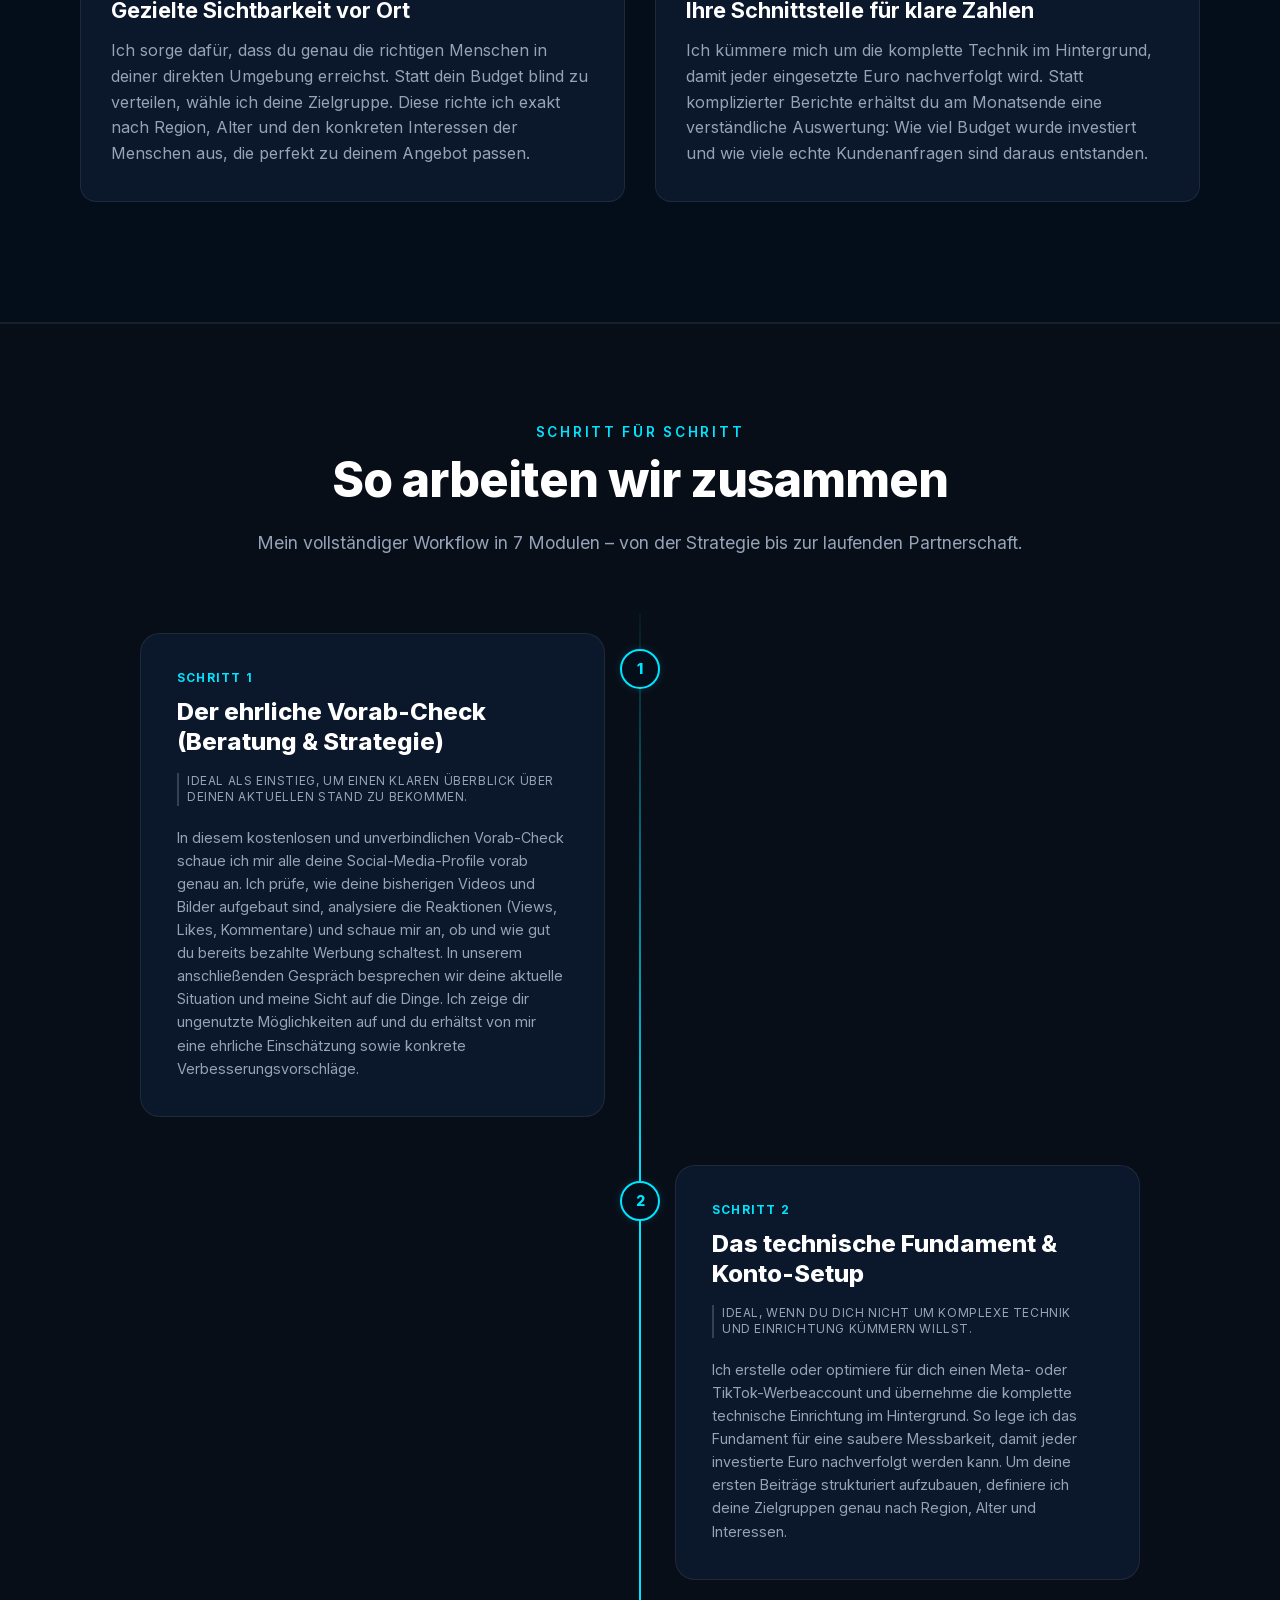
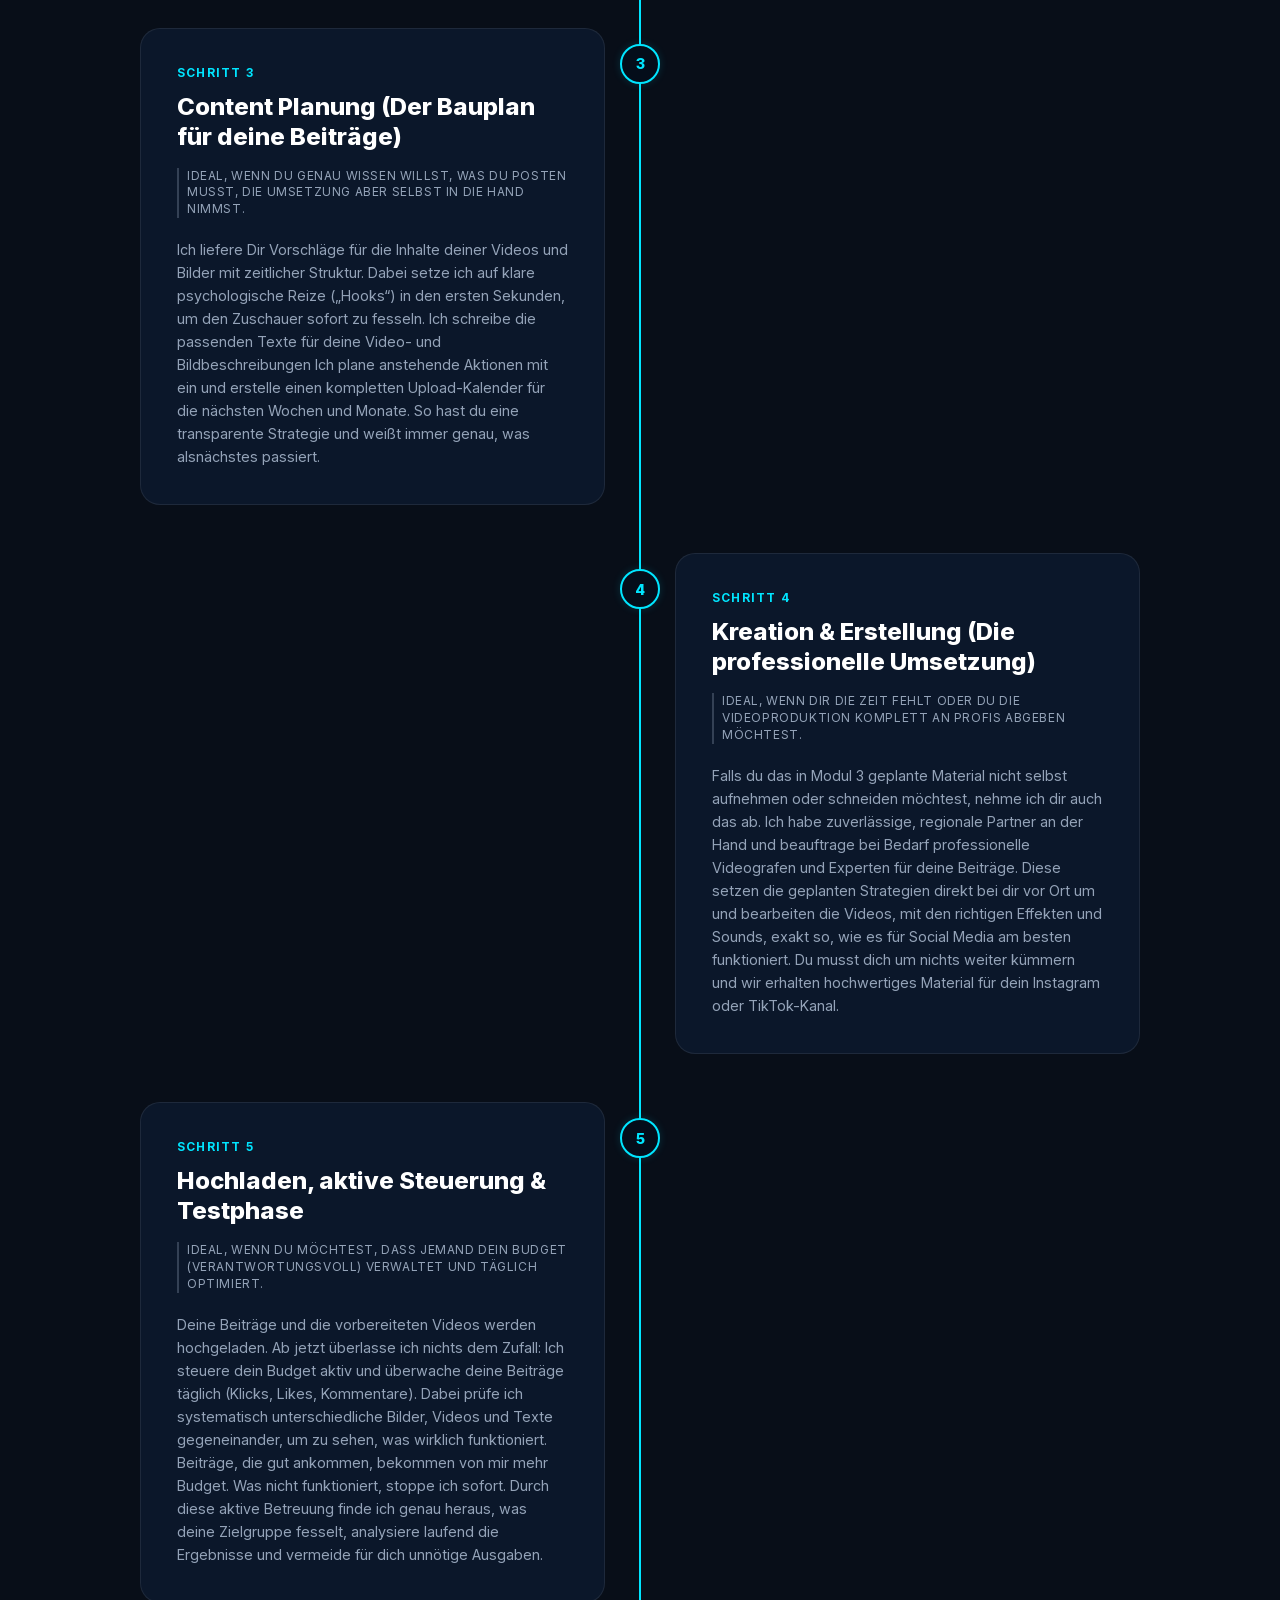
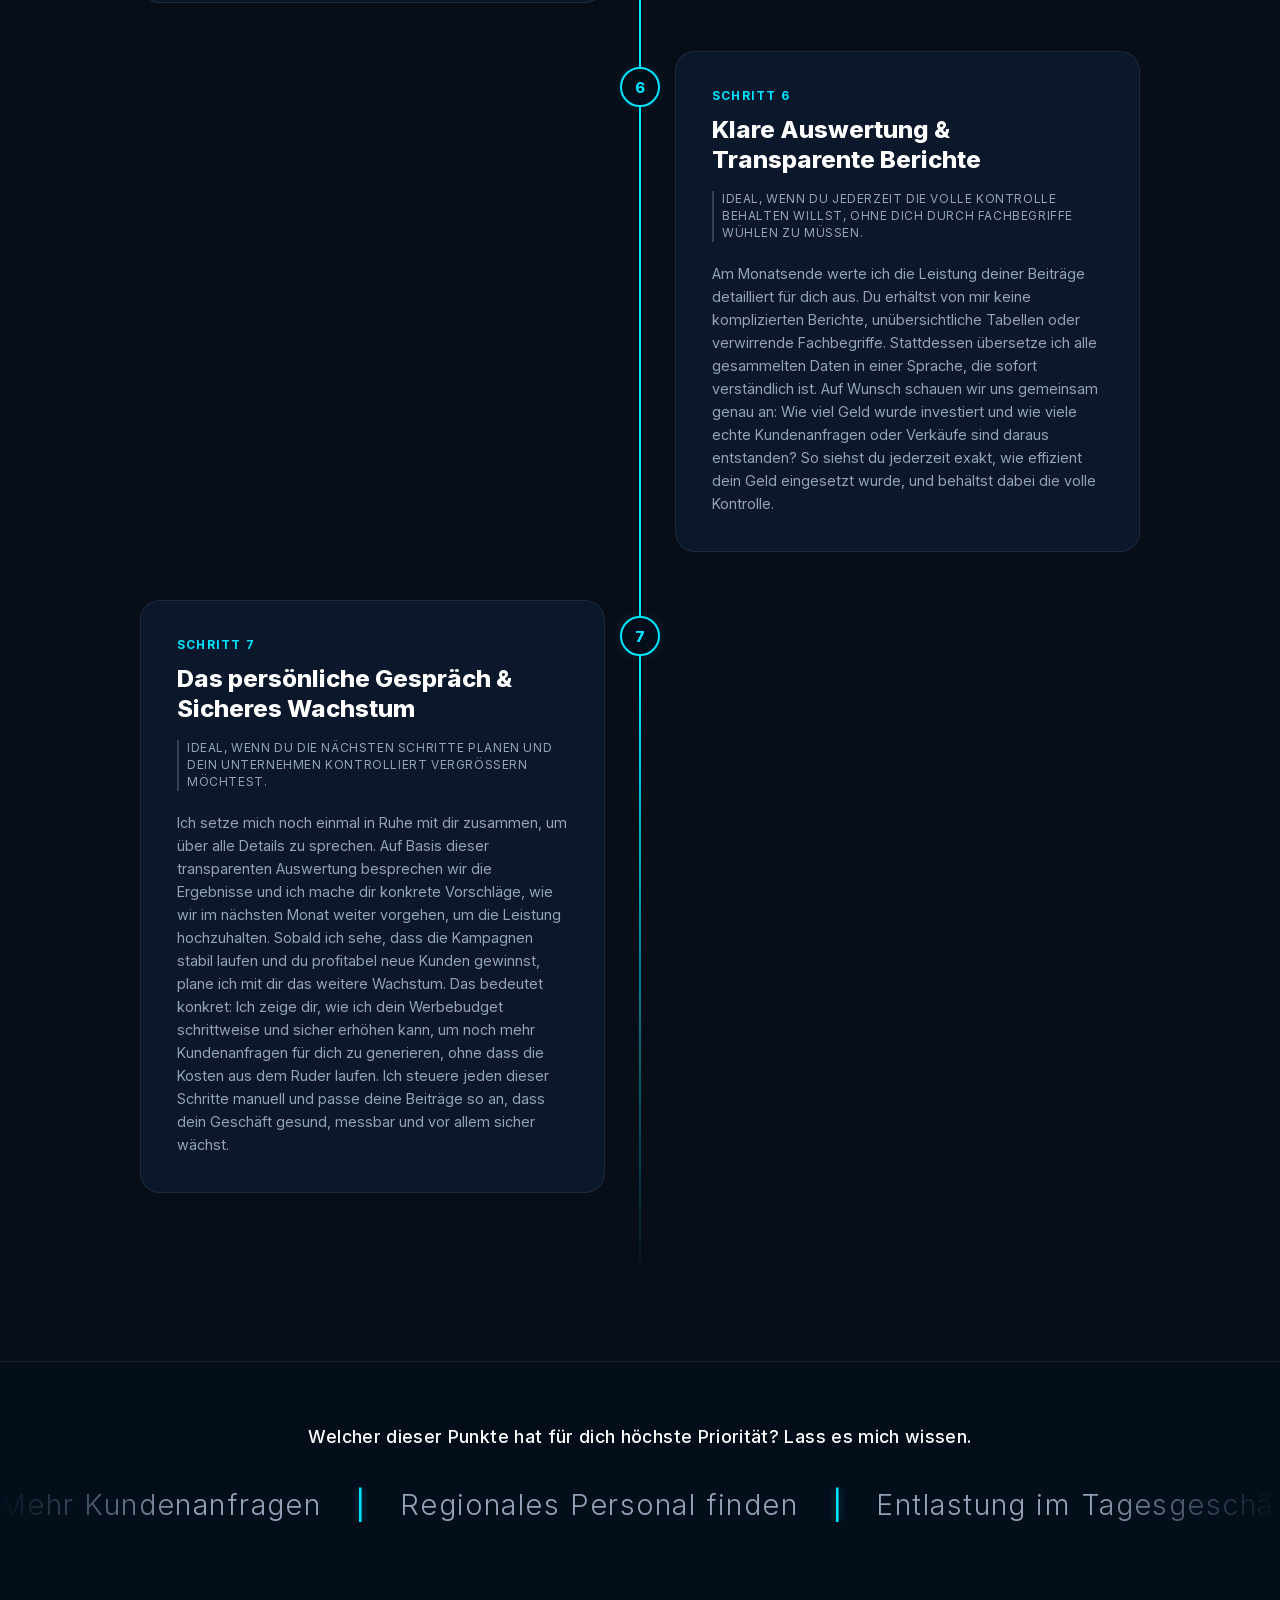
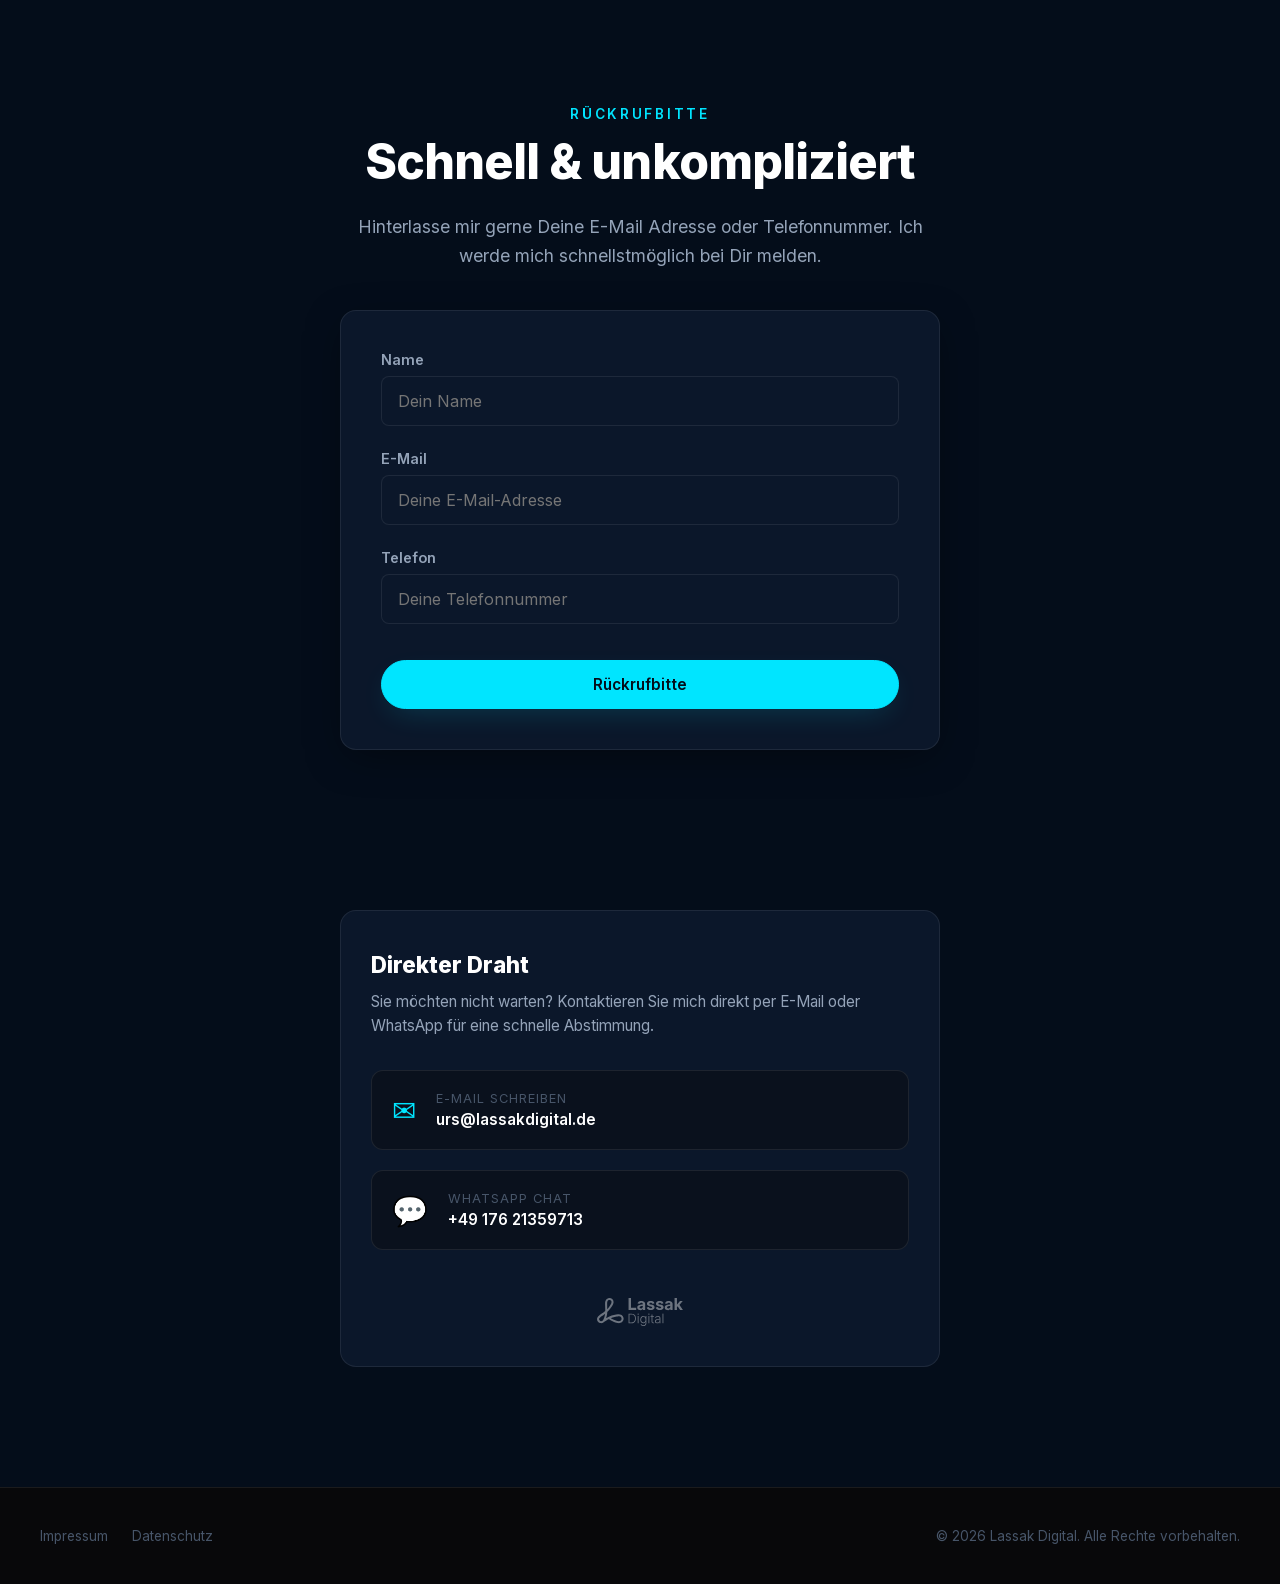
==== commit fa9f7fd8: "feat: durchlaufendes banner hinzugefuegt" ====
--- a/index.html
+++ b/index.html
@@ -185,8 +185,8 @@
         <div class="workflow-card">
           <div class="workflow-badge"></div>
           <h3 class="workflow-title">Der ehrliche Vorab-Check (Beratung &amp; Strategie)</h3>
-          <div class="workflow-target">
-            <span>Ideal als Einstieg,</span> um einen klaren Überblick über deinen aktuellen Stand zu bekommen.
+          <div class="workflow-target-label">
+            Ideal als Einstieg, um einen klaren Überblick über deinen aktuellen Stand zu bekommen.
           </div>
           <p class="workflow-desc">In diesem kostenlosen und unverbindlichen Vorab-Check schaue ich mir alle deine
             Social-Media-Profile vorab genau an. Ich prüfe, wie deine bisherigen Videos und Bilder aufgebaut sind,
@@ -202,8 +202,8 @@
         <div class="workflow-card">
           <div class="workflow-badge"></div>
           <h3 class="workflow-title">Das technische Fundament &amp; Konto-Setup</h3>
-          <div class="workflow-target">
-            <span>Ideal, wenn</span> du dich nicht um komplexe Technik und Einrichtung kümmern willst.
+          <div class="workflow-target-label">
+            Ideal, wenn du dich nicht um komplexe Technik und Einrichtung kümmern willst.
           </div>
           <p class="workflow-desc">Ich erstelle oder optimiere für dich einen Meta- oder TikTok-Werbeaccount und
             übernehme die komplette technische Einrichtung im Hintergrund. So lege ich das Fundament für eine saubere
@@ -217,8 +217,8 @@
         <div class="workflow-card">
           <div class="workflow-badge"></div>
           <h3 class="workflow-title">Content Planung (Der Bauplan für deine Beiträge)</h3>
-          <div class="workflow-target">
-            <span>Ideal, wenn</span> du genau wissen willst, was du posten musst, die Umsetzung aber selbst in die Hand
+          <div class="workflow-target-label">
+            Ideal, wenn du genau wissen willst, was du posten musst, die Umsetzung aber selbst in die Hand
             nimmst.
           </div>
           <p class="workflow-desc">
@@ -236,8 +236,8 @@
         <div class="workflow-card">
           <div class="workflow-badge"></div>
           <h3 class="workflow-title">Kreation &amp; Erstellung (Die professionelle Umsetzung)</h3>
-          <div class="workflow-target">
-            <span>Ideal, wenn</span> dir die Zeit fehlt oder du die Videoproduktion komplett an Profis abgeben möchtest.
+          <div class="workflow-target-label">
+            Ideal, wenn dir die Zeit fehlt oder du die Videoproduktion komplett an Profis abgeben möchtest.
           </div>
           <p class="workflow-desc">Falls du das in Modul 3 geplante Material nicht selbst aufnehmen oder schneiden
             möchtest, nehme ich dir auch das ab. Ich habe zuverlässige, regionale Partner an der Hand und beauftrage bei
@@ -253,8 +253,8 @@
         <div class="workflow-card">
           <div class="workflow-badge"></div>
           <h3 class="workflow-title">Hochladen, aktive Steuerung &amp; Testphase</h3>
-          <div class="workflow-target">
-            <span>Ideal, wenn</span> du möchtest, dass jemand dein Budget (verantwortungsvoll) verwaltet und täglich
+          <div class="workflow-target-label">
+            Ideal, wenn du möchtest, dass jemand dein Budget (verantwortungsvoll) verwaltet und täglich
             optimiert.
           </div>
           <p class="workflow-desc">Deine Beiträge und die vorbereiteten Videos werden hochgeladen. Ab jetzt überlasse
@@ -271,8 +271,8 @@
         <div class="workflow-card">
           <div class="workflow-badge"></div>
           <h3 class="workflow-title">Klare Auswertung &amp; Transparente Berichte</h3>
-          <div class="workflow-target">
-            <span>Ideal, wenn</span> du jederzeit die volle Kontrolle behalten willst, ohne dich durch
+          <div class="workflow-target-label">
+            Ideal, wenn du jederzeit die volle Kontrolle behalten willst, ohne dich durch
             Fachbegriffe wühlen zu müssen.
           </div>
           <p class="workflow-desc">Am Monatsende werte ich die Leistung deiner Beiträge detailliert für dich
@@ -289,8 +289,8 @@
         <div class="workflow-card">
           <div class="workflow-badge"></div>
           <h3 class="workflow-title">Das persönliche Gespräch &amp; Sicheres Wachstum</h3>
-          <div class="workflow-target">
-            <span>Ideal, wenn</span> du die nächsten Schritte planen und dein Unternehmen kontrolliert vergrößern
+          <div class="workflow-target-label">
+            Ideal, wenn du die nächsten Schritte planen und dein Unternehmen kontrolliert vergrößern
             möchtest.
           </div>
           <p class="workflow-desc">Ich setze mich noch einmal in Ruhe mit dir zusammen, um über alle Details zu
@@ -305,6 +305,14 @@
       </li>
     </ol>
   </section>
+
+  <!-- PRIORITY BANNER -->
+  <div class="priority-banner reveal">
+    <p class="priority-headline">Welcher dieser Punkte hat für dich höchste Priorität? Lass es mich wissen.</p>
+    <div class="marquee">
+      <div class="marquee-content">Mehr Kundenanfragen <span class="marquee-separator">|</span> Regionales Personal finden <span class="marquee-separator">|</span> Entlastung im Tagesgeschäft <span class="marquee-separator">|</span> Lokale Sichtbarkeit <span class="marquee-separator">|</span> Wunschkunden ansprechen <span class="marquee-separator">|</span> Mehr Kundenanfragen <span class="marquee-separator">|</span> Regionales Personal finden <span class="marquee-separator">|</span> Entlastung im Tagesgeschäft <span class="marquee-separator">|</span> Lokale Sichtbarkeit <span class="marquee-separator">|</span> Wunschkunden ansprechen <span class="marquee-separator">|</span></div>
+    </div>
+  </div>
 
   <!-- CALLBACK FORM SECTION -->
   <section id="callback-form" class="callback-section reveal">
--- a/style.css
+++ b/style.css
@@ -265,10 +265,10 @@
   align-items: center;
   justify-content: space-between;
   padding: 12px 20px;
-  background-color: rgba(10, 10, 12, 0.75);
-  backdrop-filter: blur(16px);
-  -webkit-backdrop-filter: blur(16px);
-  border-bottom: 1px solid var(--border-color);
+  background-color: rgba(4, 13, 26, 0.85);
+  backdrop-filter: blur(12px);
+  -webkit-backdrop-filter: blur(12px);
+  border-bottom: 1px solid rgba(255, 255, 255, 0.05);
   transition: background-color var(--transition-smooth);
 }
 
@@ -281,7 +281,7 @@
 @media (min-width: 1024px) {
   nav {
     padding: 14px 80px;
-    background-color: rgba(10, 10, 12, 0.85);
+    background-color: rgba(4, 13, 26, 0.85);
   }
 }
 
@@ -804,20 +804,15 @@
   }
 }
 
-.workflow-target {
-  font-size: 0.9rem;
+.workflow-target-label {
+  font-size: 0.75rem;
+  text-transform: uppercase;
+  letter-spacing: 0.05em;
   color: var(--text-secondary);
-  background-color: rgba(10, 10, 12, 0.5);
-  border: 1px solid var(--border-color);
-  padding: 14px 18px;
-  border-radius: 8px;
-  margin-bottom: 20px;
-  line-height: 1.5;
-}
-
-.workflow-target span {
-  font-weight: 700;
-  color: var(--text-primary);
+  border-left: 2px solid rgba(148, 163, 184, 0.3);
+  padding-left: 8px;
+  margin-bottom: 1.25rem;
+  line-height: 1.4;
 }
 
 .workflow-desc {
@@ -1052,6 +1047,61 @@
 }
 
 /* --------------------------------------------------------------------------
+   Priority Banner (Infinite Marquee)
+   -------------------------------------------------------------------------- */
+.priority-banner {
+  padding: 4rem 0;
+  text-align: center;
+  overflow: hidden;
+  width: 100%;
+}
+
+.priority-headline {
+  color: var(--text-primary);
+  font-family: var(--font-body);
+  font-size: 1.1rem;
+  margin-bottom: 2.5rem;
+  font-weight: 500;
+  letter-spacing: 0.02em;
+}
+
+.marquee {
+  overflow: hidden;
+  width: 100%;
+  white-space: nowrap;
+  position: relative;
+  /* Premium horizontal fade-out gradient mask */
+  mask-image: linear-gradient(to right, transparent, #000 15%, #000 85%, transparent);
+  -webkit-mask-image: linear-gradient(to right, transparent, #000 15%, #000 85%, transparent);
+}
+
+.marquee-content {
+  display: inline-block;
+  font-family: var(--font-body);
+  font-size: 1.8rem;
+  font-weight: 300;
+  color: var(--text-secondary);
+  animation: marquee-scroll 25s linear infinite;
+  letter-spacing: 0.05em;
+}
+
+.marquee-separator {
+  color: var(--accent);
+  font-weight: 400;
+  padding: 0 1.5rem;
+  text-shadow: 0 0 8px var(--accent-glow);
+}
+
+@keyframes marquee-scroll {
+  0% {
+    transform: translateX(0);
+  }
+  100% {
+    transform: translateX(-50%);
+  }
+}
+
+/* --------------------------------------------------------------------------
    Footer Section
    -------------------------------------------------------------------------- */
 footer {
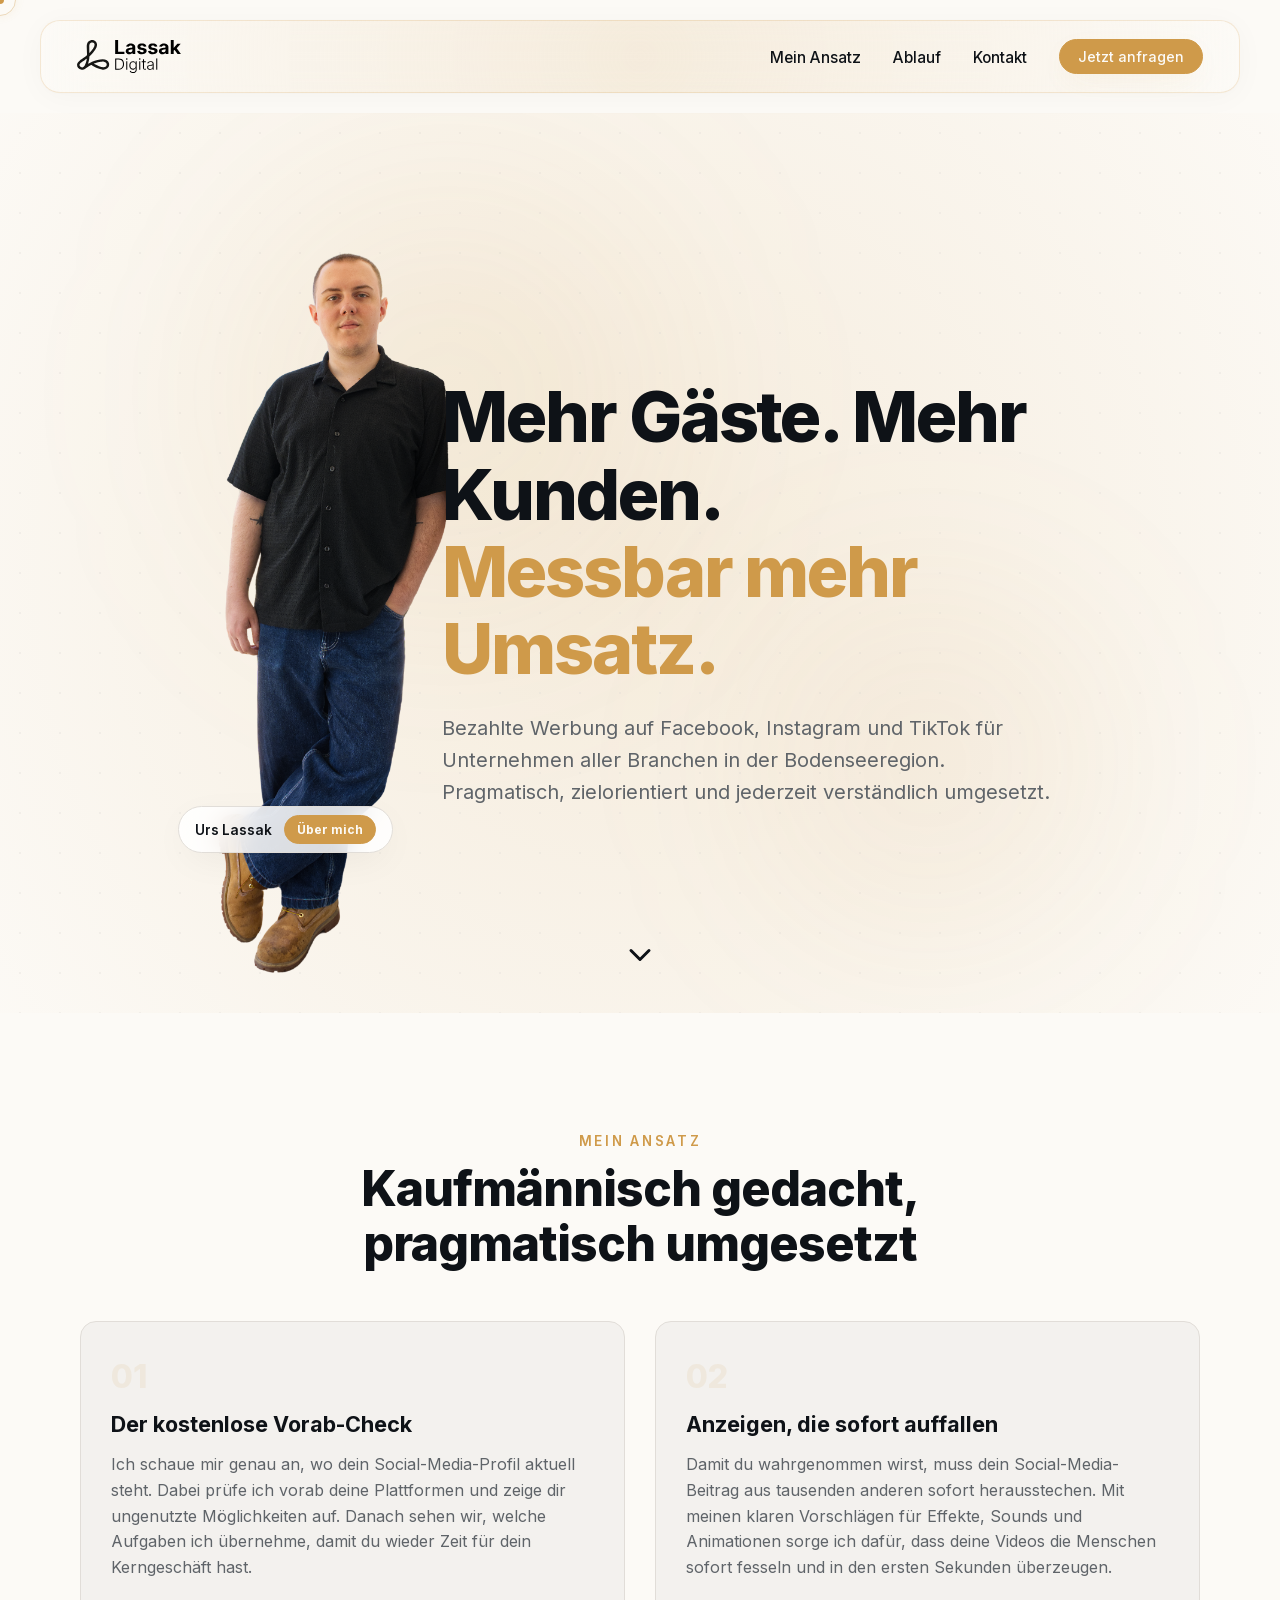
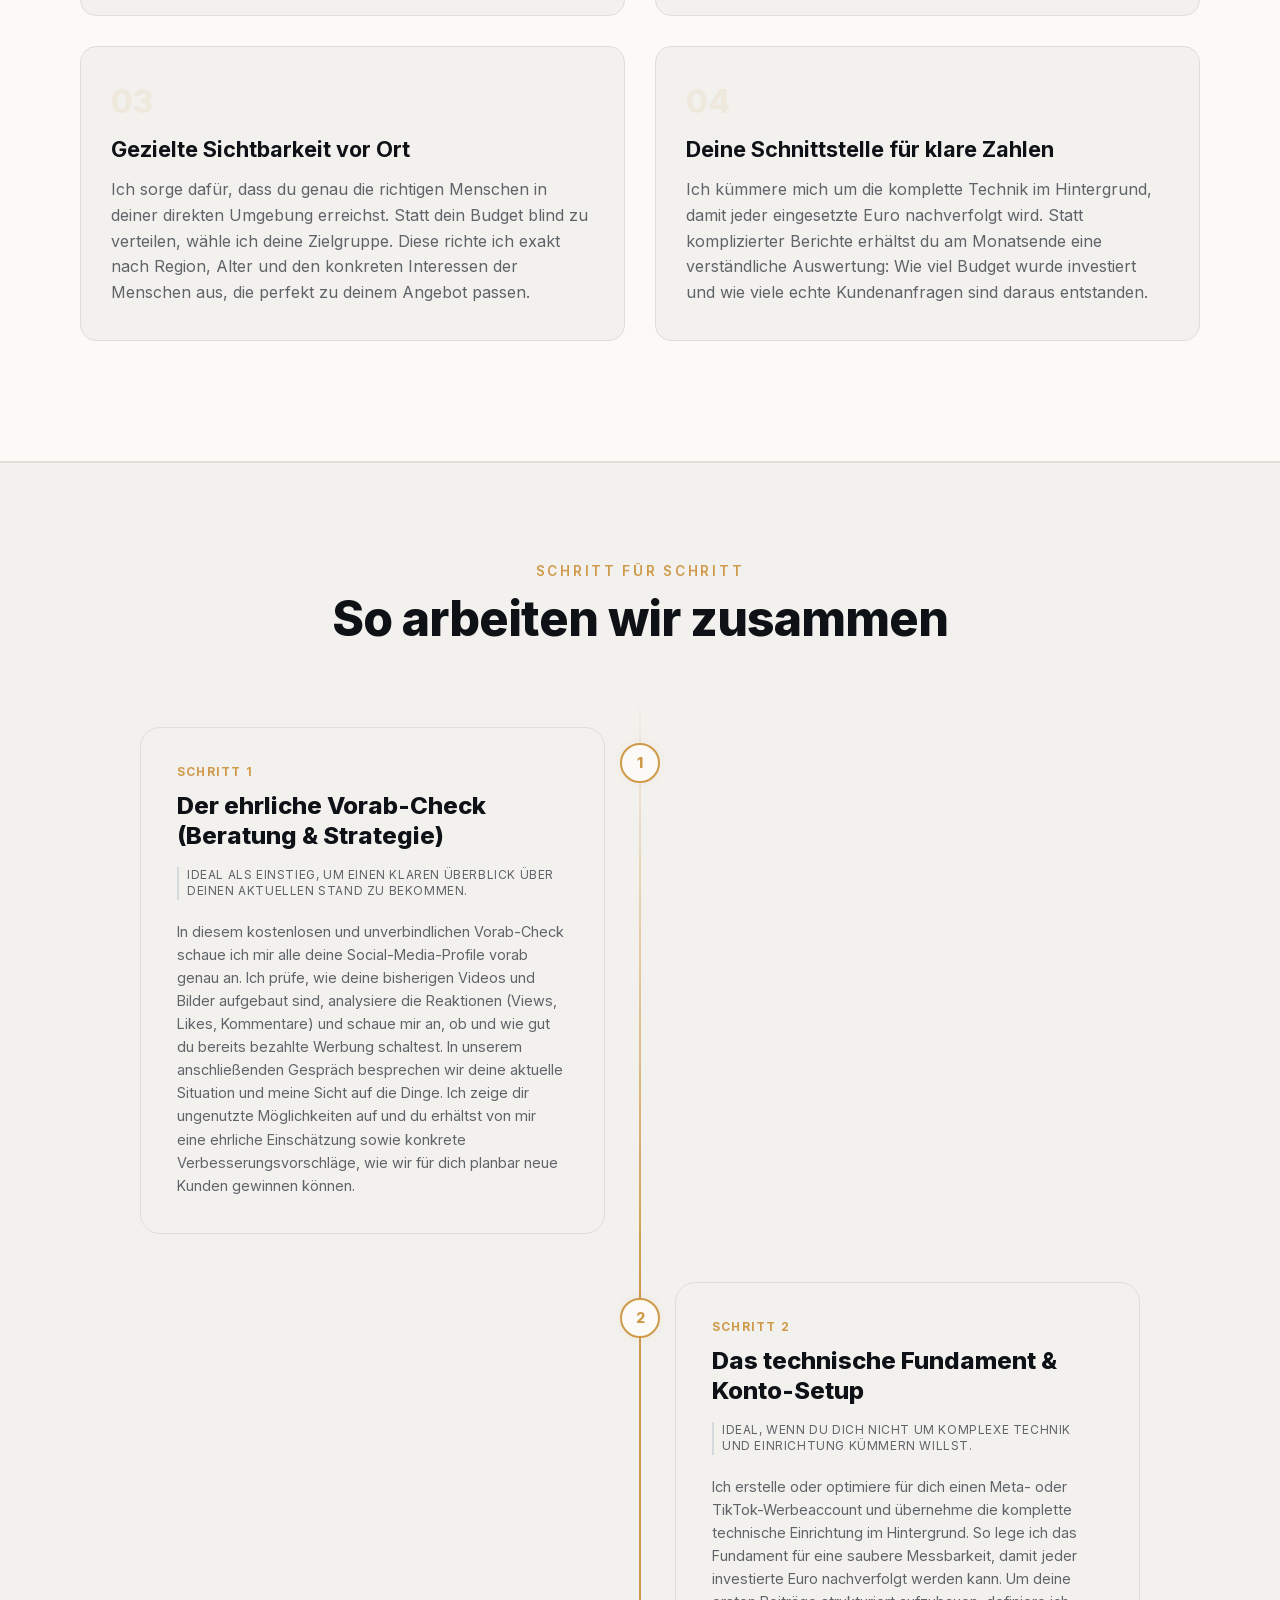
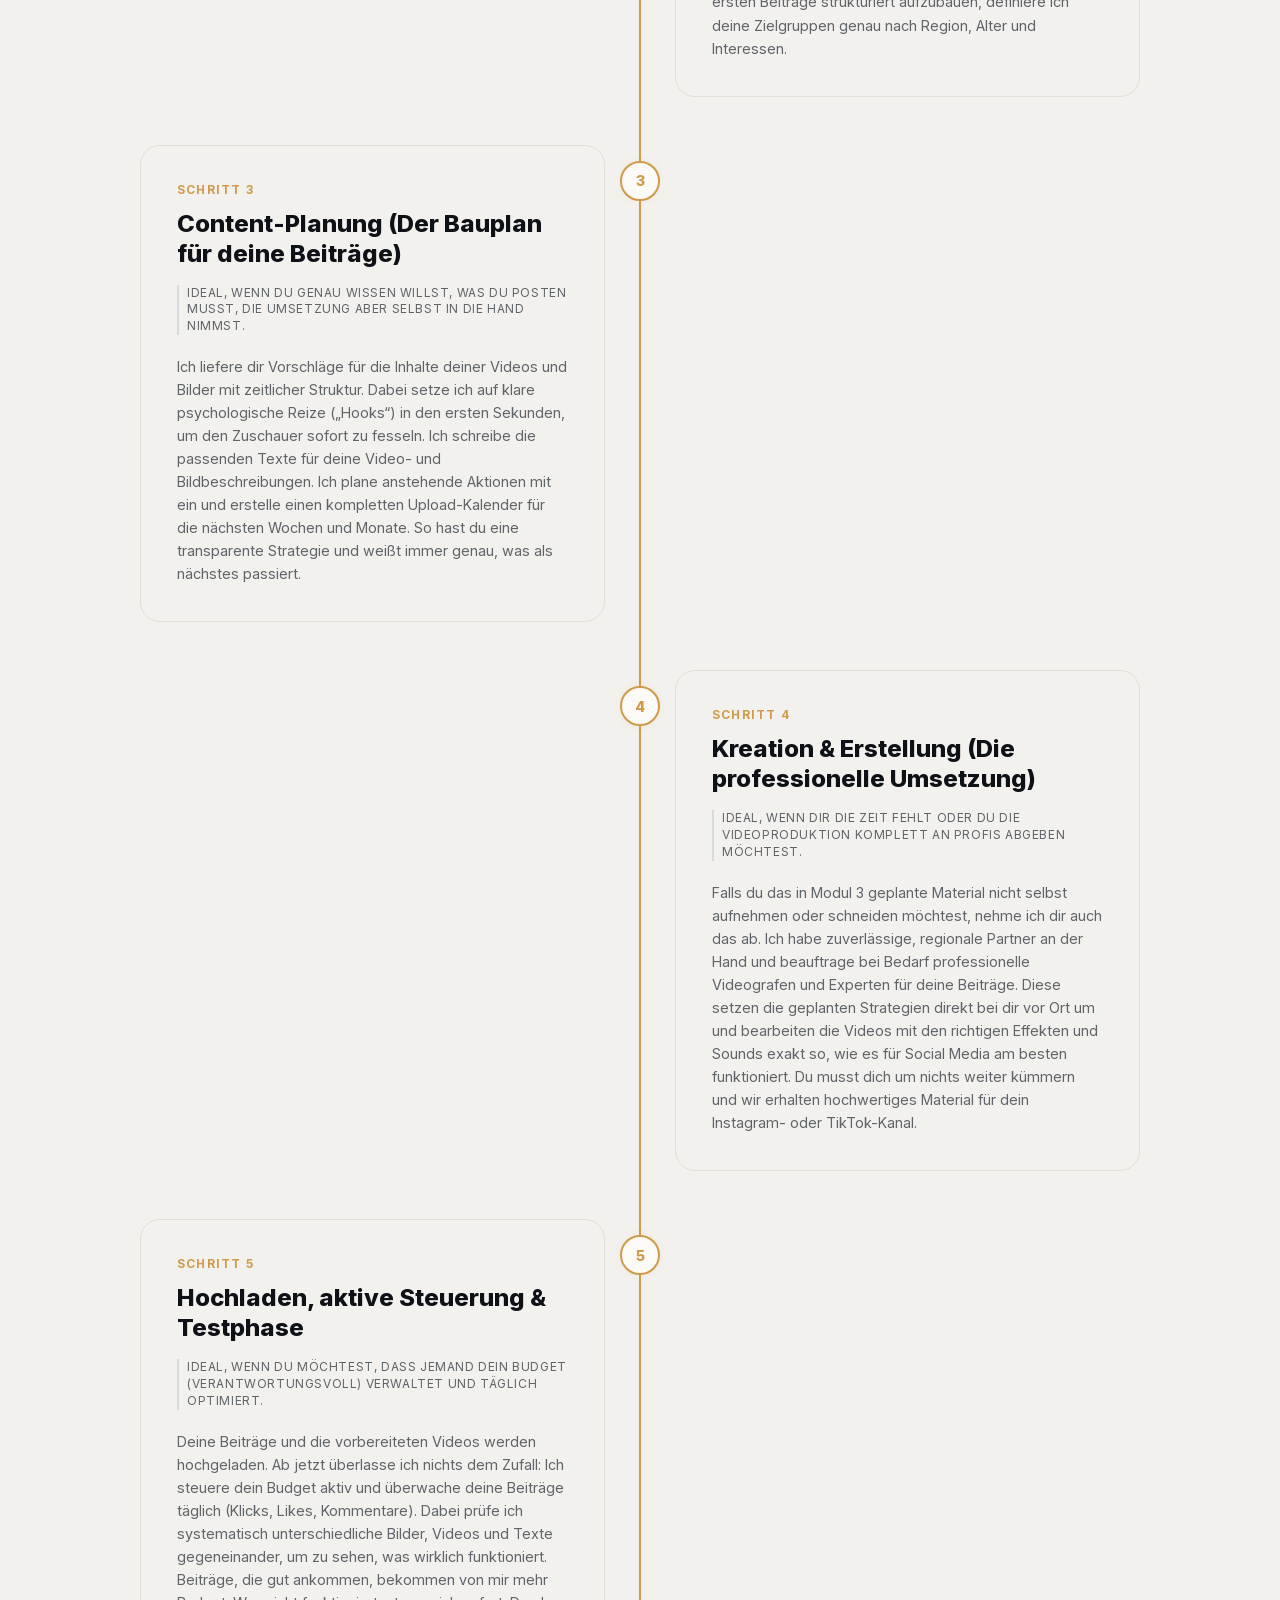
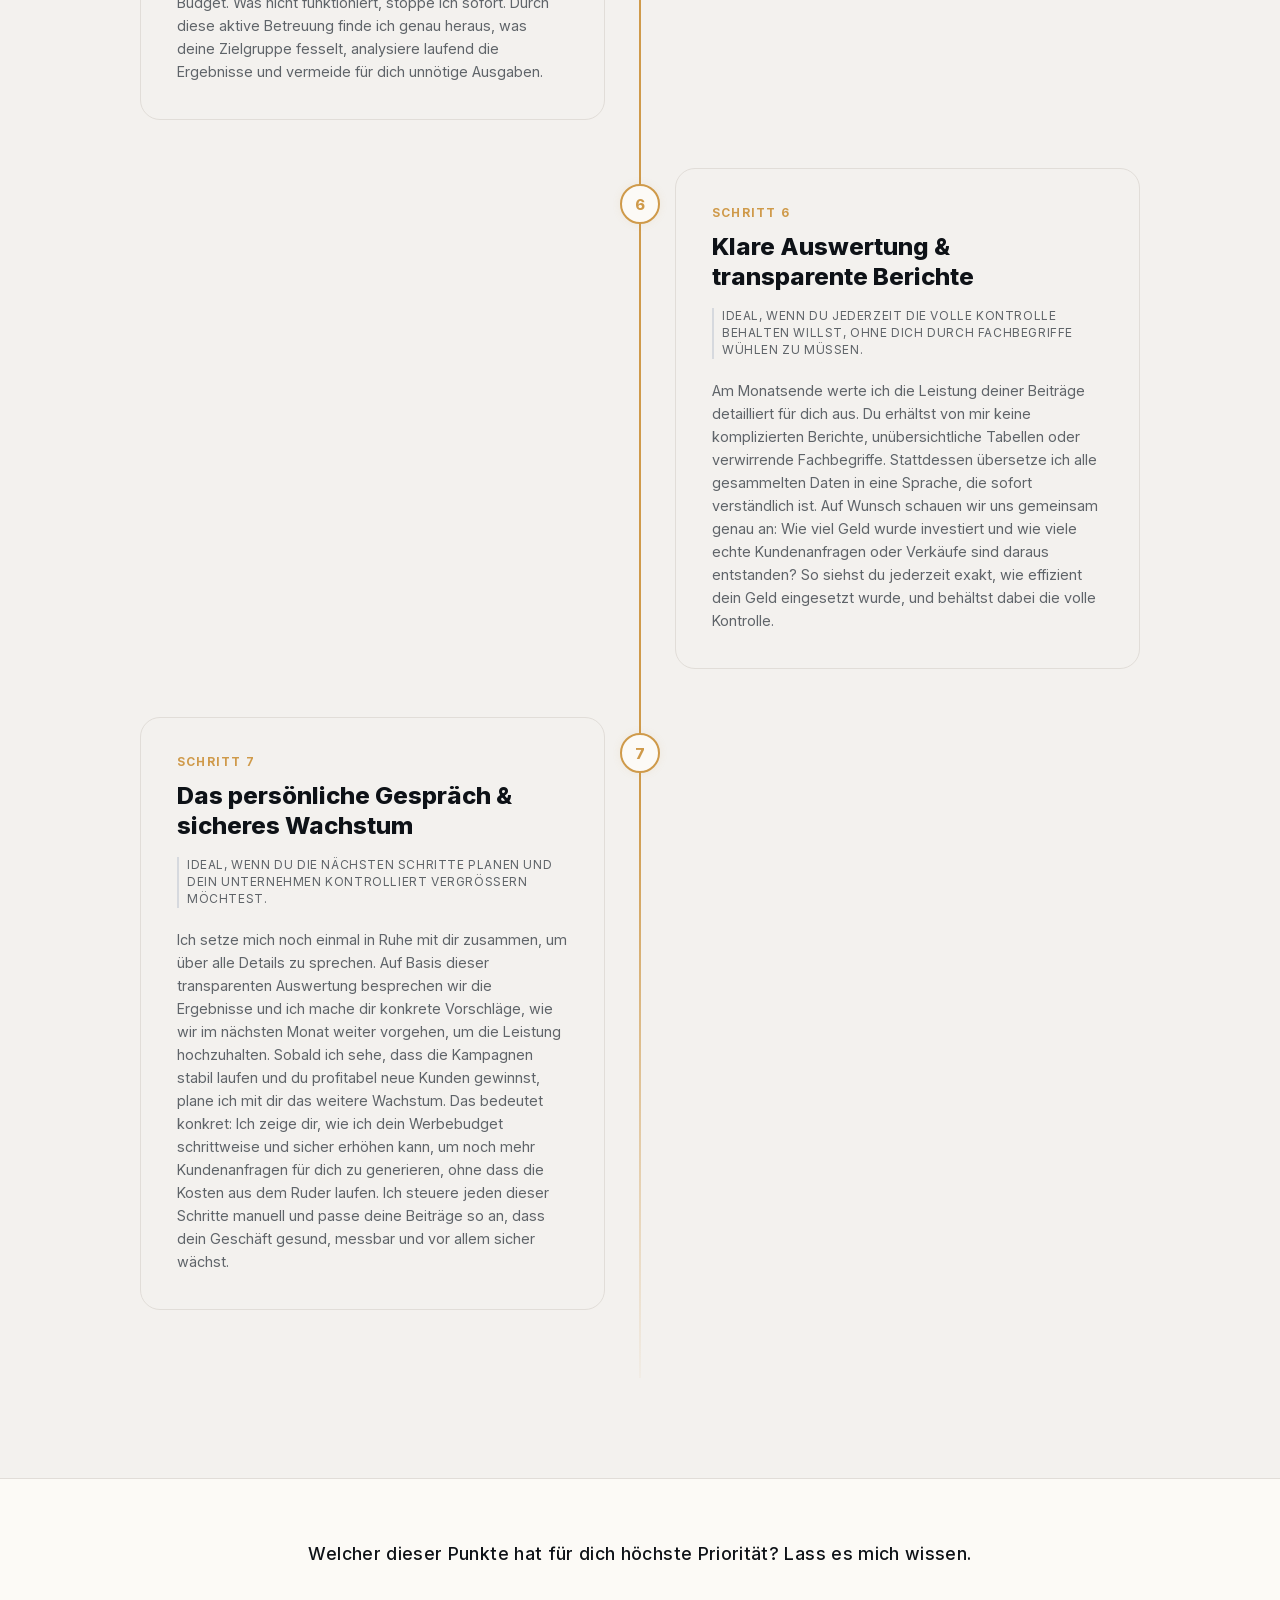
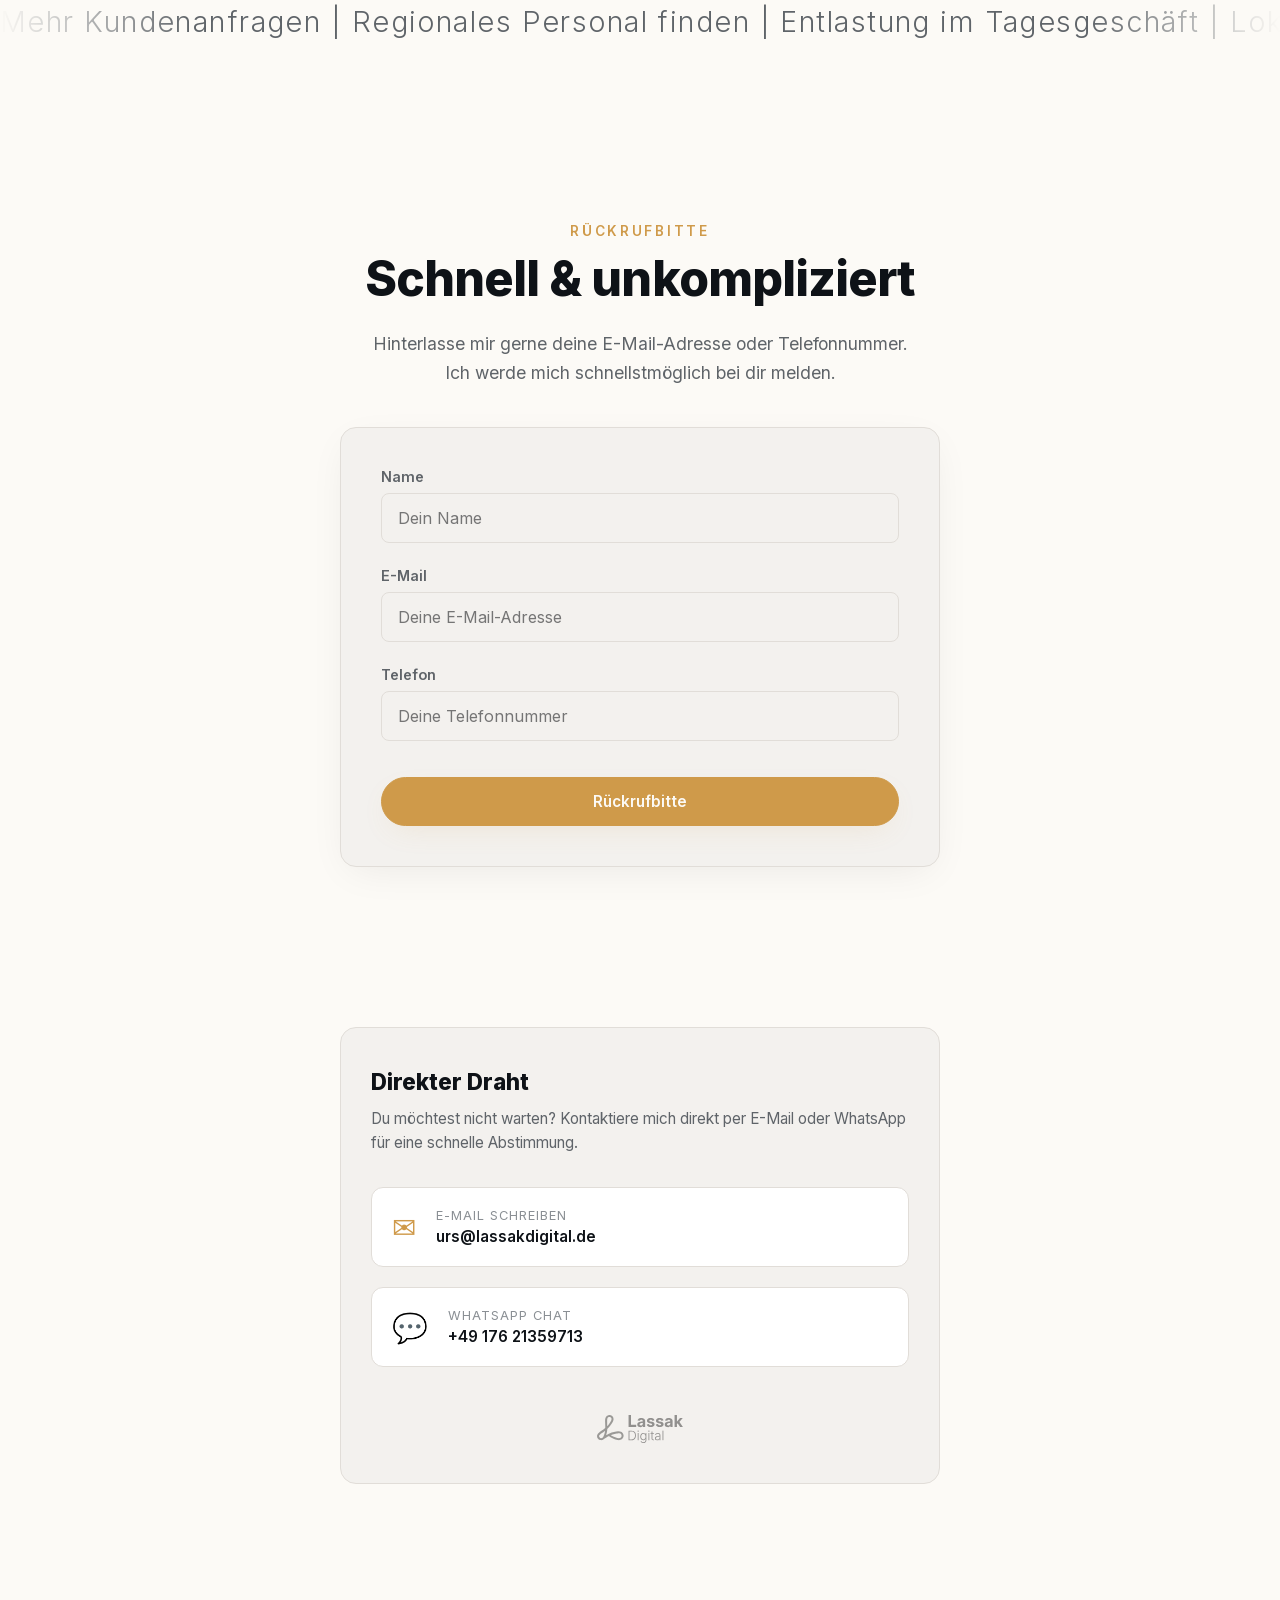
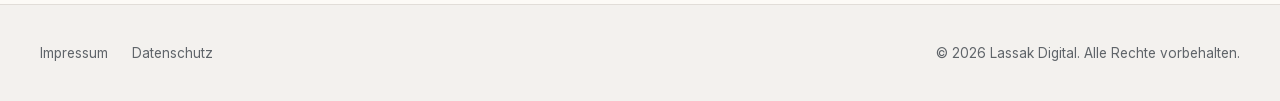
==== commit bb670cda: "foto lightmode" ====
--- a/index.html
+++ b/index.html
@@ -4,18 +4,18 @@
 <head>
   <meta charset="UTF-8">
   <meta name="viewport" content="width=device-width, initial-scale=1.0">
-  <title>Urs Lassak — Messbare Neukundengewinnung für Unternehmen in der Bodensee-Region</title>
+  <title>Urs Lassak — Messbare Neukundengewinnung für Unternehmen in der Bodenseeregion</title>
   <meta name="description"
-    content="Urs Lassak (Lassak Digital): Professionelle Neukundengewinnung &amp; Social Ads (Facebook, Instagram, TikTok) für Unternehmen in der Bodensee-Region. Jetzt Vorab-Check anfordern!">
+    content="Urs Lassak (Lassak Digital): Professionelle Neukundengewinnung &amp; Social Ads (Facebook, Instagram, TikTok) für Unternehmen in der Bodenseeregion. Jetzt Vorab-Check anfordern!">
   <link rel="canonical" href="https://www.lassakdigital.de/">
   <meta name="robots" content="index, follow">
 
   <!-- Open Graph / Facebook -->
   <meta property="og:type" content="website">
   <meta property="og:url" content="https://www.lassakdigital.de/">
-  <meta property="og:title" content="Urs Lassak — Messbare Neukundengewinnung für Unternehmen in der Bodensee-Region">
+  <meta property="og:title" content="Urs Lassak — Messbare Neukundengewinnung für Unternehmen in der Bodenseeregion">
   <meta property="og:description"
-    content="Bezahlte Werbung auf Facebook, Instagram und TikTok für Unternehmen in der Bodensee-Region. Pragmatisch und zielorientiert umgesetzt.">
+    content="Bezahlte Werbung auf Facebook, Instagram und TikTok für Unternehmen in der Bodenseeregion. Pragmatisch und zielorientiert umgesetzt.">
   <meta property="og:image" content="https://www.lassakdigital.de/logo.png">
   <meta property="og:locale" content="de_DE">
   <meta property="og:site_name" content="Lassak Digital">
@@ -23,9 +23,9 @@
   <!-- Twitter -->
   <meta name="twitter:card" content="summary_large_image">
   <meta name="twitter:url" content="https://www.lassakdigital.de/">
-  <meta name="twitter:title" content="Urs Lassak — Messbare Neukundengewinnung für Unternehmen in der Bodensee-Region">
+  <meta name="twitter:title" content="Urs Lassak — Messbare Neukundengewinnung für Unternehmen in der Bodenseeregion">
   <meta name="twitter:description"
-    content="Bezahlte Werbung auf Facebook, Instagram und TikTok für Unternehmen in der Bodensee-Region. Pragmatisch und zielorientiert umgesetzt.">
+    content="Bezahlte Werbung auf Facebook, Instagram und TikTok für Unternehmen in der Bodenseeregion. Pragmatisch und zielorientiert umgesetzt.">
   <meta name="twitter:image" content="https://www.lassakdigital.de/logo.png">
 
   <!-- Structured Data (JSON-LD) -->
@@ -53,9 +53,9 @@
     },
     "areaServed": {
       "@type": "AdministrativeArea",
-      "name": "Bodensee-Region"
+      "name": "Bodenseeregion"
     },
-    "description": "Bezahlte Werbung auf Facebook, Instagram und TikTok für Unternehmen aller Branchen in der Bodensee-Region. Pragmatisch und zielorientiert.",
+    "description": "Bezahlte Werbung auf Facebook, Instagram und TikTok für Unternehmen aller Branchen in der Bodenseeregion. Pragmatisch und zielorientiert.",
     "sameAs": [
       "https://wa.me/4917621359713"
     ]
@@ -69,7 +69,6 @@
   <link rel="shortcut icon" href="favicon.ico" />
   <link rel="apple-touch-icon" sizes="180x180" href="apple-touch-icon.png" />
   <meta name="apple-mobile-web-app-title" content="LassakDigi" />
-  <link rel="manifest" href="site.webmanifest" />
 </head>
 
 <body>
@@ -81,7 +80,7 @@
   <!-- NAVIGATION -->
   <nav>
     <div class="nav-logo">
-      <a href="#"><img src="images/logo_lassakdigital-white.svg" alt="Lassak Digital Logo"></a>
+      <a href="#"><img src="images/logo_lassakdigital-black.svg" alt="Lassak Digital Logo"></a>
     </div>
     <button class="nav-toggle" id="navToggle" aria-label="Menü öffnen" aria-expanded="false">
       <span></span>
@@ -102,16 +101,26 @@
     <div class="hero-glow"></div>
     <div class="hero-glow2"></div>
 
-    <div class="hero-content reveal">
-      <h1>
-        Mehr Gäste. Mehr Kunden.<br>
-        <span class="accent">Messbar mehr Umsatz.</span>
-      </h1>
-
-      <p class="hero-sub">
-        Bezahlte Werbung auf Facebook, Instagram und TikTok für Unternehmen aller Branchen in der Bodensee-Region.
-        Pragmatisch, zielorientiert und jederzeit verständlich umgesetzt
-      </p>
+    <div class="hero-container">
+      <div class="hero-content reveal">
+        <h1>
+          Mehr Gäste. Mehr Kunden.<br>
+          <span class="accent">Messbar mehr Umsatz.</span>
+        </h1>
+
+        <p class="hero-sub">
+          Bezahlte Werbung auf Facebook, Instagram und TikTok für Unternehmen aller Branchen in der Bodenseeregion.
+          Pragmatisch, zielorientiert und jederzeit verständlich umgesetzt.
+        </p>
+      </div>
+
+      <div class="hero-image-wrapper reveal">
+        <img src="images/urs_lassak.png" alt="Urs Lassak" class="hero-img">
+        <div class="hero-name-tag">
+          <span>Urs Lassak</span>
+          <button id="openAboutModal" class="btn-about" aria-haspopup="dialog">Über mich</button>
+        </div>
+      </div>
     </div>
 
     <!-- Scroll Down Arrow -->
@@ -143,7 +152,7 @@
         <div class="process-card reveal">
           <div class="process-num">02</div>
           <h3>Anzeigen, die sofort auffallen</h3>
-          <p>Damit du wahrgenommen wirst, muss dein Social Media Beitrag aus tausenden anderen sofort herausstechen. Mit
+          <p>Damit du wahrgenommen wirst, muss dein Social-Media-Beitrag aus tausenden anderen sofort herausstechen. Mit
             meinen klaren Vorschlägen für Effekte, Sounds und Animationen sorge ich dafür, dass deine Videos die
             Menschen
             sofort fesseln und in den ersten Sekunden überzeugen.</p>
@@ -159,7 +168,7 @@
         <!-- Kasten 4 -->
         <div class="process-card reveal">
           <div class="process-num">04</div>
-          <h3>Ihre Schnittstelle für klare Zahlen</h3>
+          <h3>Deine Schnittstelle für klare Zahlen</h3>
           <p>Ich kümmere mich um die komplette Technik im Hintergrund, damit jeder eingesetzte Euro nachverfolgt wird.
             Statt komplizierter Berichte erhältst du am Monatsende eine verständliche Auswertung: Wie viel Budget wurde
             investiert und wie viele echte Kundenanfragen sind daraus entstanden.</p>
@@ -173,8 +182,6 @@
     <div class="workflow-header reveal">
       <div class="section-eyebrow">Schritt für Schritt</div>
       <h2 class="section-title">So arbeiten wir zusammen</h2>
-      <p class="section-subtitle">Mein vollständiger Workflow in 7 Modulen – von der Strategie bis zur laufenden
-        Partnerschaft.</p>
     </div>
 
     <!-- Timeline container -->
@@ -193,7 +200,8 @@
             analysiere die Reaktionen (Views, Likes, Kommentare) und schaue mir an, ob und wie gut du bereits bezahlte
             Werbung schaltest. In unserem anschließenden Gespräch besprechen wir deine aktuelle Situation und meine
             Sicht auf die Dinge. Ich zeige dir ungenutzte Möglichkeiten auf und du erhältst von mir eine ehrliche
-            Einschätzung sowie konkrete Verbesserungsvorschläge.</p>
+            Einschätzung sowie konkrete Verbesserungsvorschläge, wie wir für dich planbar neue Kunden gewinnen können.
+          </p>
         </div>
       </li>
 
@@ -216,18 +224,18 @@
       <li class="timeline-step reveal">
         <div class="workflow-card">
           <div class="workflow-badge"></div>
-          <h3 class="workflow-title">Content Planung (Der Bauplan für deine Beiträge)</h3>
+          <h3 class="workflow-title">Content-Planung (Der Bauplan für deine Beiträge)</h3>
           <div class="workflow-target-label">
             Ideal, wenn du genau wissen willst, was du posten musst, die Umsetzung aber selbst in die Hand
             nimmst.
           </div>
           <p class="workflow-desc">
-            Ich liefere Dir Vorschläge für die Inhalte deiner Videos und Bilder mit zeitlicher Struktur.
+            Ich liefere dir Vorschläge für die Inhalte deiner Videos und Bilder mit zeitlicher Struktur.
             Dabei setze ich auf klare psychologische Reize („Hooks“) in den ersten Sekunden, um den Zuschauer sofort zu
-            fesseln. Ich schreibe die passenden Texte für deine Video- und Bildbeschreibungen
+            fesseln. Ich schreibe die passenden Texte für deine Video- und Bildbeschreibungen.
             Ich plane anstehende Aktionen mit ein und erstelle einen kompletten Upload-Kalender für
             die nächsten Wochen und Monate. So hast du eine transparente Strategie und weißt immer genau, was
-            alsnächstes passiert.</p>
+            als nächstes passiert.</p>
         </div>
       </li>
 
@@ -242,9 +250,9 @@
           <p class="workflow-desc">Falls du das in Modul 3 geplante Material nicht selbst aufnehmen oder schneiden
             möchtest, nehme ich dir auch das ab. Ich habe zuverlässige, regionale Partner an der Hand und beauftrage bei
             Bedarf professionelle Videografen und Experten für deine Beiträge. Diese setzen die geplanten Strategien
-            direkt bei dir vor Ort um und bearbeiten die Videos, mit den richtigen Effekten und Sounds, exakt so, wie es
+            direkt bei dir vor Ort um und bearbeiten die Videos mit den richtigen Effekten und Sounds exakt so, wie es
             für Social Media am besten funktioniert. Du musst dich um nichts weiter kümmern und wir erhalten
-            hochwertiges Material für dein Instagram oder TikTok-Kanal.</p>
+            hochwertiges Material für dein Instagram- oder TikTok-Kanal.</p>
         </div>
       </li>
 
@@ -270,14 +278,14 @@
       <li class="timeline-step reveal">
         <div class="workflow-card">
           <div class="workflow-badge"></div>
-          <h3 class="workflow-title">Klare Auswertung &amp; Transparente Berichte</h3>
+          <h3 class="workflow-title">Klare Auswertung &amp; transparente Berichte</h3>
           <div class="workflow-target-label">
             Ideal, wenn du jederzeit die volle Kontrolle behalten willst, ohne dich durch
             Fachbegriffe wühlen zu müssen.
           </div>
           <p class="workflow-desc">Am Monatsende werte ich die Leistung deiner Beiträge detailliert für dich
             aus. Du erhältst von mir keine komplizierten Berichte, unübersichtliche Tabellen oder verwirrende
-            Fachbegriffe. Stattdessen übersetze ich alle gesammelten Daten in einer Sprache, die sofort
+            Fachbegriffe. Stattdessen übersetze ich alle gesammelten Daten in eine Sprache, die sofort
             verständlich ist. Auf Wunsch schauen wir uns gemeinsam genau an: Wie viel Geld wurde investiert und wie
             viele echte Kundenanfragen oder Verkäufe sind daraus entstanden? So siehst du jederzeit exakt, wie
             effizient dein Geld eingesetzt wurde, und behältst dabei die volle Kontrolle.</p>
@@ -288,7 +296,7 @@
       <li class="timeline-step reveal">
         <div class="workflow-card">
           <div class="workflow-badge"></div>
-          <h3 class="workflow-title">Das persönliche Gespräch &amp; Sicheres Wachstum</h3>
+          <h3 class="workflow-title">Das persönliche Gespräch &amp; sicheres Wachstum</h3>
           <div class="workflow-target-label">
             Ideal, wenn du die nächsten Schritte planen und dein Unternehmen kontrolliert vergrößern
             möchtest.
@@ -307,10 +315,14 @@
   </section>
 
   <!-- PRIORITY BANNER -->
-  <div class="priority-banner reveal">
-    <p class="priority-headline">Welcher dieser Punkte hat für dich höchste Priorität? Lass es mich wissen.</p>
+  <div class="priority-banner">
+    <h4 class="priority-headline">Welcher dieser Punkte hat für dich höchste Priorität? Lass es mich wissen.</h4>
     <div class="marquee">
-      <div class="marquee-content">Mehr Kundenanfragen <span class="marquee-separator">|</span> Regionales Personal finden <span class="marquee-separator">|</span> Entlastung im Tagesgeschäft <span class="marquee-separator">|</span> Lokale Sichtbarkeit <span class="marquee-separator">|</span> Wunschkunden ansprechen <span class="marquee-separator">|</span> Mehr Kundenanfragen <span class="marquee-separator">|</span> Regionales Personal finden <span class="marquee-separator">|</span> Entlastung im Tagesgeschäft <span class="marquee-separator">|</span> Lokale Sichtbarkeit <span class="marquee-separator">|</span> Wunschkunden ansprechen <span class="marquee-separator">|</span></div>
+      <div class="marquee-content">
+        Mehr Kundenanfragen | Regionales Personal finden | Entlastung im Tagesgeschäft | Lokale Sichtbarkeit |
+        Wunschkunden ansprechen | Mehr Kundenanfragen | Regionales Personal finden | Entlastung im Tagesgeschäft |
+        Lokale Sichtbarkeit | Wunschkunden ansprechen |
+      </div>
     </div>
   </div>
 
@@ -321,7 +333,8 @@
         <div class="section-eyebrow">Rückrufbitte</div>
         <h2 class="section-title">Schnell &amp; unkompliziert</h2>
         <p class="section-sub">
-          Hinterlasse mir gerne Deine E-Mail Adresse oder Telefonnummer. Ich werde mich schnellstmöglich bei Dir melden.
+          Hinterlasse mir gerne deine E-Mail-Adresse oder Telefonnummer.<br />
+          Ich werde mich schnellstmöglich bei dir melden.
         </p>
       </div>
 
@@ -345,7 +358,7 @@
           <button type="submit" class="btn-primary">Rückrufbitte</button>
         </form>
 
-        <div id="form-success" style="display: none;">Vielen Dank! Ich werde mich in Kürze bei Dir melden.</div>
+        <div id="form-success" style="display: none;">Vielen Dank! Ich werde mich in Kürze bei dir melden.</div>
       </div>
     </div>
   </section>
@@ -356,7 +369,7 @@
       <!-- Direct contact details -->
       <div class="contact-sidebar reveal">
         <h3>Direkter Draht</h3>
-        <p>Sie möchten nicht warten? Kontaktieren Sie mich direkt per E-Mail oder WhatsApp für eine schnelle
+        <p>Du möchtest nicht warten? Kontaktiere mich direkt per E-Mail oder WhatsApp für eine schnelle
           Abstimmung.</p>
 
         <div class="contact-methods">
@@ -378,7 +391,7 @@
         </div>
 
         <div class="contact-footer-logo">
-          <img src="images/logo_lassakdigital-white.svg" alt="Lassak Digital Logo Footer">
+          <img src="images/logo_lassakdigital-black.svg" alt="Lassak Digital Logo Footer">
         </div>
       </div>
     </div>
@@ -395,6 +408,25 @@
     </div>
   </footer>
 
+  <!-- ABOUT MODAL -->
+  <dialog id="aboutModal" class="about-modal">
+    <div class="modal-content">
+      <button class="modal-close" id="closeAboutModal" aria-label="Schließen">&times;</button>
+      <div class="modal-body">
+        <div class="modal-text">
+          <div class="section-eyebrow">Über mich</div>
+          <h2>Urs Lassak</h2>
+          <p class="lead">Gründer &amp; Inhaber von Lassak Digital</p>
+          <div class="bio-content">
+            <p>Hallo, ich bin Urs Lassak. Mit Lassak Digital helfe ich Unternehmen in der Bodenseeregion dabei, über Social Media (Facebook, Instagram und TikTok) planbar neue Kunden und qualifizierte Mitarbeiter zu gewinnen.</p>
+            <p>Mein Ansatz ist pragmatisch, ehrlich und kaufmännisch gedacht: Bei mir gibt es keine komplizierten Marketing-Floskeln, sondern messbare Ergebnisse. Du siehst am Monatsende genau, wie viele Kundenanfragen aus deinem Werbebudget entstanden sind.</p>
+            <p>Ich übernehme für dich die komplette Umsetzung: von der zielgerichteten Strategie und der Erstellung auffälliger Videoanzeigen bis zur täglichen Optimierung deiner Kampagnen im Hintergrund.</p>
+          </div>
+        </div>
+      </div>
+    </div>
+  </dialog>
+
   <script src="js/main.js"></script>
 </body>
 
--- a/style.css
+++ b/style.css
@@ -6,33 +6,37 @@
    Root Variables & Tokens
    -------------------------------------------------------------------------- */
 :root {
-  --bg-primary: #040d1a;
-  --bg-secondary: #0b172a;
-  --bg-card: rgba(11, 23, 42, 0.6);
-  --bg-card-hover: rgba(15, 32, 59, 0.85);
-  
-  --text-primary: #ffffff;
-  --text-secondary: #94a3b8;
-  --text-muted: #475569;
-  
-  --accent: #00e5ff;
-  --accent-hover: #00b8cc;
-  --accent-dim: rgba(0, 229, 255, 0.15);
-  --accent-dim-hover: rgba(0, 229, 255, 0.25);
-  --accent-glow: rgba(0, 229, 255, 0.4);
-  
-  --border-color: rgba(255, 255, 255, 0.08);
-  --border-hover: rgba(0, 229, 255, 0.25);
-  --border-glow: rgba(0, 229, 255, 0.4);
-  
+  --bg-primary: #fcfaf6;
+  --bg-secondary: #f3f1ee;
+  --bg-card: #ffffff;
+  --bg-card-hover: rgba(255, 255, 255, 0.95);
+
+  --text-primary: #0e1217;
+  --text-secondary: #5f6469;
+  --text-muted: #8a8f94;
+
+  --accent: #cf9a4a;
+  --accent-hover: #b07e38;
+  --accent-dim: rgba(207, 154, 74, 0.1);
+  --accent-dim-hover: rgba(207, 154, 74, 0.2);
+  --accent-glow: rgba(207, 154, 74, 0.35);
+
+  --border-color: #e1ddd8;
+  --border-hover: rgba(207, 154, 74, 0.35);
+  --border-glow: rgba(207, 154, 74, 0.3);
+
   --font-display: 'Inter', sans-serif;
   --font-body: 'Inter', sans-serif;
-  
+
   --transition-smooth: 0.3s cubic-bezier(0.16, 1, 0.3, 1);
   --transition-fast: 0.2s ease;
-  
-  --shadow-main: 0 10px 40px -10px rgba(0, 0, 0, 0.5);
-  --shadow-accent: 0 10px 30px -10px rgba(0, 229, 255, 0.2);
+
+  --shadow-main: 0 10px 40px -10px rgba(14, 18, 23, 0.08);
+  --shadow-accent: 0 10px 30px -10px rgba(207, 154, 74, 0.15);
+
+  /* Hero Gradient */
+  --white: #ffffff;
+  --hero-bg-gradient: radial-gradient(circle at center, rgba(207, 154, 74, 0.15) 0%, rgba(207, 154, 74, 0.05) 70%, var(--white) 140%);
 }
 
 /* --------------------------------------------------------------------------
@@ -68,7 +72,13 @@
   body {
     cursor: none;
   }
-  body a, body button, body select, body textarea, body .interactive, body iframe {
+
+  body a,
+  body button,
+  body select,
+  body textarea,
+  body .interactive,
+  body iframe {
     cursor: none;
   }
 }
@@ -88,15 +98,18 @@
 ::-webkit-scrollbar {
   width: 8px;
 }
+
 ::-webkit-scrollbar-track {
   background: var(--bg-primary);
 }
+
 ::-webkit-scrollbar-thumb {
   background: var(--bg-secondary);
   border-radius: 4px;
   border: 2px solid var(--bg-primary);
   transition: background var(--transition-fast);
 }
+
 ::-webkit-scrollbar-thumb:hover {
   background: var(--accent);
 }
@@ -104,7 +117,8 @@
 /* --------------------------------------------------------------------------
    Custom Cursor
    -------------------------------------------------------------------------- */
-.cursor, .cursor-ring {
+.cursor,
+.cursor-ring {
   position: fixed;
   top: 0;
   left: 0;
@@ -123,12 +137,13 @@
     height: 8px;
     background-color: var(--accent);
   }
+
   .cursor-ring {
     display: block;
     width: 32px;
     height: 32px;
     border: 1px solid var(--accent-glow);
-    box-shadow: 0 0 10px rgba(0, 229, 255, 0.15);
+    box-shadow: 0 0 10px var(--accent-dim);
   }
 }
 
@@ -138,8 +153,8 @@
 .reveal {
   opacity: 0;
   transform: translateY(30px);
-  transition: opacity 0.8s cubic-bezier(0.16, 1, 0.3, 1), 
-              transform 0.8s cubic-bezier(0.16, 1, 0.3, 1);
+  transition: opacity 0.8s cubic-bezier(0.16, 1, 0.3, 1),
+    transform 0.8s cubic-bezier(0.16, 1, 0.3, 1);
 }
 
 .reveal.visible {
@@ -259,34 +274,46 @@
    -------------------------------------------------------------------------- */
 nav {
   position: sticky;
-  top: 0;
+  top: 12px;
   z-index: 1000;
   display: flex;
   align-items: center;
   justify-content: space-between;
-  padding: 12px 20px;
-  background-color: rgba(4, 13, 26, 0.85);
-  backdrop-filter: blur(12px);
-  -webkit-backdrop-filter: blur(12px);
-  border-bottom: 1px solid rgba(255, 255, 255, 0.05);
-  transition: background-color var(--transition-smooth);
+  padding: 14px 20px;
+  margin: 12px auto;
+  width: calc(100% - 32px);
+  background: radial-gradient(circle at center, rgba(207, 154, 74, 0.15) 0%, rgba(252, 250, 246, 0.75) 100%);
+  backdrop-filter: blur(16px);
+  -webkit-backdrop-filter: blur(16px);
+  border: 1px solid rgba(207, 154, 74, 0.2);
+  border-radius: 16px;
+  box-shadow: 0 4px 30px rgba(14, 18, 23, 0.03), 0 1px 3px rgba(14, 18, 23, 0.02);
+  transition: all var(--transition-smooth);
 }
 
 @media (min-width: 768px) {
   nav {
-    padding: 14px 40px;
+    top: 16px;
+    margin: 16px auto;
+    width: calc(100% - 48px);
+    padding: 16px 28px;
+    border-radius: 20px;
   }
 }
 
 @media (min-width: 1024px) {
   nav {
-    padding: 14px 80px;
-    background-color: rgba(4, 13, 26, 0.85);
+    top: 20px;
+    margin: 20px auto;
+    width: calc(100% - 64px);
+    max-width: 1200px;
+    padding: 18px 36px;
+    border-radius: 20px;
   }
 }
 
 .nav-logo {
-  height: 24px;
+  height: 28px;
   display: flex;
   align-items: center;
   z-index: 1002;
@@ -295,7 +322,7 @@
 
 @media (min-width: 1024px) {
   .nav-logo {
-    height: 28px;
+    height: 34px;
   }
 }
 
@@ -331,8 +358,8 @@
   background-color: var(--text-primary);
   border-radius: 2px;
   transition: transform 0.3s cubic-bezier(0.16, 1, 0.3, 1),
-              opacity 0.3s cubic-bezier(0.16, 1, 0.3, 1),
-              background-color 0.3s cubic-bezier(0.16, 1, 0.3, 1);
+    opacity 0.3s cubic-bezier(0.16, 1, 0.3, 1),
+    background-color 0.3s cubic-bezier(0.16, 1, 0.3, 1);
 }
 
 /* Hamburger transforms on open */
@@ -357,7 +384,7 @@
   left: 0;
   width: 100%;
   height: 100vh;
-  background-color: rgba(10, 10, 12, 0.98);
+  background-color: rgba(252, 250, 246, 0.98);
   backdrop-filter: blur(24px);
   -webkit-backdrop-filter: blur(24px);
   display: flex;
@@ -371,7 +398,7 @@
   pointer-events: none;
   transform: translateY(-16px);
   transition: opacity 0.3s cubic-bezier(0.16, 1, 0.3, 1),
-              transform 0.3s cubic-bezier(0.16, 1, 0.3, 1);
+    transform 0.3s cubic-bezier(0.16, 1, 0.3, 1);
   list-style: none;
 }
 
@@ -379,6 +406,28 @@
   opacity: 1;
   pointer-events: auto;
   transform: translateY(0);
+}
+
+/* Mobile open menu reset for floating nav */
+body.mobile-open nav {
+  top: 0;
+  margin: 0;
+  width: 100%;
+  max-width: 100%;
+  border-radius: 0;
+  border: none;
+  border-bottom: 1px solid var(--border-color);
+  box-shadow: none;
+  background: transparent;
+  backdrop-filter: none;
+  -webkit-backdrop-filter: none;
+  padding: 26px 36px 14px 36px;
+}
+
+@media (min-width: 768px) {
+  body.mobile-open nav {
+    padding: 32px 52px 16px 52px;
+  }
 }
 
 .nav-menu li a {
@@ -408,6 +457,7 @@
   .nav-toggle {
     display: none;
   }
+
   .nav-menu {
     position: static;
     flex-direction: row;
@@ -422,10 +472,12 @@
     transform: none;
     gap: 32px;
   }
+
   .nav-menu li a {
     font-size: 0.95rem;
     font-weight: 500;
   }
+
   .nav-menu .nav-cta {
     margin-top: 0;
     padding: 8px 18px;
@@ -444,6 +496,7 @@
   overflow: hidden;
   padding-top: 120px;
   padding-bottom: 80px;
+  background: var(--hero-bg-gradient);
 }
 
 .hero-grid-bg {
@@ -477,7 +530,7 @@
   right: 15%;
   width: 25vw;
   height: 25vw;
-  background-color: rgba(0, 229, 255, 0.08);
+  background-color: rgba(207, 154, 74, 0.08);
   filter: blur(100px);
   border-radius: 50%;
   z-index: 1;
@@ -506,12 +559,13 @@
 @media (min-width: 768px) {
   .hero h1 {
     font-size: 4rem;
+    /* text-align: left !important; */
   }
 }
 
 @media (min-width: 1024px) {
   .hero h1 {
-    font-size: 4.8rem;
+    font-size: 4.4rem;
   }
 }
 
@@ -534,6 +588,164 @@
   }
 }
 
+.hero-container {
+  display: flex;
+  flex-direction: column;
+  position: relative;
+  align-items: flex-end;
+  width: 100%;
+  max-width: 1200px;
+  margin: 0 auto;
+  min-height: 520px;
+  padding-left: 20px;
+  padding-right: 20px;
+  z-index: 2;
+}
+
+.hero-content {
+  position: relative;
+  z-index: 2;
+  text-align: left;
+  max-width: 100%;
+  width: 65%;
+  margin-left: auto;
+  display: flex;
+  flex-direction: column;
+  align-items: flex-start;
+}
+
+.hero-image-wrapper {
+  position: absolute;
+  left: -20px;
+  top: 20px;
+  bottom: auto;
+  width: 45%;
+  max-width: 220px;
+  display: flex;
+  justify-content: flex-start;
+  align-items: flex-start;
+  z-index: 1;
+}
+
+.hero-img {
+  width: 100%;
+  height: auto;
+  max-height: 480px;
+  object-fit: contain;
+  object-position: right;
+  display: block;
+  transform: scaleX(-1);
+}
+
+.hero-name-tag {
+  position: absolute;
+  bottom: 80px;
+  left: 20px;
+  background: rgba(255, 255, 255, 0.85);
+  backdrop-filter: blur(12px);
+  -webkit-backdrop-filter: blur(12px);
+  border: 1px solid var(--border-color);
+  padding: 10px 16px;
+  border-radius: 20px;
+  display: flex;
+  flex-direction: column;
+  align-items: flex-start;
+  gap: 8px;
+  box-shadow: var(--shadow-main);
+  white-space: nowrap;
+  z-index: 3;
+  transform: scale(0.8);
+  transform-origin: left bottom;
+}
+
+.hero-name-tag span {
+  font-family: var(--font-body);
+  font-size: 0.85rem;
+  font-weight: 600;
+  color: var(--text-primary);
+}
+
+.hero-name-tag .btn-about {
+  background: var(--accent);
+  color: var(--bg-primary);
+  border: 1px solid var(--accent);
+  padding: 6px 12px;
+  border-radius: 20px;
+  font-family: var(--font-body);
+  font-size: 0.75rem;
+  font-weight: 700;
+  cursor: pointer;
+  transition: transform var(--transition-smooth), background-color var(--transition-smooth), border-color var(--transition-smooth), box-shadow var(--transition-smooth);
+}
+
+.hero-name-tag .btn-about:hover {
+  background: var(--accent-hover);
+  border-color: var(--accent-hover);
+  transform: scale(1.05);
+  box-shadow: 0 0 10px var(--accent-glow);
+}
+
+@media (min-width: 768px) {
+  .hero {
+    min-height: 100vh;
+    padding-top: 100px;
+    padding-bottom: 0;
+    display: flex;
+    align-items: center;
+  }
+
+  .hero-container {
+    flex-direction: row-reverse;
+    align-items: center;
+    justify-content: center;
+    gap: 0;
+    padding: 0 40px;
+    height: 100%;
+    min-height: 650px;
+  }
+
+  .hero-content {
+    text-align: left;
+    align-items: flex-start;
+    max-width: 620px;
+    width: auto;
+    margin-left: 0;
+    margin-bottom: 0;
+  }
+
+  .hero-image-wrapper {
+    position: relative;
+    left: auto;
+    top: auto;
+    bottom: auto;
+    width: auto;
+    max-width: 380px;
+    margin-bottom: 0;
+    margin-right: -7px;
+    margin-left: 0;
+    align-self: flex-end;
+  }
+
+  .hero-img {
+    transform: none;
+    max-height: 80vh;
+    height: 80vh;
+    width: auto;
+    object-position: center;
+  }
+
+  .hero-name-tag {
+    bottom: 120px;
+    left: -40px;
+    transform: none;
+    flex-direction: row;
+    align-items: center;
+    border-radius: 30px;
+    padding: 8px 16px;
+    gap: 12px;
+  }
+}
+
 /* Scroll-Down Button */
 .hero-scroll-btn {
   position: absolute;
@@ -559,9 +771,12 @@
 }
 
 @keyframes arrowBounce {
-  0%, 100% {
+
+  0%,
+  100% {
     transform: translateY(0);
   }
+
   50% {
     transform: translateY(10px);
   }
@@ -644,7 +859,7 @@
    Workflow Section
    -------------------------------------------------------------------------- */
 .workflow {
-  background-color: rgba(18, 18, 22, 0.3);
+  background-color: var(--bg-secondary);
   border-top: 1px solid var(--border-color);
   border-bottom: 1px solid var(--border-color);
   padding: 80px 0;
@@ -685,13 +900,11 @@
   bottom: 0;
   left: 20px;
   width: 2px;
-  background: linear-gradient(
-    to bottom,
-    rgba(0, 229, 255, 0.05),
-    var(--accent) 15%,
-    var(--accent) 85%,
-    rgba(0, 229, 255, 0.05)
-  );
+  background: linear-gradient(to bottom,
+      rgba(207, 154, 74, 0.05),
+      var(--accent) 15%,
+      var(--accent) 85%,
+      rgba(207, 154, 74, 0.05));
   z-index: 1;
 }
 
@@ -822,12 +1035,13 @@
 }
 
 @media (min-width: 768px) {
+
   /* Alternating layouts */
   .timeline-step:nth-child(odd) .workflow-card {
     margin-left: 0;
     margin-right: auto;
   }
-  
+
   .timeline-step:nth-child(even) .workflow-card {
     margin-left: auto;
     margin-right: 0;
@@ -890,7 +1104,7 @@
   display: flex;
   align-items: center;
   gap: 20px;
-  background-color: rgba(10, 10, 12, 0.4);
+  background-color: var(--bg-card);
   border: 1px solid var(--border-color);
   padding: 20px;
   border-radius: 12px;
@@ -1011,7 +1225,7 @@
   box-shadow: 0 0 0 3px var(--accent-dim);
 }
 
-.form-group input:focus + label,
+.form-group input:focus+label,
 .form-group:focus-within label {
   color: var(--accent);
 }
@@ -1040,6 +1254,7 @@
     opacity: 0;
     transform: translateY(10px);
   }
+
   to {
     opacity: 1;
     transform: translateY(0);
@@ -1096,6 +1311,7 @@
   0% {
     transform: translateX(0);
   }
+
   100% {
     transform: translateX(-50%);
   }
@@ -1106,8 +1322,9 @@
    -------------------------------------------------------------------------- */
 footer {
   border-top: 1px solid var(--border-color);
-  background-color: #08080a;
+  background-color: var(--bg-secondary);
   padding: 40px 20px;
+  color: var(--text-secondary);
 }
 
 .footer-inner {
@@ -1133,17 +1350,18 @@
 
 .footer-links a {
   font-size: 0.85rem;
-  color: var(--text-muted);
-  transition: color var(--transition-fast);
+  color: var(--text-secondary);
+  transition: all 0.3s ease;
 }
 
 .footer-links a:hover {
   color: var(--accent);
+  text-shadow: 0 0 8px var(--accent-glow);
 }
 
 .copyright {
   font-size: 0.85rem;
-  color: var(--text-muted);
+  color: var(--text-secondary);
   text-align: center;
 }
 
@@ -1239,3 +1457,123 @@
 .legal-content strong {
   color: var(--text-primary);
 }
+
+/* ==========================================================================
+   About Modal Dialog (Über mich)
+   ========================================================================== */
+.about-modal {
+  border: none;
+  background: transparent;
+  padding: 0;
+  max-width: 580px;
+  width: 90%;
+  border-radius: 16px;
+  overflow: hidden;
+  box-shadow: 0 25px 50px -12px rgba(14, 18, 23, 0.25);
+  position: fixed;
+  top: 50%;
+  left: 50%;
+  transform: translate(-50%, -50%);
+  margin: 0;
+  z-index: 10000;
+}
+
+.about-modal::backdrop {
+  background: rgba(14, 18, 23, 0.6);
+  backdrop-filter: blur(12px);
+  -webkit-backdrop-filter: blur(12px);
+}
+
+.about-modal .modal-content {
+  background: var(--bg-secondary);
+  border: 1px solid var(--border-color);
+  border-radius: 16px;
+  position: relative;
+  overflow: hidden;
+}
+
+.about-modal .modal-close {
+  position: absolute;
+  top: 16px;
+  right: 16px;
+  background: rgba(0, 0, 0, 0.05);
+  border: 1px solid var(--border-color);
+  color: var(--text-primary);
+  font-size: 1.5rem;
+  width: 36px;
+  height: 36px;
+  border-radius: 50%;
+  display: flex;
+  align-items: center;
+  justify-content: center;
+  cursor: pointer;
+  z-index: 10;
+  transition: background var(--transition-fast), border-color var(--transition-fast), transform var(--transition-fast);
+}
+
+.about-modal .modal-close:hover {
+  background: var(--accent);
+  border-color: var(--accent);
+  color: var(--bg-primary);
+  transform: rotate(90deg);
+}
+
+.about-modal .modal-body {
+  display: flex;
+  flex-direction: column;
+  width: 100%;
+}
+
+.about-modal .modal-text {
+  padding: 40px;
+}
+
+@media (min-width: 768px) {
+  .about-modal .modal-text {
+    padding: 50px;
+  }
+}
+
+.about-modal .modal-text h2 {
+  font-family: var(--font-display);
+  font-size: 2.2rem;
+  font-weight: 850;
+  color: var(--text-primary);
+  margin-bottom: 8px;
+  line-height: 1.1;
+}
+
+.about-modal .modal-text .lead {
+  color: var(--accent);
+  font-size: 1rem;
+  font-weight: 600;
+  margin-bottom: 24px;
+}
+
+.about-modal .bio-content p {
+  color: var(--text-secondary);
+  line-height: 1.6;
+  margin-bottom: 16px;
+  font-size: 0.95rem;
+}
+
+.about-modal .bio-content p:last-child {
+  margin-bottom: 0;
+}
+
+/* Animations */
+.about-modal[open] {
+  animation: modalFadeIn 0.4s cubic-bezier(0.16, 1, 0.3, 1) forwards;
+}
+
+@keyframes modalFadeIn {
+  from {
+    opacity: 0;
+    transform: translate(-50%, -45%) scale(0.95);
+  }
+
+  to {
+    opacity: 1;
+    transform: translate(-50%, -50%) scale(1);
+  }
+}
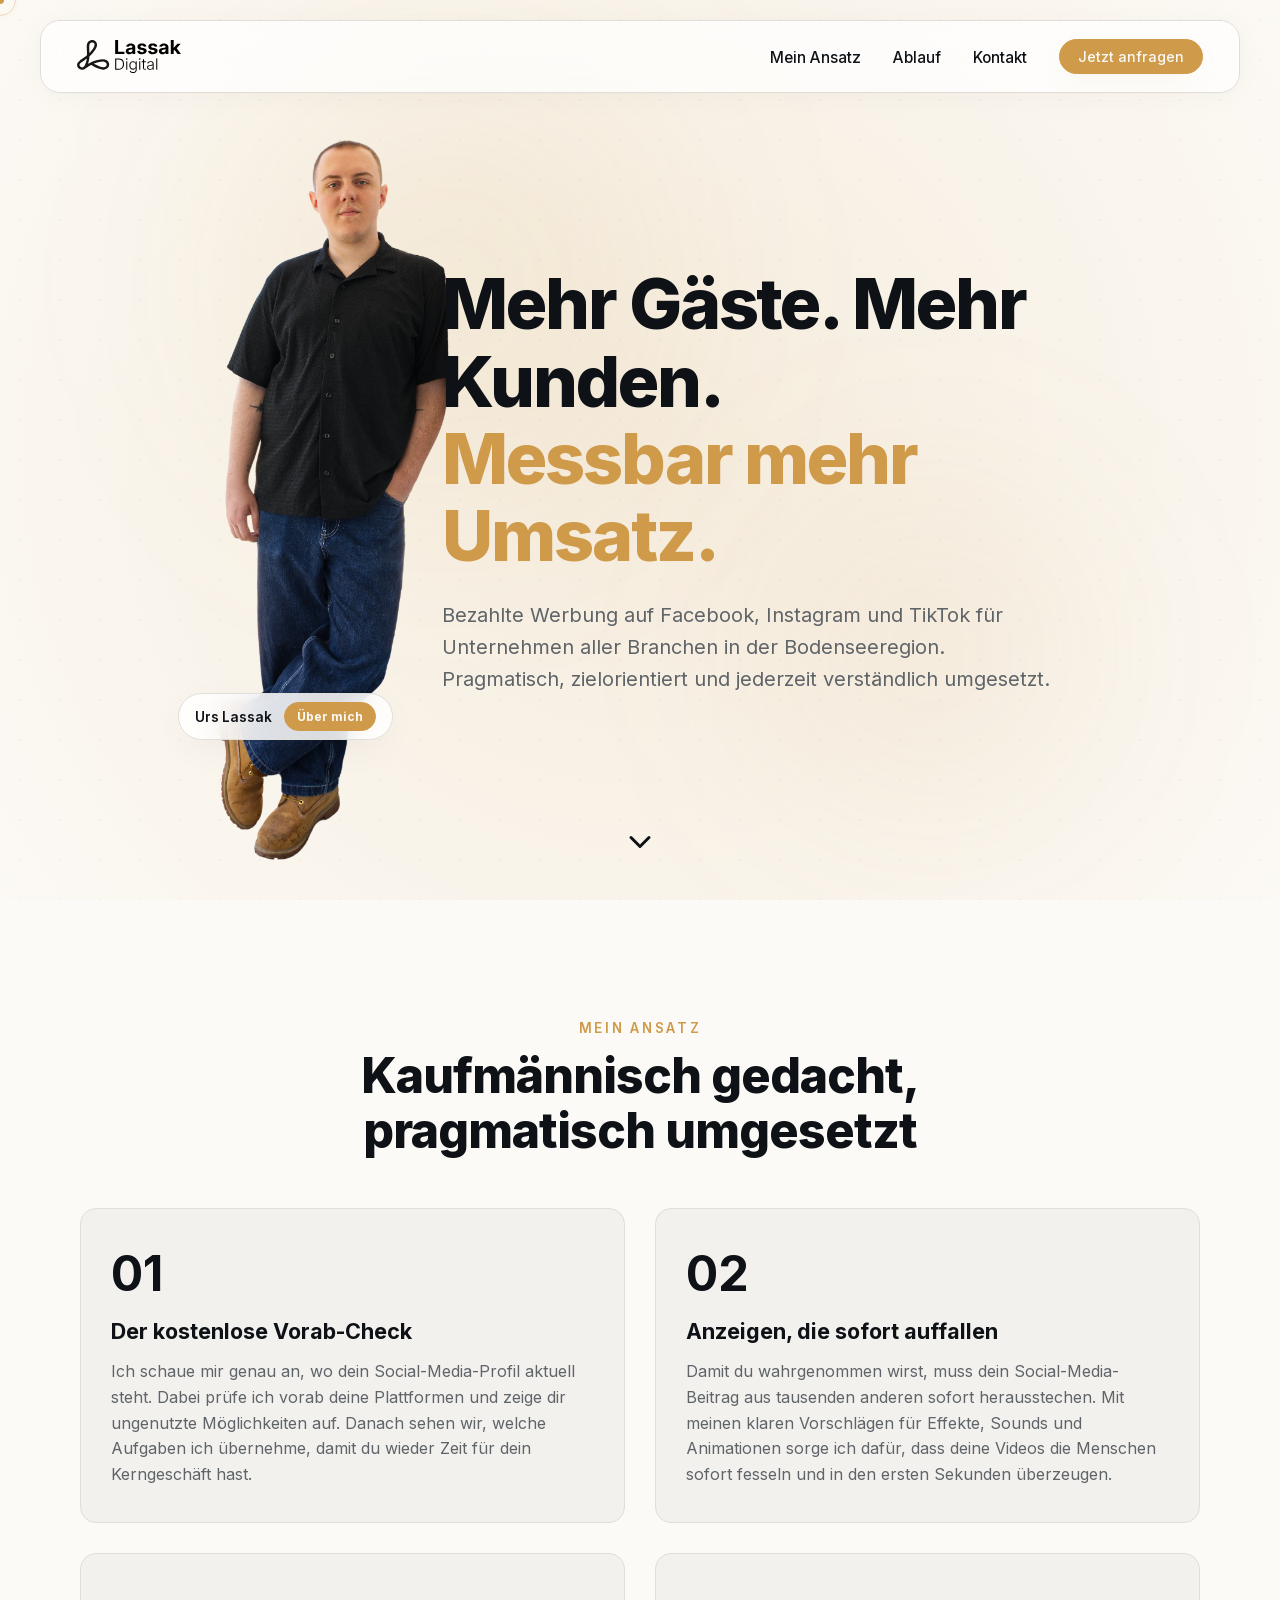
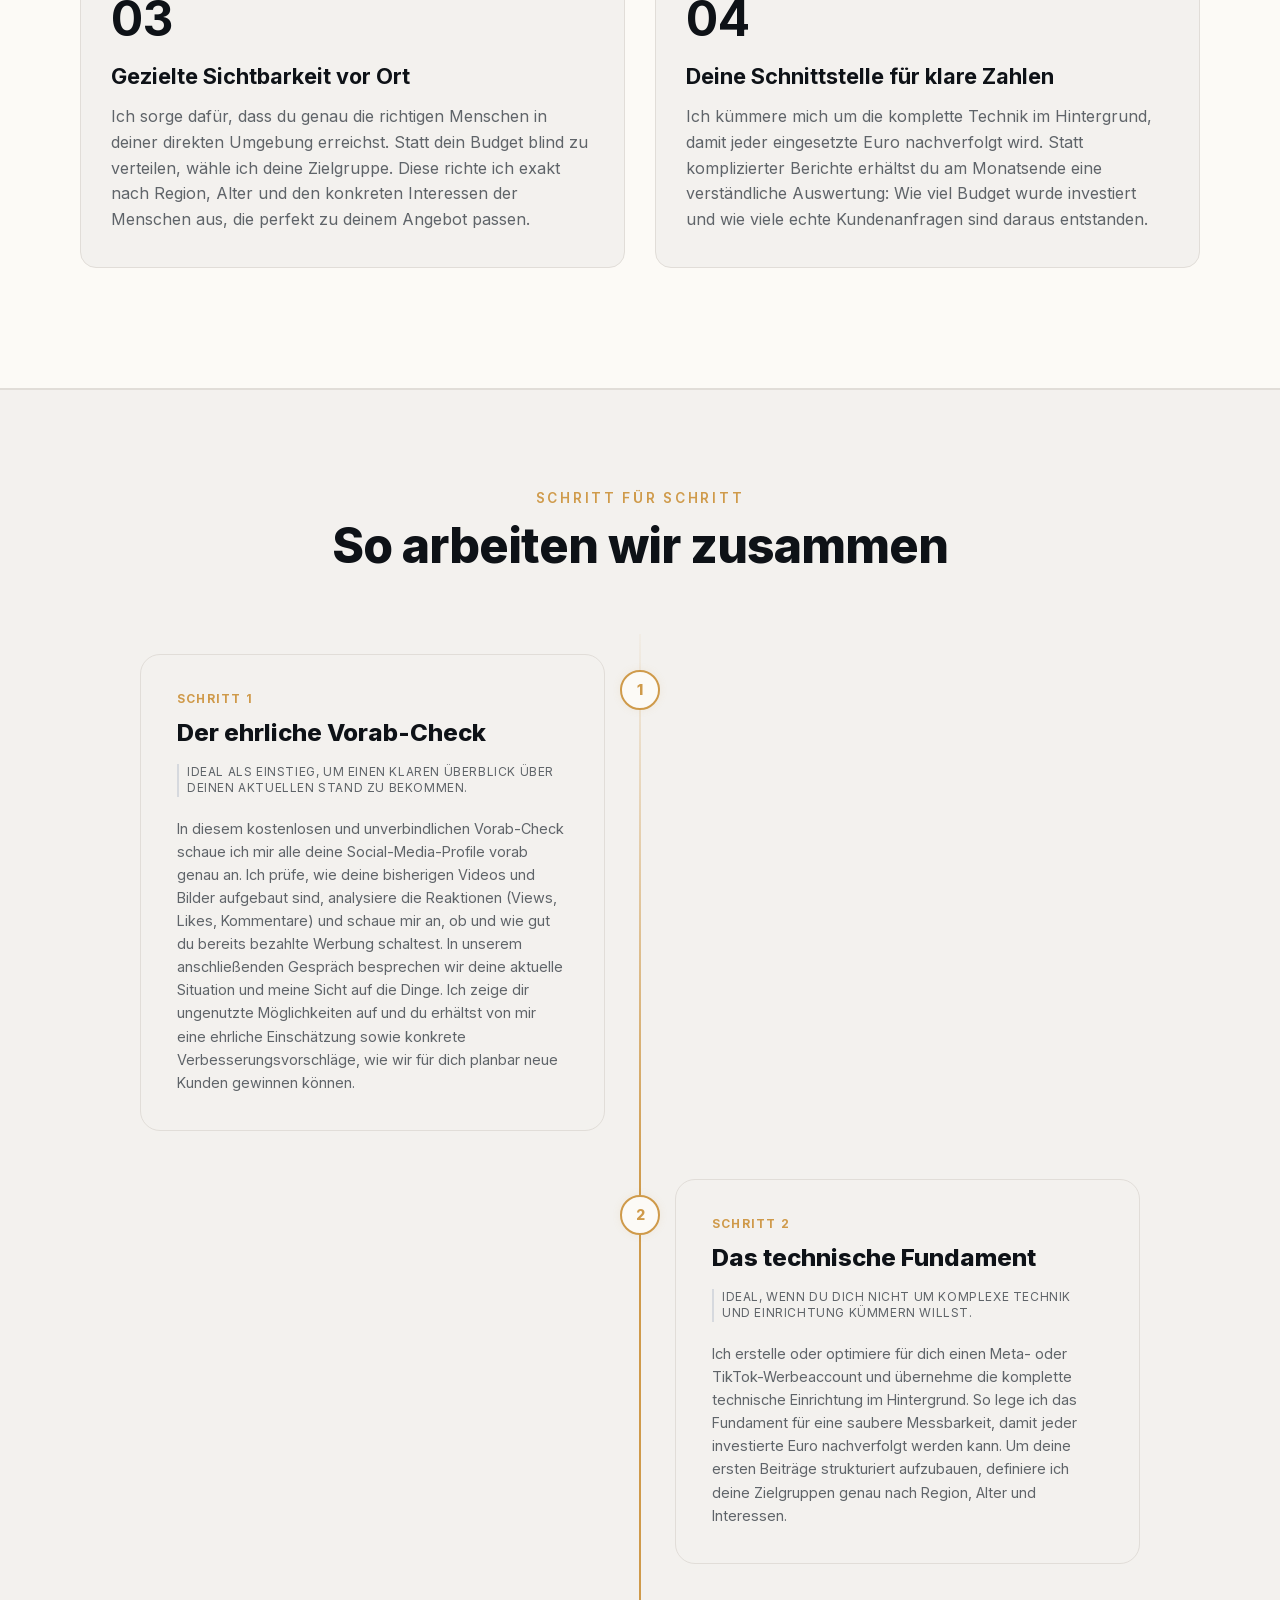
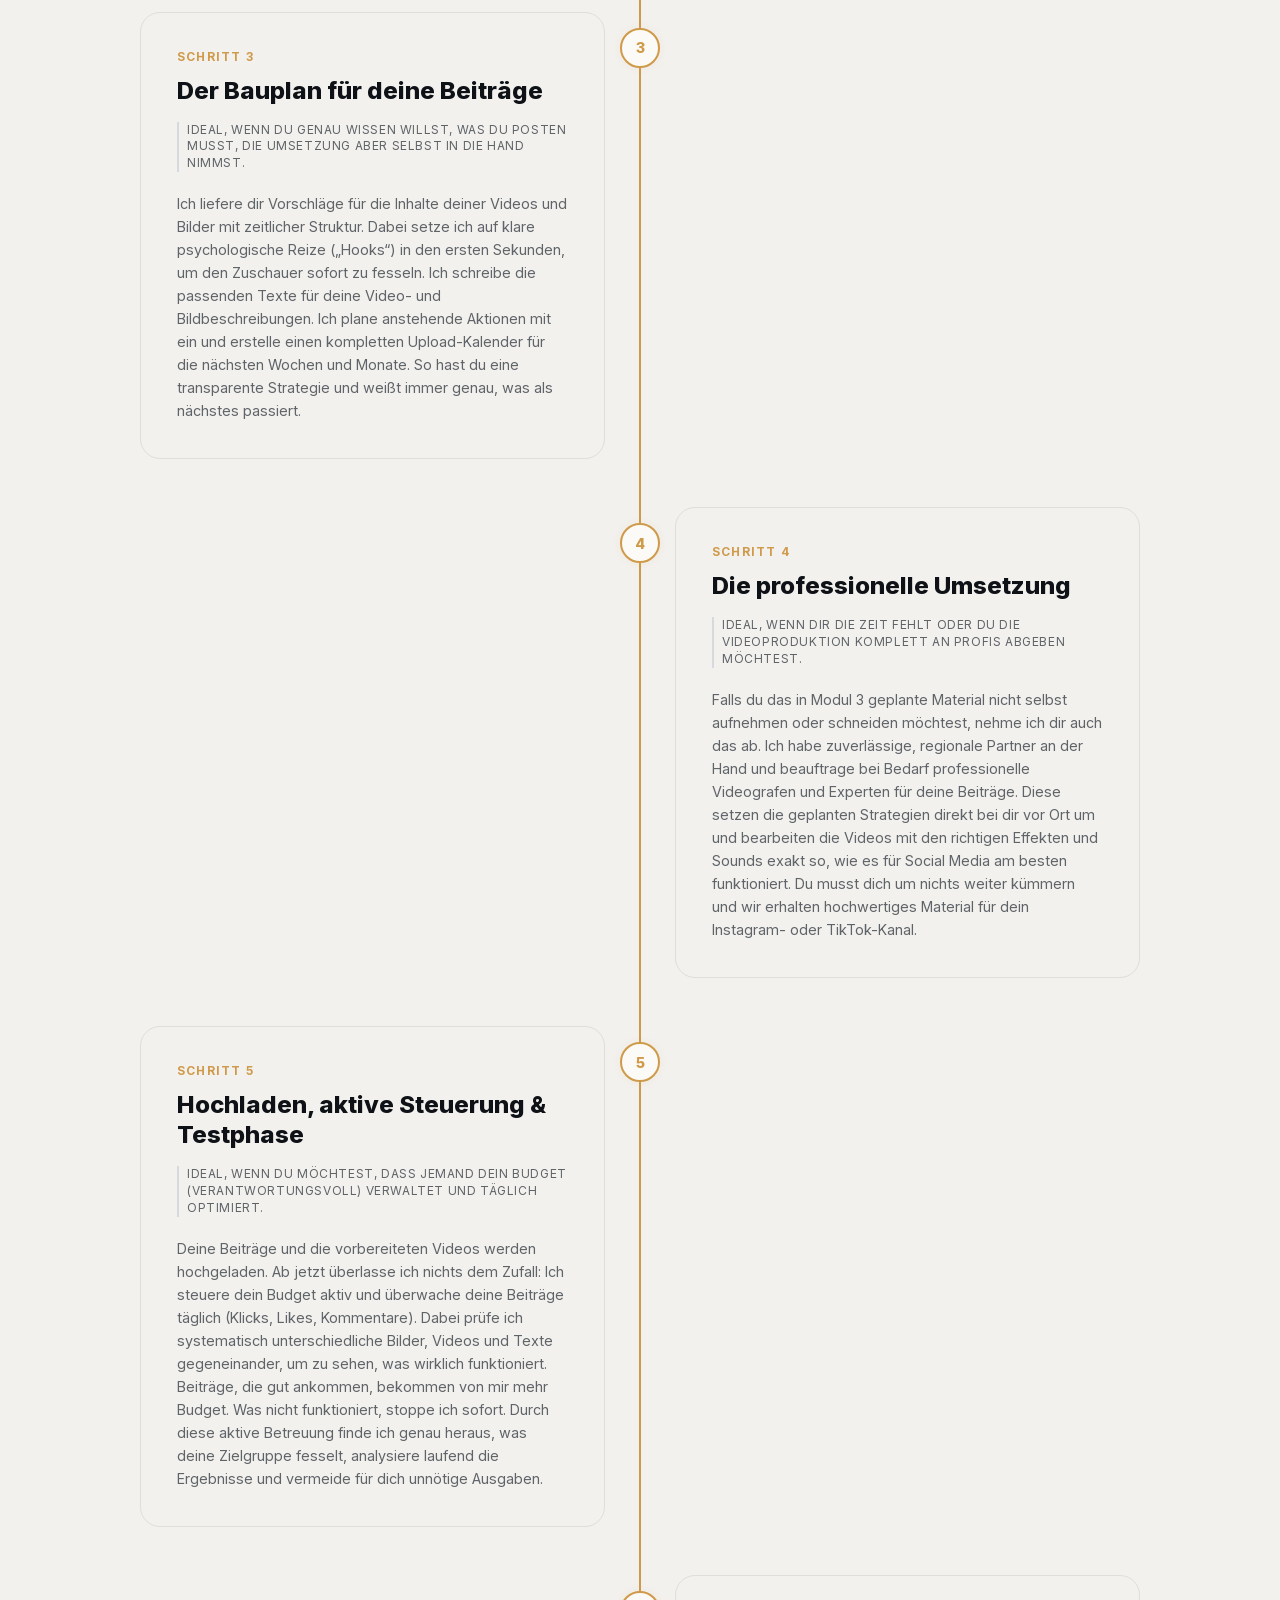
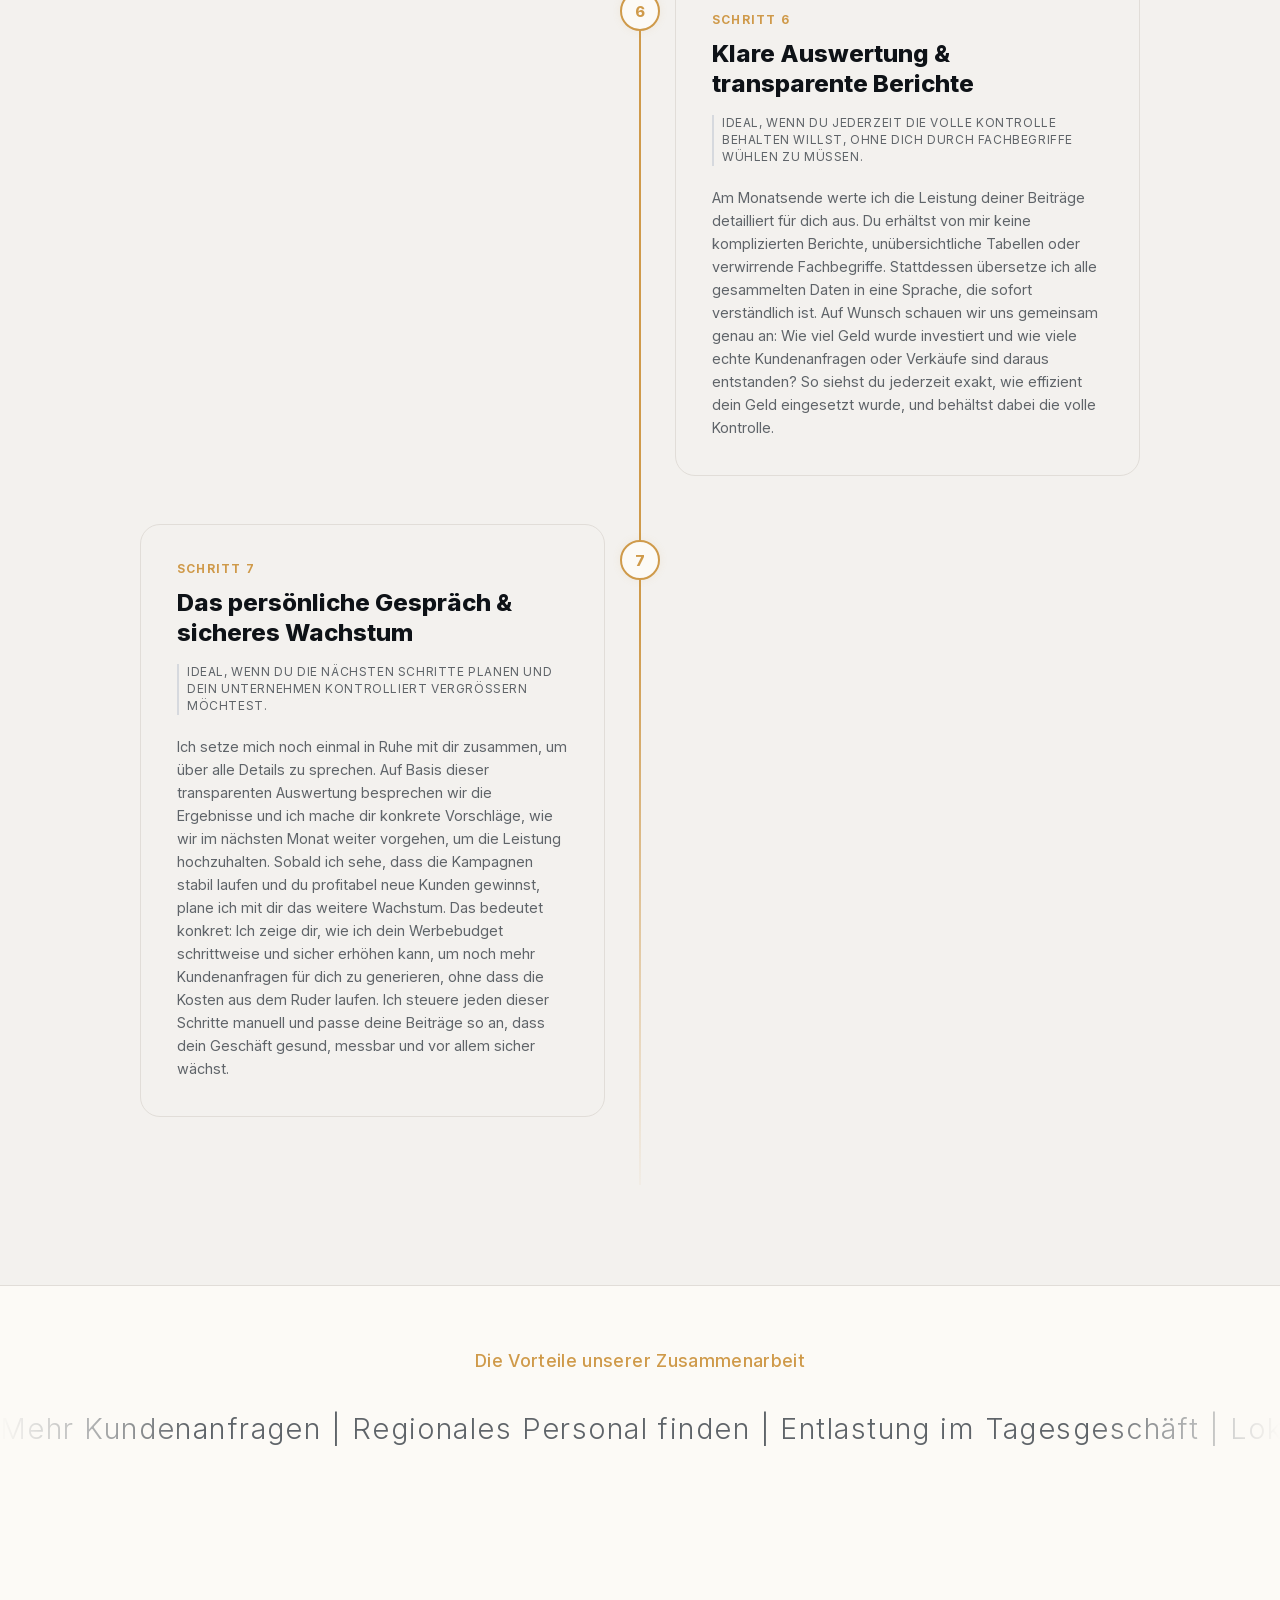
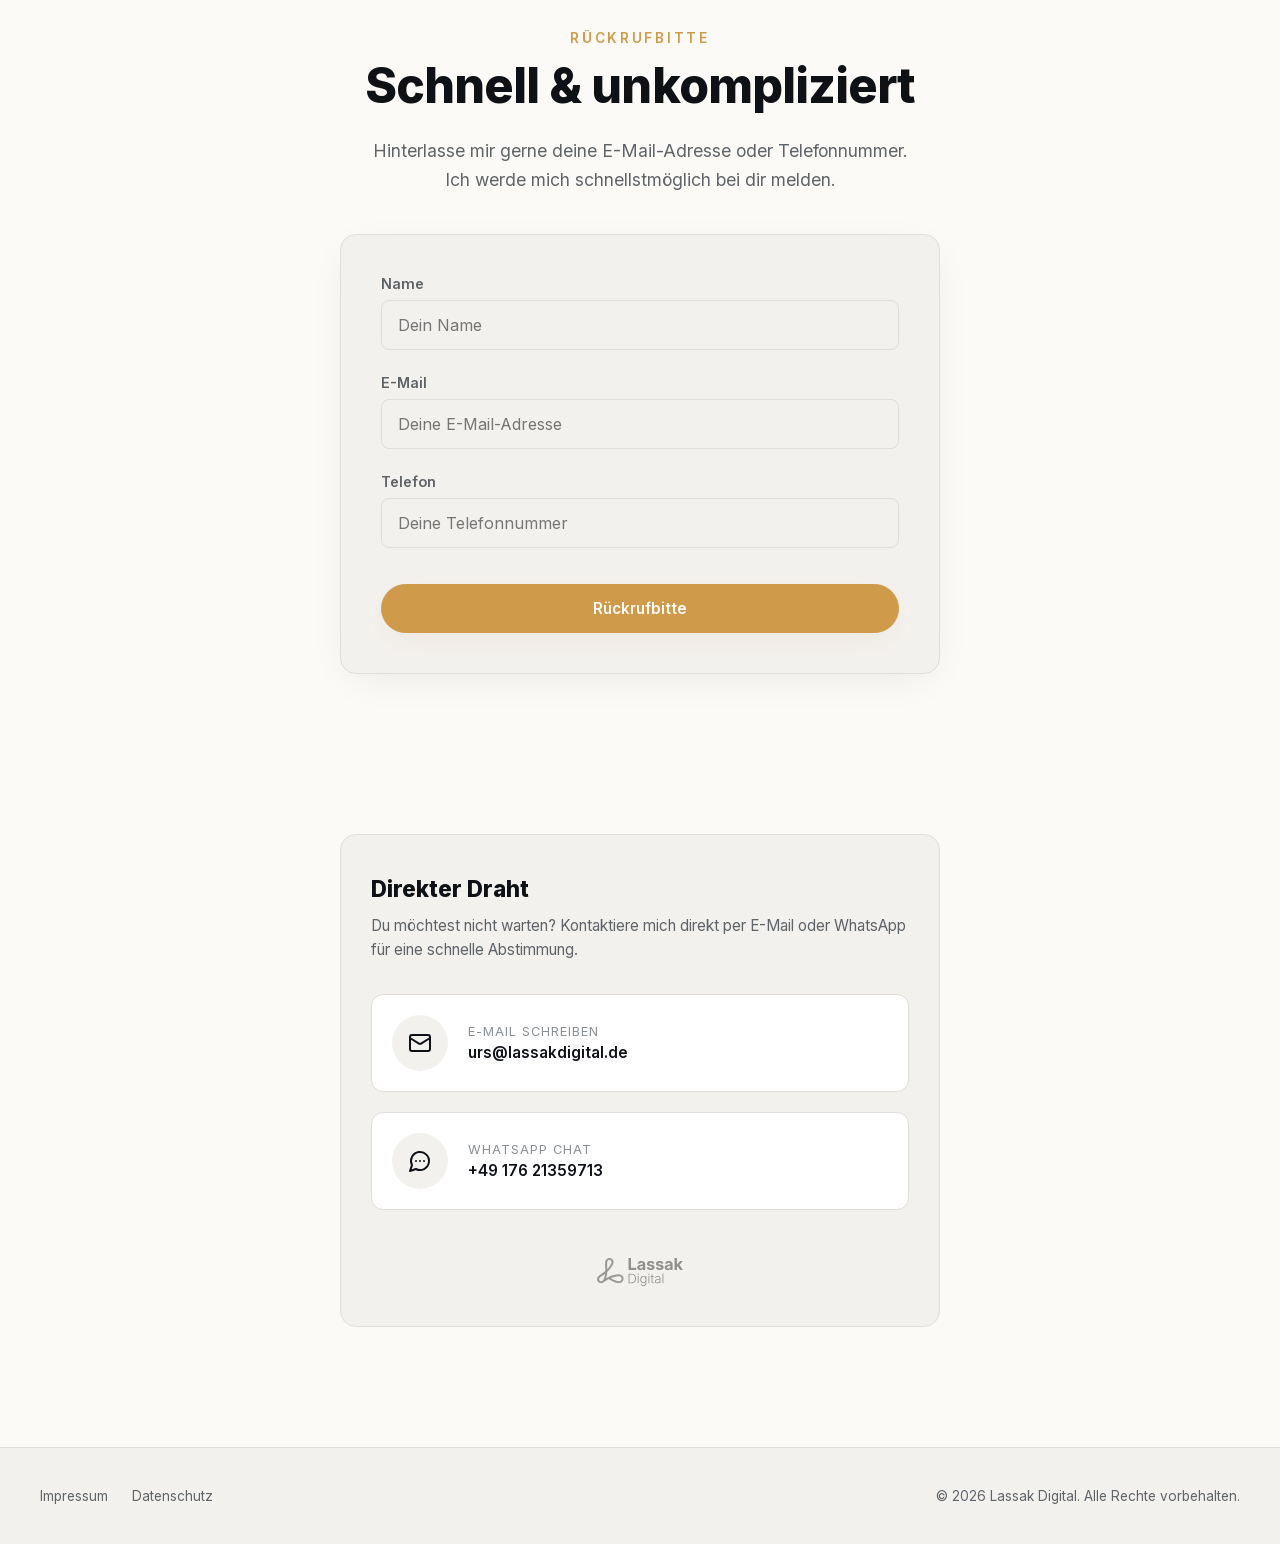
==== commit 79b39b7b: "design: Golden Badge Styling für Kontakt-Icons und Korrektur des WhatsApp-Symbols" ====
--- a/index.html
+++ b/index.html
@@ -142,7 +142,7 @@
       <div class="process-grid">
         <!-- Kasten 1 -->
         <div class="process-card reveal">
-          <div class="process-num">01</div>
+          <div class="process-number">01</div>
           <h3>Der kostenlose Vorab-Check</h3>
           <p>Ich schaue mir genau an, wo dein Social-Media-Profil aktuell steht. Dabei prüfe ich vorab deine Plattformen
             und zeige dir ungenutzte Möglichkeiten auf. Danach sehen wir, welche Aufgaben ich übernehme, damit du wieder
@@ -150,7 +150,7 @@
         </div>
         <!-- Kasten 2 -->
         <div class="process-card reveal">
-          <div class="process-num">02</div>
+          <div class="process-number">02</div>
           <h3>Anzeigen, die sofort auffallen</h3>
           <p>Damit du wahrgenommen wirst, muss dein Social-Media-Beitrag aus tausenden anderen sofort herausstechen. Mit
             meinen klaren Vorschlägen für Effekte, Sounds und Animationen sorge ich dafür, dass deine Videos die
@@ -159,7 +159,7 @@
         </div>
         <!-- Kasten 3 -->
         <div class="process-card reveal">
-          <div class="process-num">03</div>
+          <div class="process-number">03</div>
           <h3>Gezielte Sichtbarkeit vor Ort</h3>
           <p>Ich sorge dafür, dass du genau die richtigen Menschen in deiner direkten Umgebung erreichst. Statt dein
             Budget blind zu verteilen, wähle ich deine Zielgruppe. Diese richte ich exakt nach
@@ -167,7 +167,7 @@
         </div>
         <!-- Kasten 4 -->
         <div class="process-card reveal">
-          <div class="process-num">04</div>
+          <div class="process-number">04</div>
           <h3>Deine Schnittstelle für klare Zahlen</h3>
           <p>Ich kümmere mich um die komplette Technik im Hintergrund, damit jeder eingesetzte Euro nachverfolgt wird.
             Statt komplizierter Berichte erhältst du am Monatsende eine verständliche Auswertung: Wie viel Budget wurde
@@ -191,7 +191,7 @@
       <li class="timeline-step reveal">
         <div class="workflow-card">
           <div class="workflow-badge"></div>
-          <h3 class="workflow-title">Der ehrliche Vorab-Check (Beratung &amp; Strategie)</h3>
+          <h3 class="workflow-title">Der ehrliche Vorab-Check</h3>
           <div class="workflow-target-label">
             Ideal als Einstieg, um einen klaren Überblick über deinen aktuellen Stand zu bekommen.
           </div>
@@ -209,7 +209,7 @@
       <li class="timeline-step reveal">
         <div class="workflow-card">
           <div class="workflow-badge"></div>
-          <h3 class="workflow-title">Das technische Fundament &amp; Konto-Setup</h3>
+          <h3 class="workflow-title">Das technische Fundament</h3>
           <div class="workflow-target-label">
             Ideal, wenn du dich nicht um komplexe Technik und Einrichtung kümmern willst.
           </div>
@@ -224,7 +224,7 @@
       <li class="timeline-step reveal">
         <div class="workflow-card">
           <div class="workflow-badge"></div>
-          <h3 class="workflow-title">Content-Planung (Der Bauplan für deine Beiträge)</h3>
+          <h3 class="workflow-title">Der Bauplan für deine Beiträge</h3>
           <div class="workflow-target-label">
             Ideal, wenn du genau wissen willst, was du posten musst, die Umsetzung aber selbst in die Hand
             nimmst.
@@ -243,7 +243,7 @@
       <li class="timeline-step reveal">
         <div class="workflow-card">
           <div class="workflow-badge"></div>
-          <h3 class="workflow-title">Kreation &amp; Erstellung (Die professionelle Umsetzung)</h3>
+          <h3 class="workflow-title">Die professionelle Umsetzung</h3>
           <div class="workflow-target-label">
             Ideal, wenn dir die Zeit fehlt oder du die Videoproduktion komplett an Profis abgeben möchtest.
           </div>
@@ -316,7 +316,7 @@
 
   <!-- PRIORITY BANNER -->
   <div class="priority-banner">
-    <h4 class="priority-headline">Welcher dieser Punkte hat für dich höchste Priorität? Lass es mich wissen.</h4>
+    <h4 class="priority-headline">Die Vorteile unserer Zusammenarbeit</h4>
     <div class="marquee">
       <div class="marquee-content">
         Mehr Kundenanfragen | Regionales Personal finden | Entlastung im Tagesgeschäft | Lokale Sichtbarkeit |
@@ -374,7 +374,12 @@
 
         <div class="contact-methods">
           <a href="mailto:urs@lassakdigital.de" class="contact-method">
-            <div class="contact-method-icon">✉</div>
+            <div class="contact-method-icon">
+              <svg width="24" height="24" viewBox="0 0 24 24" fill="none" stroke="currentColor" stroke-width="2" stroke-linecap="round" stroke-linejoin="round">
+                <rect x="2" y="4" width="20" height="16" rx="2" ry="2"></rect>
+                <path d="m22 7-8.97 5.7c-.62.39-1.44.39-2.06 0L2 7"></path>
+              </svg>
+            </div>
             <div class="contact-method-info">
               <div class="contact-method-label">E-Mail schreiben</div>
               <div class="contact-method-val">urs@lassakdigital.de</div>
@@ -382,7 +387,14 @@
           </a>
 
           <a href="https://wa.me/4917621359713" class="contact-method" target="_blank">
-            <div class="contact-method-icon">💬</div>
+            <div class="contact-method-icon">
+              <svg width="24" height="24" viewBox="0 0 24 24" fill="none" stroke="currentColor" stroke-width="2" stroke-linecap="round" stroke-linejoin="round">
+                <path d="M7.9 20A9 9 0 1 0 4 16.1L2 22Z"></path>
+                <path d="M8 12h.01"></path>
+                <path d="M12 12h.01"></path>
+                <path d="M16 12h.01"></path>
+              </svg>
+            </div>
             <div class="contact-method-info">
               <div class="contact-method-label">WhatsApp Chat</div>
               <div class="contact-method-val">+49 176 21359713</div>
@@ -418,9 +430,14 @@
           <h2>Urs Lassak</h2>
           <p class="lead">Gründer &amp; Inhaber von Lassak Digital</p>
           <div class="bio-content">
-            <p>Hallo, ich bin Urs Lassak. Mit Lassak Digital helfe ich Unternehmen in der Bodenseeregion dabei, über Social Media (Facebook, Instagram und TikTok) planbar neue Kunden und qualifizierte Mitarbeiter zu gewinnen.</p>
-            <p>Mein Ansatz ist pragmatisch, ehrlich und kaufmännisch gedacht: Bei mir gibt es keine komplizierten Marketing-Floskeln, sondern messbare Ergebnisse. Du siehst am Monatsende genau, wie viele Kundenanfragen aus deinem Werbebudget entstanden sind.</p>
-            <p>Ich übernehme für dich die komplette Umsetzung: von der zielgerichteten Strategie und der Erstellung auffälliger Videoanzeigen bis zur täglichen Optimierung deiner Kampagnen im Hintergrund.</p>
+            <p>Hallo, ich bin Urs Lassak. Mit Lassak Digital helfe ich Unternehmen in der Bodenseeregion dabei, über
+              Social Media (Facebook, Instagram und TikTok) planbar neue Kunden und qualifizierte Mitarbeiter zu
+              gewinnen.</p>
+            <p>Mein Ansatz ist pragmatisch, ehrlich und kaufmännisch gedacht: Bei mir gibt es keine komplizierten
+              Marketing-Floskeln, sondern messbare Ergebnisse. Du siehst am Monatsende genau, wie viele Kundenanfragen
+              aus deinem Werbebudget entstanden sind.</p>
+            <p>Ich übernehme für dich die komplette Umsetzung: von der zielgerichteten Strategie und der Erstellung
+              auffälliger Videoanzeigen bis zur täglichen Optimierung deiner Kampagnen im Hintergrund.</p>
           </div>
         </div>
       </div>
--- a/style.css
+++ b/style.css
@@ -273,19 +273,20 @@
    Navigation Bar (NAV)
    -------------------------------------------------------------------------- */
 nav {
-  position: sticky;
+  position: fixed;
   top: 12px;
+  left: 50%;
+  transform: translateX(-50%);
   z-index: 1000;
   display: flex;
   align-items: center;
   justify-content: space-between;
   padding: 14px 20px;
-  margin: 12px auto;
   width: calc(100% - 32px);
-  background: radial-gradient(circle at center, rgba(207, 154, 74, 0.15) 0%, rgba(252, 250, 246, 0.75) 100%);
+  background: rgba(255, 255, 255, 0.75);
   backdrop-filter: blur(16px);
   -webkit-backdrop-filter: blur(16px);
-  border: 1px solid rgba(207, 154, 74, 0.2);
+  border: 1px solid var(--border-color);
   border-radius: 16px;
   box-shadow: 0 4px 30px rgba(14, 18, 23, 0.03), 0 1px 3px rgba(14, 18, 23, 0.02);
   transition: all var(--transition-smooth);
@@ -294,7 +295,6 @@
 @media (min-width: 768px) {
   nav {
     top: 16px;
-    margin: 16px auto;
     width: calc(100% - 48px);
     padding: 16px 28px;
     border-radius: 20px;
@@ -304,7 +304,6 @@
 @media (min-width: 1024px) {
   nav {
     top: 20px;
-    margin: 20px auto;
     width: calc(100% - 64px);
     max-width: 1200px;
     padding: 18px 36px;
@@ -411,7 +410,8 @@
 /* Mobile open menu reset for floating nav */
 body.mobile-open nav {
   top: 0;
-  margin: 0;
+  left: 0;
+  transform: none;
   width: 100%;
   max-width: 100%;
   border-radius: 0;
@@ -830,16 +830,19 @@
   box-shadow: var(--shadow-accent);
 }
 
-.process-num {
+.process-number {
   font-family: var(--font-display);
-  font-size: 2rem;
-  font-weight: 800;
-  color: var(--accent-dim);
-  transition: color var(--transition-smooth);
-}
-
-.process-card:hover .process-num {
+  font-size: 3rem;
+  font-weight: 700;
+  color: var(--text-primary);
+  opacity: 1;
+  transition: all 0.3s cubic-bezier(0.16, 1, 0.3, 1);
+  display: inline-block;
+}
+
+.process-card:hover .process-number {
   color: var(--accent);
+  transform: scale(1.05) translateX(4px);
 }
 
 .process-card h3 {
@@ -1118,8 +1121,29 @@
 }
 
 .contact-method-icon {
-  font-size: 1.8rem;
-  color: var(--accent);
+  display: flex;
+  align-items: center;
+  justify-content: center;
+  width: 56px;
+  height: 56px;
+  border-radius: 50%;
+  background-color: var(--bg-secondary);
+  color: var(--text-primary);
+  flex-shrink: 0;
+  transition: all 0.3s cubic-bezier(0.16, 1, 0.3, 1);
+}
+
+.contact-method-icon svg {
+  width: 24px;
+  height: 24px;
+  display: block;
+}
+
+.contact-method:hover .contact-method-icon {
+  background-color: var(--accent);
+  color: var(--bg-primary);
+  transform: scale(1.1);
+  box-shadow: 0 4px 15px var(--accent-glow);
 }
 
 .contact-method-label {
@@ -1272,7 +1296,7 @@
 }
 
 .priority-headline {
-  color: var(--text-primary);
+  color: var(--accent);
   font-family: var(--font-body);
   font-size: 1.1rem;
   margin-bottom: 2.5rem;
